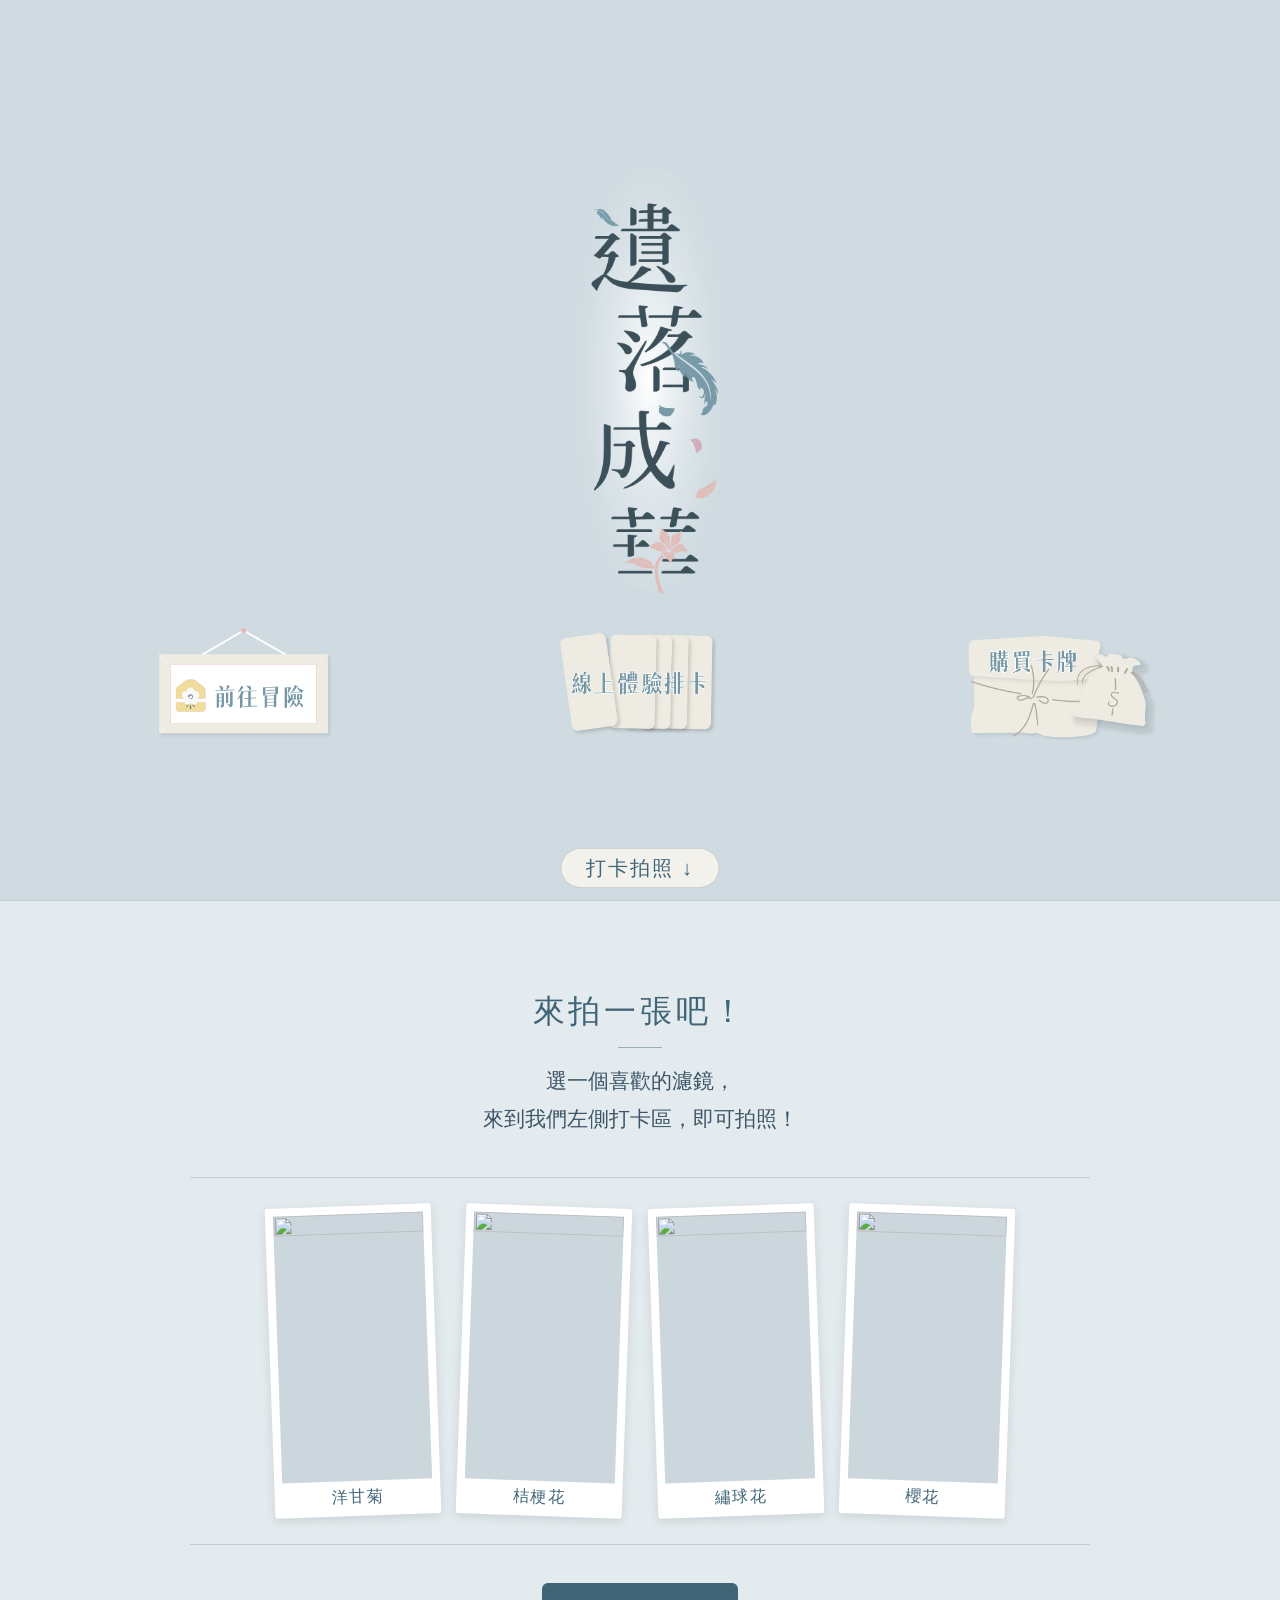
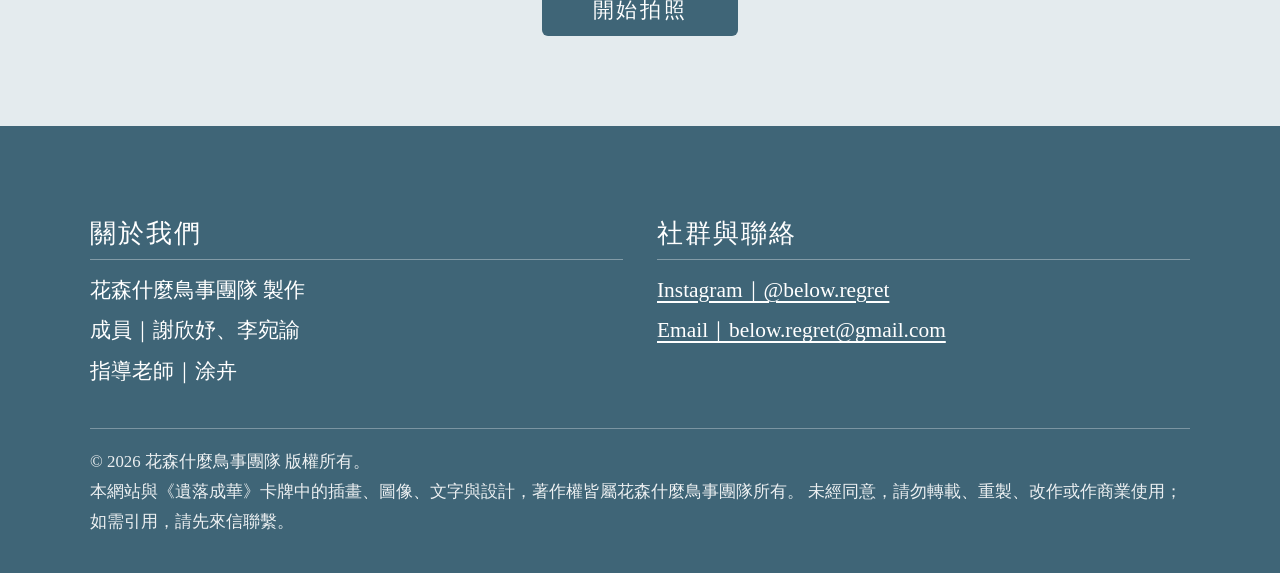
==== index.html @ 6d4d4c42 "Update index.html" ====
<!DOCTYPE html>
<html lang="zh-TW">
<head>
<meta charset="UTF-8">
<meta name="viewport" content="width=device-width, initial-scale=1, viewport-fit=cover">
<meta name="theme-color" content="#cbd7dd">
<title>遺落成華</title>

<!--
  ═══════════════ 檔案結構（請依此放置素材）═══════════════
  index.html                  ← 本頁（首頁）
  story.html                  ← 支線 A：小故事
  cards.html                  ← 支線 B：開始排卡(陣)
  shop.html                   ← 支線 C：購買卡牌
  fonts/GenSenRounded-R.woff2、-M.woff2、FengYaSong.woff2（全站共用字型，常用字版）
  site-bg.css                 ← 背景（全站共用：霧藍底＋上下波點，不用圖片）
  images/logo-vertical.png    ← 專案 logo（1283×1283，透明背景）
  images/btn-story.png        ← 支線 A：整張圖就是按鈕（長方形約 3.2:1，建議 1200×375，透明背景）
  images/btn-cards.png        ← 支線 B：同上
  images/btn-shop.png         ← 支線 C：同上
  按鈕圖寬度由頁面控制、高度跟著圖走；手機一屏版面以約 3.2:1 計算（3:1～4:1 都可）。
  圖還沒放時，頁面會顯示色票佔位卡片，不會破圖。
-->

<style>
  html,*{touch-action:manipulation}   /* 快速連點不會放大；雙指縮放仍可使用 */

  @font-face{font-family:"Rounded";src:url("fonts/GenSenRounded-R.woff2?v=1118b") format("woff2");font-weight:400;font-display:swap}
@font-face{font-family:"Rounded";src:url("fonts/GenSenRounded-M.woff2?v=1118b") format("woff2");font-weight:500 700;font-display:swap}  /* 源泉圓體 GenSenRounded2（SIL OFL 授權） */
  @font-face {
    font-family: "FYSong";          /* 猫啃网风雅宋（已加寬 10% 的網站版） */
    src: url("fonts/FengYaSong.woff2?v=1118b") format("woff2");
    font-display: swap;
  }

  :root {
    --blue:     #789baa;
    --rose:     #e1beb9;
    --cream:    #f7eed0;
    --blush:    #f1e0e4;
    --lavender: #ede2ef;
    --ink:      #3d535d;   /* 由 789baa 加深，供淺色底上的文字使用 */
    --font: "Rounded", "PingFang TC", "Noto Sans TC", "Microsoft JhengHei", sans-serif;
    --main: #3f6577;   /* 主色：深藍 */
    --text: #3d5568;   /* 一般文字：藍 */
    --accent: #a85a54; /* 重點：紅 */
    --sky:    #cbd7dd; /* 淺藍：背景圖的底色 */
    --sky2:   #e4ebee; /* 更淺的藍：打卡區 */
    --line:   rgba(63, 101, 119, .22);   /* 細線（與購買頁相同） */
    --paper:  #f8f5ee; /* 購買頁底色 */

    /* 按鈕顯示寬度（手機直式 / 橫式各自設定，要調大小改這裡） */
    --btn-w: min(88vw, 40svh, 440px);   /* 長條按鈕（約 3.2:1），手機一屏放得下 */
  }

  *, *::before, *::after { box-sizing: border-box; }
  html, body { min-height: 100%; margin: 0; }

  body {
    font-family: var(--font);
    color: var(--ink);
    background: #cfdbe1;
    -webkit-tap-highlight-color: transparent;
    overflow-x: hidden;
  }
  html { max-width: 100%; overflow-x: clip; }   /* 手機不會左右滑動 */

  /* ───────── 背景：全站共用（site-bg.css） ───────── */

  /* ───────── 版面 ───────── */
  .page {
    min-height: 100svh;
    display: flex;
    flex-direction: column;
    align-items: center;
    justify-content: center;
    gap: clamp(16px, 3.5svh, 40px);
    padding:
      max(20px, env(safe-area-inset-top))
      max(20px, env(safe-area-inset-right))
      max(28px, env(safe-area-inset-bottom))
      max(20px, env(safe-area-inset-left));
  }

  /* ───────── Logo（1283×1283，置中）───────── */
  .logo {
    width: clamp(120px, min(78vw, 36svh), 440px);
    aspect-ratio: 1;
    margin: 0;
    display: flex;
    align-items: center;
    justify-content: center;
    animation: float 6s ease-in-out infinite;
  }
  .logo img { width: 100%; height: 100%; object-fit: contain; display: block; }
  .logo.is-empty img { display: none; }
  .logo-fallback { display: none; }
  .logo.is-empty .logo-fallback {
    display: block;
    writing-mode: vertical-rl;
    font-size: clamp(44px, 9svh, 84px);
    letter-spacing: 0.3em;
    color: var(--blue);
    padding: 0.4em 0.5em;
    border-left: 3px solid var(--rose);
    border-right: 3px solid var(--rose);
  }
  @keyframes float {
    0%, 100% { transform: translateY(0); }
    50%      { transform: translateY(-8px); }
  }

  /* ───────── 三個按鈕：整張圖就是按鈕 ───────── */
  .branches {
    list-style: none;
    margin: 0;
    padding: 0;
    display: flex;
    flex-direction: column;     /* 手機直式：直排，一屏看完 */
    align-items: center;
    gap: clamp(8px, 1.6svh, 16px);
  }

  .branch {
    display: block;
    width: var(--btn-w);
    color: var(--ink);
    text-decoration: none;
    border-radius: 24px;
    transition: transform 0.18s ease, filter 0.18s ease;
  }
  .branch img { display: block; width: 100%; height: auto; }
  .branch:hover  { transform: translateY(-4px) scale(1.02); filter: drop-shadow(0 8px 10px rgba(61, 83, 93, 0.28)); }
  .branch:active { transform: scale(0.98); filter: none; }
  .branch:focus-visible { outline: 3px solid var(--ink); outline-offset: 4px; }

  /* 圖還沒放時的佔位卡片 */
  .fallback { display: none; }
  .branch.is-empty img { display: none; }
  .branch.is-empty .fallback {
    display: flex;
    flex-direction: row;
    align-items: baseline;
    justify-content: center;
    align-content: center;
    gap: 14px;
    aspect-ratio: 16 / 5;
    text-align: center;
    background: var(--blush);
    border: 3px solid var(--blue);
    border-radius: 24px;
  }
  .fallback { padding: 0 14px; }
  .fallback b { font-weight: normal; font-size: 1.35rem; }
  .fallback small { font-size: 1rem; color: var(--blue); }

  /* ───────── 橫式（電腦 / 平板 / 手機橫放）：按鈕排成一列 ───────── */
  @media (orientation: landscape) and (min-width: 640px) {
    :root { --btn-w: min(29vw, 400px); }
    .page { gap: clamp(10px, 2.5svh, 30px); }
    .logo { width: clamp(150px, min(50svh, 44vw), 460px); }
    .branches { flex-direction: row; align-items: flex-start; gap: clamp(8px, 2vw, 28px); }
  }

  /* ───────── 往下滑提示 ───────── */
  .page { position: relative; }
  .more { position: absolute; left: 50%; bottom: max(12px, env(safe-area-inset-bottom)); transform: translateX(-50%);
    font-size: clamp(17px, .5vw + 14px, 21px); color: var(--main); background: rgba(248, 245, 238, .85);
    border: 1px solid var(--line); padding: .25em 1.2em; border-radius: 999px; text-decoration: none; letter-spacing: .1em; white-space: nowrap;
    animation: bob 2s ease-in-out infinite; }
  @keyframes bob { 0%, 100% { transform: translate(-50%, 0); } 50% { transform: translate(-50%, 6px); } }

  /* ───────── 下半部：整條色塊 ───────── */
  .band { width: 100%; padding: clamp(44px, 7vw, 90px) max(22px, 6vw); text-align: center; }
  .band h2 { margin: 0 0 14px; font-weight: normal; font-size: clamp(25px, .9vw + 20px, 34px); letter-spacing: .12em; }
  .band p { margin: 0 auto; max-width: 30em; font-size: clamp(18px, .5vw + 15px, 22px); line-height: 1.8;
    word-break: keep-all; overflow-wrap: anywhere; text-wrap: pretty; }

  /* 打卡拍照：淺藍色塊＋細線區隔（與購買頁一致） */
  .photo { background: var(--sky2); color: var(--text); border-top: 1px solid var(--line); }
  .photo h2 { color: var(--main); }
  .photo h2::after { content: ""; display: block; width: 44px; height: 1px; margin: 14px auto 0; background: var(--main); opacity: .45; }
  .photo .frames { display: flex; justify-content: center; gap: clamp(8px, 2vw, 26px); margin: clamp(24px, 3vw, 40px) auto;
    padding: clamp(18px, 2.4vw, 28px) 0; border-top: 1px solid var(--line); border-bottom: 1px solid var(--line); max-width: 900px; }
  /* 拍立得小卡 */
  .photo .frames a { display: block; padding: clamp(5px, .8vw, 8px) clamp(5px, .8vw, 8px) 0; background: #fff; border-radius: 3px; text-decoration: none;
    box-shadow: 0 3px 10px rgba(61, 83, 93, .16); transition: transform .18s; }
  .photo .frames a:nth-child(odd)  { transform: rotate(-2deg); }
  .photo .frames a:nth-child(even) { transform: rotate(2deg); }
  .photo .frames a:hover { transform: translateY(-4px) rotate(0); }
  .photo .frames a:active { transform: scale(.97); }
  .photo .frames img { display: block; width: clamp(58px, 15vw, 150px); aspect-ratio: 9 / 16; object-fit: cover; background: var(--sky); }
  .photo .frames img.empty { content: url("[data-uri]"); }
  .photo .frames span { display: block; padding: .35em 0 .45em; font-size: clamp(13px, .4vw + 11px, 17px); color: var(--main); letter-spacing: .08em; }
  .photo .go { display: inline-block; padding: .6em 2.4em; border-radius: 6px; background: var(--main); color: #fff;
    text-decoration: none; font-size: clamp(18px, .4vw + 16px, 22px); letter-spacing: .12em; }
  .photo .go:hover { filter: brightness(1.1); }

  /* 頁尾：深藍色塊、白字 */
  .foot { background: var(--main); color: #fff; text-align: left; padding-bottom: max(36px, env(safe-area-inset-bottom));
    font-family: "FYSong", "Noto Serif TC", "PingFang TC", "Microsoft JhengHei", serif; }
  .foot .cols { display: grid; gap: 34px; max-width: 1100px; margin: 0 auto; }
  .foot h3 { margin: 0 0 10px; font-weight: normal; font-size: clamp(22px, .6vw + 18px, 28px); letter-spacing: .08em;
    padding-bottom: 8px; border-bottom: 1px solid rgba(255,255,255,.35); }
  .foot p { margin: 0; max-width: none; font-size: clamp(18px, .5vw + 15px, 22px); line-height: 1.9; }
  .foot a { color: #fff; text-underline-offset: 4px; }
  .foot .copy { max-width: 1100px; margin: 36px auto 0; padding-top: 18px; border-top: 1px solid rgba(255,255,255,.35);
    font-size: clamp(15px, .3vw + 13px, 18px); line-height: 1.8; opacity: .9; word-break: keep-all; overflow-wrap: anywhere; text-wrap: pretty; }
  @media (min-width: 760px) { .foot .cols { grid-template-columns: 1fr 1fr; } }

  @media (prefers-reduced-motion: reduce) {
    .more { animation: none; }
    .logo { animation: none; }
    .branch { transition: none; }
  }
</style>
<link rel="stylesheet" href="site-bg.css">
</head>

<body>
  <div class="site-bg" aria-hidden="true"></div>

  <main class="page">

    <h1 class="logo">
      <img src="images/logo-vertical.png" alt="遺落成華"
           onerror="this.parentElement.classList.add('is-empty')">
      <span class="logo-fallback">遺落成華</span>
    </h1>

    <ul class="branches">
      <li>
        <a class="branch" href="story.html" aria-label="小故事：前言故事">
          <img src="images/btn-story.png" alt=""
               onerror="this.parentElement.classList.add('is-empty')">
          <span class="fallback"><b>小故事</b><small>前言故事</small></span>
        </a>
      </li>
      <li>
        <a class="branch" href="cards.html" aria-label="開始排卡：線上卡牌互動">
          <img src="images/btn-cards.png" alt=""
               onerror="this.parentElement.classList.add('is-empty')">
          <span class="fallback"><b>開始排卡</b><small>線上卡牌互動</small></span>
        </a>
      </li>
      <li>
        <a class="branch" href="shop.html" aria-label="購買卡牌：卡牌套組">
          <img src="images/btn-shop.png" alt=""
               onerror="this.parentElement.classList.add('is-empty')">
          <span class="fallback"><b>購買卡牌</b><small>卡牌套組</small></span>
        </a>
      </li>
    </ul>

    <a class="more" href="#photo">打卡拍照 ↓</a>
  </main>

  <!-- ═════ 打卡拍照 ═════ -->
  <section class="band photo" id="photo">
    <h2>來拍一張吧！</h2>
    <p>選一個喜歡的濾鏡，<br>來到我們左側打卡區，即可拍照！</p>
    <div class="frames">
      <a href="photo.html?f=1" aria-label="用洋甘菊相框拍照"><img src="images/frames/thumb1.webp" alt="" onerror="if(this.src.indexOf('thumb')>-1)this.src='images/frames/frame1.png';else this.classList.add('empty')"><span>洋甘菊</span></a>
      <a href="photo.html?f=2" aria-label="用桔梗花相框拍照"><img src="images/frames/thumb2.webp" alt="" onerror="if(this.src.indexOf('thumb')>-1)this.src='images/frames/frame2.png';else this.classList.add('empty')"><span>桔梗花</span></a>
      <a href="photo.html?f=3" aria-label="用繡球花相框拍照"><img src="images/frames/thumb3.webp" alt="" onerror="if(this.src.indexOf('thumb')>-1)this.src='images/frames/frame3.png';else this.classList.add('empty')"><span>繡球花</span></a>
      <a href="photo.html?f=4" aria-label="用櫻花相框拍照"><img src="images/frames/thumb4.webp" alt="" onerror="if(this.src.indexOf('thumb')>-1)this.src='images/frames/frame4.png';else this.classList.add('empty')"><span>櫻花</span></a>
    </div>
    <a class="go" href="photo.html">開始拍照</a>
  </section>

  <!-- ═════ 頁尾（文字可以直接改） ═════ -->
  <footer class="band foot" id="about">
    <div class="cols">
      <div>
        <h3>關於我們</h3>
        <p>花森什麼鳥事團隊 製作</p>
        <p>成員｜謝欣妤、李宛諭</p>
        <p>指導老師｜涂卉</p>
      </div>
      <div>
        <h3>社群與聯絡</h3>
        <p><a href="https://www.instagram.com/below.regret/" target="_blank" rel="noopener">Instagram｜@below.regret</a></p>
        <p><a href="mailto:below.regret@gmail.com">Email｜below.regret@gmail.com</a></p>
      </div>
    </div>
    <p class="copy">© 2026 花森什麼鳥事團隊 版權所有。<br>
      本網站與《遺落成華》卡牌中的插畫、圖像、文字與設計，著作權皆屬花森什麼鳥事團隊所有。
      未經同意，請勿轉載、重製、改作或作商業使用；如需引用，請先來信聯繫。</p>
  </footer>
</body>
</html>
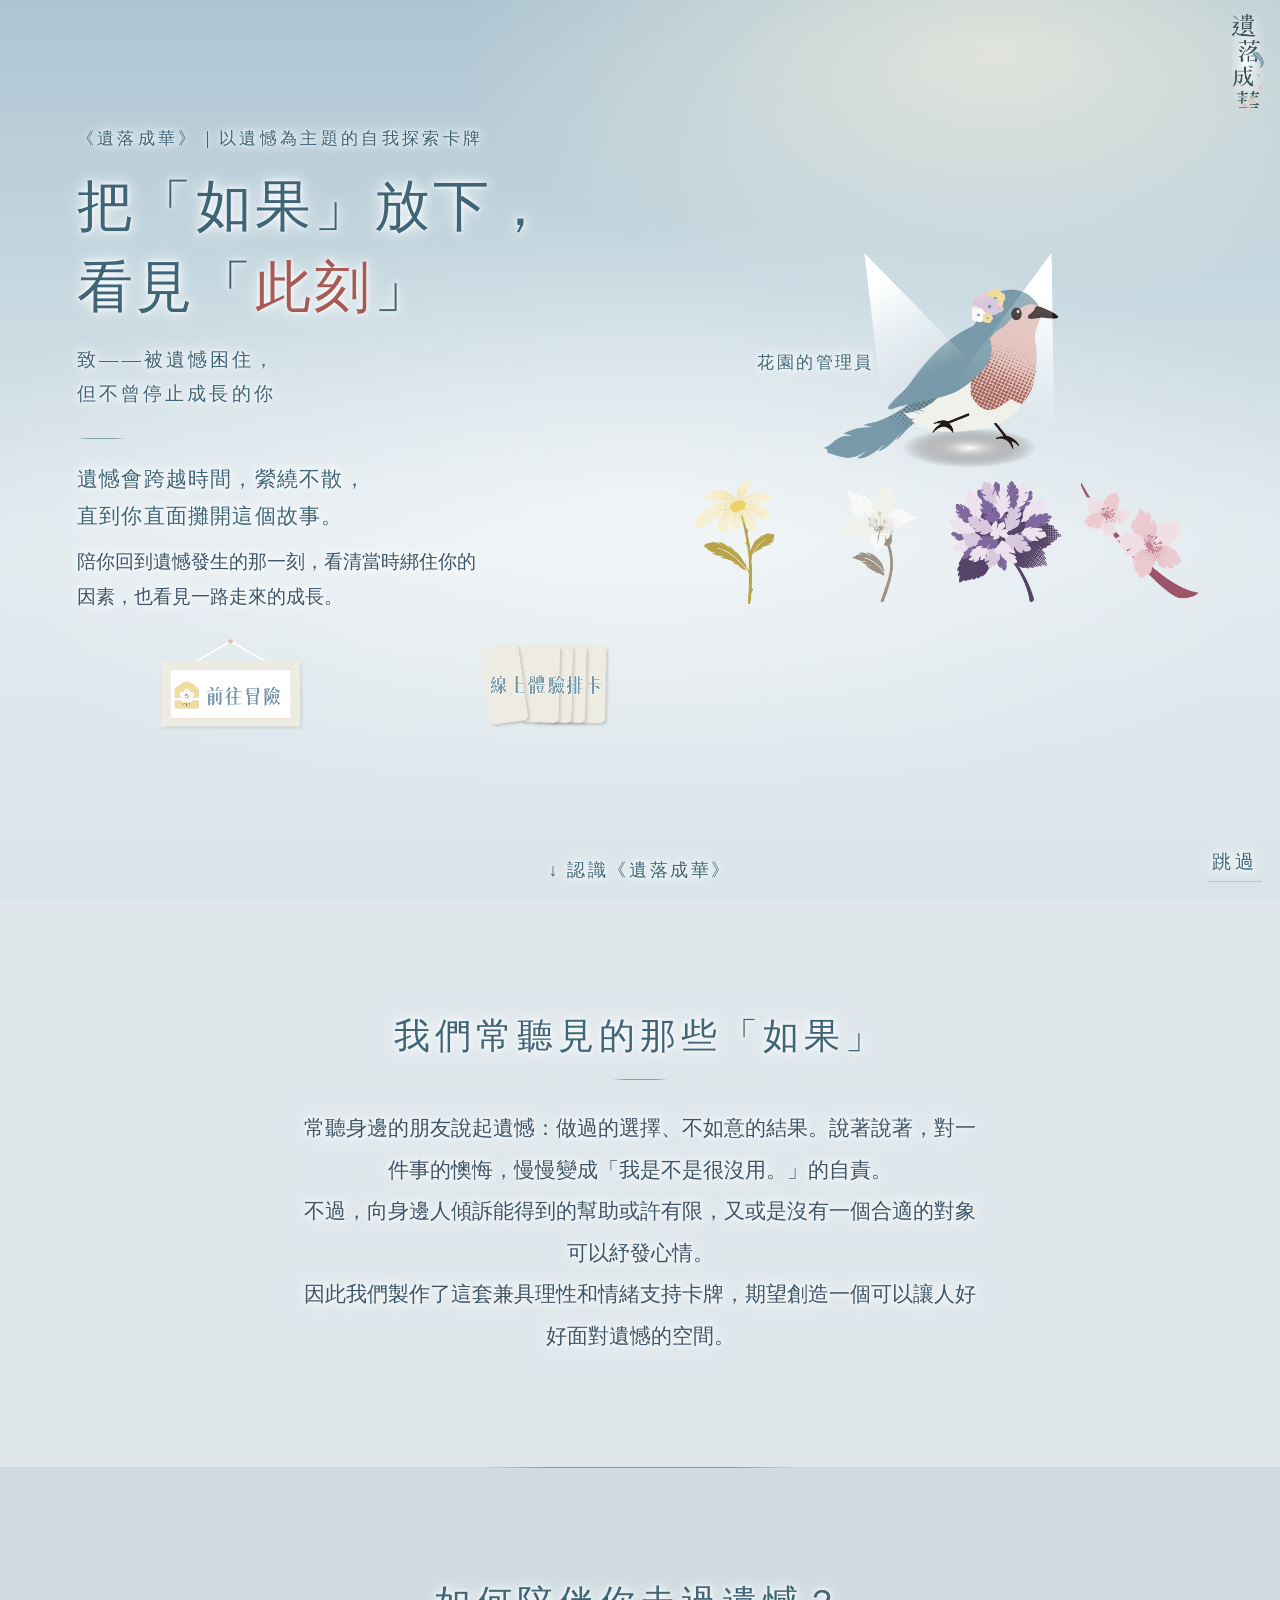
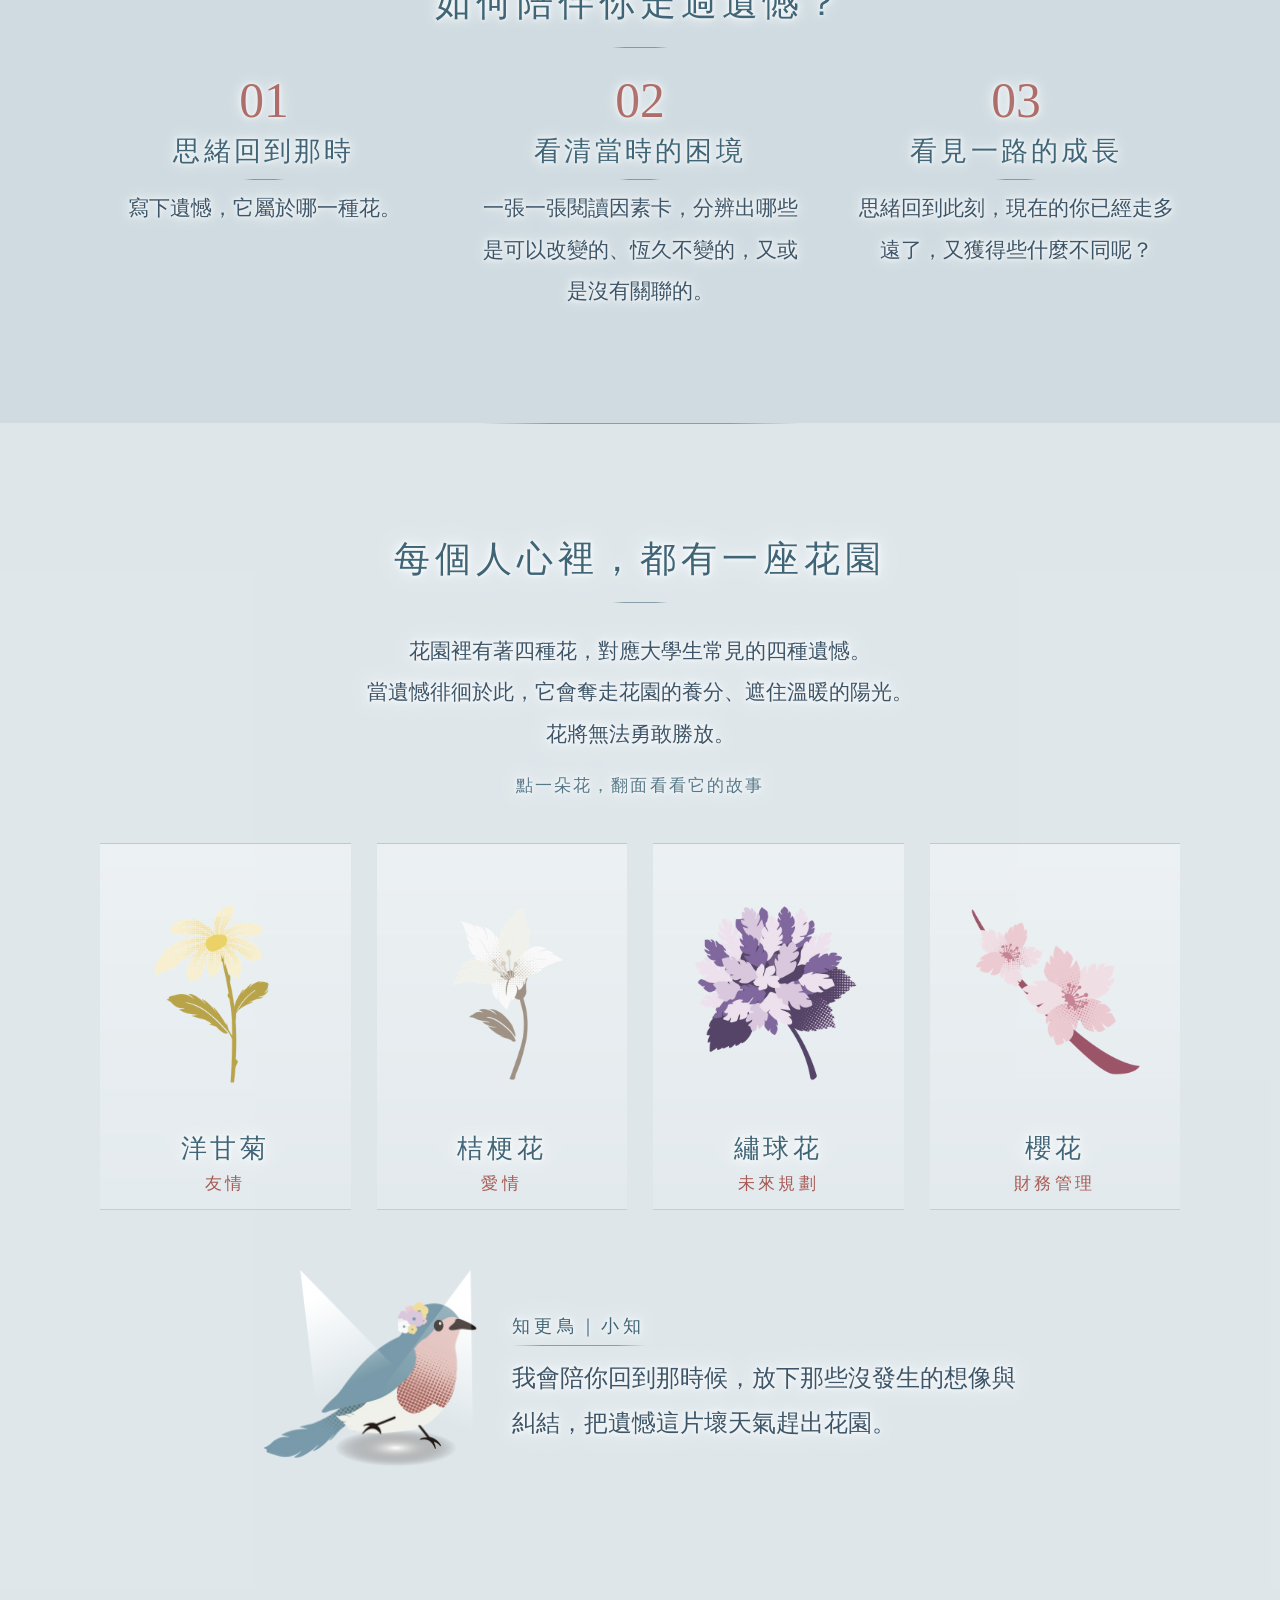
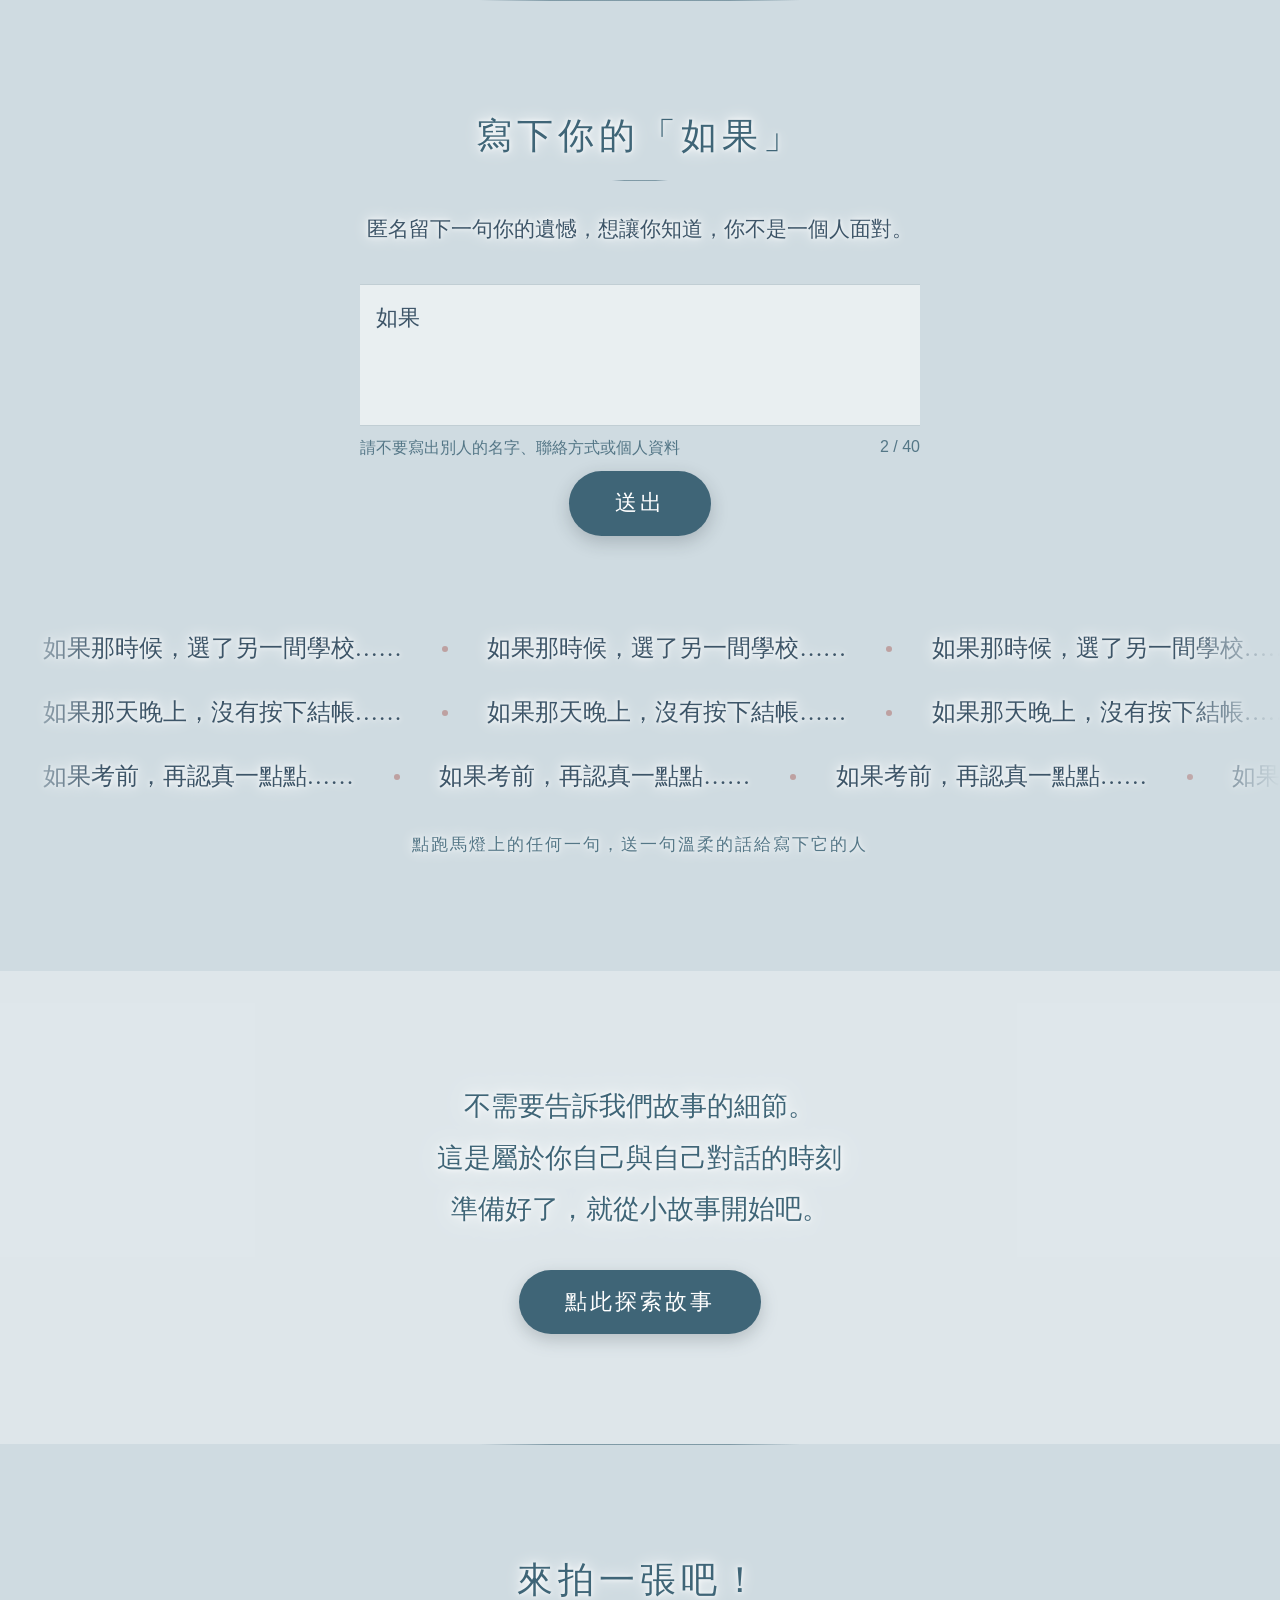
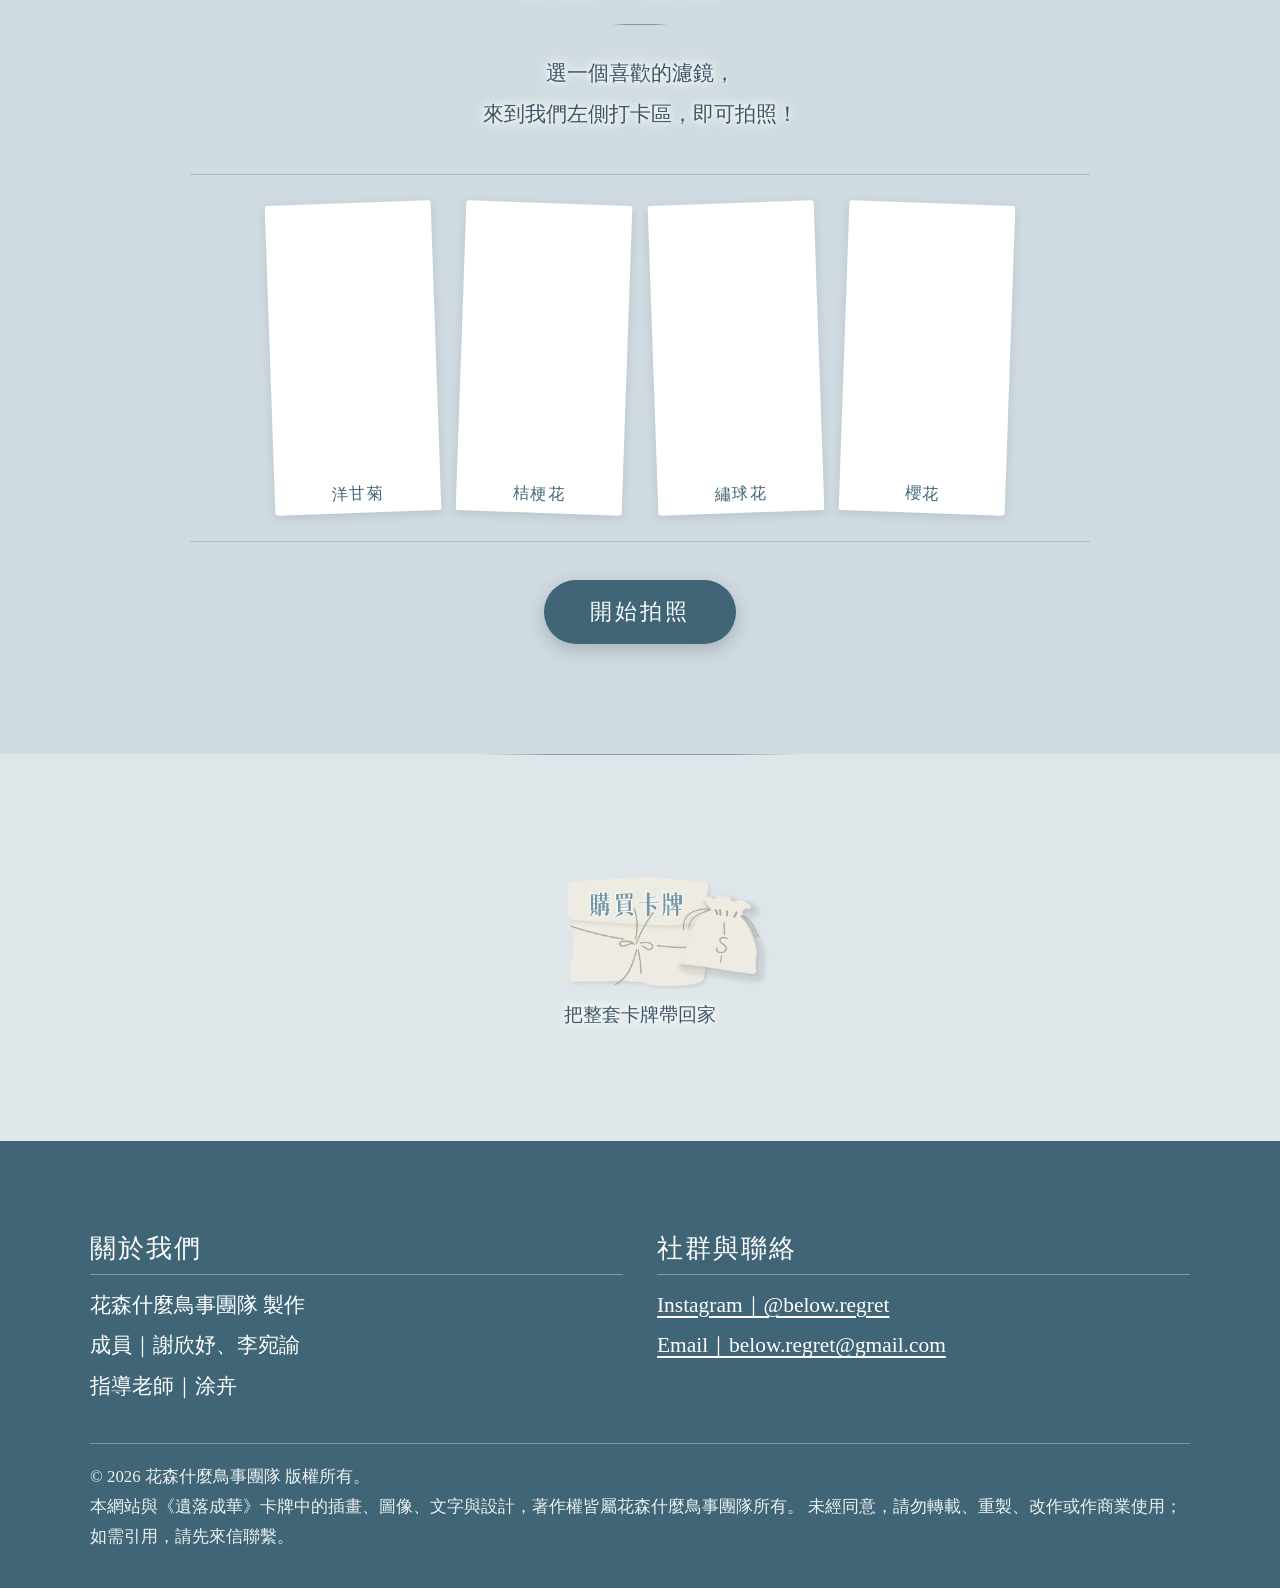
==== commit bc82c56a: "Add files via upload" ====
--- a/index.html
+++ b/index.html
@@ -3,273 +3,597 @@
 <head>
 <meta charset="UTF-8">
 <meta name="viewport" content="width=device-width, initial-scale=1, viewport-fit=cover">
-<meta name="theme-color" content="#cbd7dd">
-<title>遺落成華</title>
+<meta name="theme-color" content="#cfdbe1">
+<title>遺落成華｜把「如果」，慢慢變成「原來」</title>
+<meta name="description" content="《遺落成華》：以遺憾為主題的自我探索卡牌。陪你回到遺憾發生的那一刻，看清當時綁住你的因素，也看見一路走來的成長。">
 
 <!--
-  ═══════════════ 檔案結構（請依此放置素材）═══════════════
-  index.html                  ← 本頁（首頁）
-  story.html                  ← 支線 A：小故事
-  cards.html                  ← 支線 B：開始排卡(陣)
-  shop.html                   ← 支線 C：購買卡牌
-  fonts/GenSenRounded-R.woff2、-M.woff2、FengYaSong.woff2（全站共用字型，常用字版）
-  site-bg.css                 ← 背景（全站共用：霧藍底＋上下波點，不用圖片）
-  images/logo-vertical.png    ← 專案 logo（1283×1283，透明背景）
-  images/btn-story.png        ← 支線 A：整張圖就是按鈕（長方形約 3.2:1，建議 1200×375，透明背景）
-  images/btn-cards.png        ← 支線 B：同上
-  images/btn-shop.png         ← 支線 C：同上
-  按鈕圖寬度由頁面控制、高度跟著圖走；手機一屏版面以約 3.2:1 計算（3:1～4:1 都可）。
-  圖還沒放時，頁面會顯示色票佔位卡片，不會破圖。
+  ═══════════════ 首頁 index.html（依「遺落成華_首頁改版規劃書」）═══════════════
+  由上到下：開場動畫＋頁首（兩個圖片按鈕）→ 為什麼是遺憾 → 卡牌怎麼陪你 → 心靈花園 → 留言板 → 結尾邀請 → 打卡拍照 → 購買卡牌 → 關於我們
+  左上「選單」：進入故事、線上體驗卡牌、留言板、打卡拍照、購買卡牌、聯絡資訊
+  留言板：存在 Google 試算表「留言板」工作表（後台程式見「回饋後台_GoogleAppsScript.txt」），送出後馬上顯示；
+         不想顯示的留言，把試算表裡那一列的「顯示」改成「否」
+
+  用到的檔案
+  site-bg.css                         全站共用背景（霧藍底＋上下波點）
+  fonts/GenSenRounded-R/M.woff2       源泉圓體（內文、按鈕）
+  fonts/FengYaSong.woff2              風雅宋（標題、「如果」句）
+  images/logo-mark.png                左上角小 logo
+  images/bud1~4-down.webp             垂頭花苞（開場）
+  images/flower1~4.webp               開花（開場、心靈花園）
+  images/keeper1.webp                 小知
+  images/feather.webp                 霧散時飄過的羽毛
+  images/btn-story/cards/shop.png     頁首兩個按鈕、購買卡牌按鈕
+  images/frames/thumb1~4.webp         打卡相框小圖
+
+  開場動畫：每個分頁只播一次（sessionStorage），點畫面或「跳過」立刻到最後畫面；
+           系統設定「減少動態」的人直接看到最後畫面。
 -->
+
+<script>
+/* ═══════════════════════════════════════════════
+   ✏️ 首頁所有文字都在這裡，只要改引號裡的字就好
+   （<br> 是換行；「」等標點照常打）
+   ═══════════════════════════════════════════════ */
+const TEXT = {
+  // 開場的「如果」：每次從這三句＋留言板的留言裡隨機挑 3 句
+  ifs: [
+    '如果那時候，選了另一間學校……',
+    '如果那天晚上，沒有按下結帳……',
+    '如果考前，再認真一點點……'
+  ],
+  // 標題（分兩行）：第二行的兩個字會先出現「如果」，再變成紅色的「此刻」
+  titleA: '把「如果」放下，',
+  titleMid: '看見「',
+  titleFrom: '如果',
+  titleTo: '此刻',
+  titleB: '」',
+  sub: '《遺落成華》｜以遺憾為主題的自我探索卡牌',
+  // 卡牌副標題（獻詞），放在頁首副標下面；<br> 是換行
+  dedi: '致——被遺憾困住，<br>但不曾停止成長的你',
+  lead: '遺憾會跨越時間，縈繞不散，直到你直面攤開這個故事。',
+  def: '陪你回到遺憾發生的那一刻，看清當時綁住你的因素，也看見一路走來的成長。',
+  // 頁首的兩個圖片按鈕（label 是給讀螢幕軟體的名稱，畫面上不顯示）
+  heroBtns: [
+    { href: 'story.html', img: 'images/btn-story.png', label: '進入故事' },
+    { href: 'cards.html', img: 'images/btn-cards.png', label: '線上體驗卡牌' }
+  ],
+  down: '↓ 認識《遺落成華》',
+  skip: '跳過',
+
+  // 左上「選單」
+  menu: [
+    { href: 'story.html', t: '進入故事' },
+    { href: 'cards.html', t: '線上體驗卡牌' },
+    { href: '#board',     t: '留言板' },
+    { href: '#photo',     t: '打卡拍照' },
+    { href: 'shop.html',  t: '購買卡牌' },
+    { href: '#about',     t: '聯絡資訊' }
+  ],
+  // 選單分組：t 是小標，n 是這一組包含上面幾個項目（照順序）
+  menuGroups: [ { t: '開始體驗', n: 2 }, { t: '更多', n: 4 } ],
+
+  // 購買卡牌（頁尾資訊欄前面）
+  shop: { href: 'shop.html', img: 'images/btn-shop.png', name: '購買卡牌', note: '把整套卡牌帶回家' },
+
+  // 為什麼是遺憾
+  whyTitle: '我們常聽見的那些「如果」',
+  why: '常聽身邊的朋友說起遺憾：做過的選擇、不如意的結果。說著說著，對一件事的懊悔，慢慢變成「我是不是很沒用。」的自責。<br>不過，向身邊人傾訴能得到的幫助或許有限，又或是沒有一個合適的對象可以紓發心情。<br>因此我們製作了這套兼具理性和情緒支持卡牌，期望創造一個可以讓人好好面對遺憾的空間。',
+
+  // 卡牌怎麼陪你
+  howTitle: '如何陪伴你走過遺憾？',
+  steps: [
+    { t: '思緒回到那時',     d: '寫下遺憾，它屬於哪一種花。' },
+    { t: '看清當時的困境', d: '一張一張閱讀因素卡，分辨出哪些是可以改變的、恆久不變的，又或是沒有關聯的。' },
+    { t: '看見一路的成長', d: '思緒回到此刻，現在的你已經走多遠了，又獲得些什麼不同呢？' }
+  ],
+
+  // 心靈花園（調查人數確定後，可以把「大學生最常見的四種遺憾」改成「我們調查 N 位大學生後整理出的四種遺憾」）
+  gardenTitle: '每個人心裡，都有一座花園',
+  garden: '花園裡有著四種花，對應大學生常見的四種遺憾。<br>當遺憾徘徊於此，它會奪走花園的養分、遮住溫暖的陽光。<br>花將無法勇敢勝放。',
+  flipHint: '點一朵花，翻面看看它的故事',
+  flowers: [
+    { img: 'images/flower1.webp', name: '洋甘菊', theme: '友情',     one: '和朋友之間的交集',
+      text: '有些遺憾，是不知如何好好說話的爭執，或用錯了力道的討好；我們在倔強與沉默裡漸行漸遠，把想珍惜的夥伴，過成了再也回不去的曾經。' },
+    { img: 'images/flower2.webp', name: '桔梗花', theme: '愛情',     one: '對一個人的真心',
+      text: '有些遺憾，是錯把執念當成深愛，或太用力把愛變成了束縛；在不懂愛的歲月裡互相消磨，等到終於學會廣闊的溫柔，那個最想牽的手，早已走散在時光裡。' },
+    { img: 'images/flower3.webp', name: '繡球花', theme: '未來規劃', one: '那時對未來工作和課業的規劃',
+      text: '有些遺憾，是因害怕犯錯而不敢啟程，或是順應了所有人的期待卻唯獨忘記了自己；在不斷的妥協與猶豫裡，發現最痛的，是悄悄的弄丟了心中念想的遠方。' },
+    { img: 'images/flower4.webp', name: '櫻花',   theme: '財務管理', one: '對金錢的取捨',
+      text: '有些遺憾，是想過得更好卻踩進了盲目的泥淖，或是衝動購物來粉飾焦慮；我們用錯了經營生活的方式，直到自由被現實套牢，才懂得代價有多沉重。' }
+  ],
+  keeperTag: '知更鳥｜小知',
+  keeperCap: '花園的管理員',                         // 頁首小知旁邊的小字
+  keeper: '我會陪你回到那時候，放下那些沒發生的想像與糾結，把遺憾這片壞天氣趕出花園。',
+
+  // 結尾邀請
+  invite: '不需要告訴我們故事的細節。<br>這是屬於你自己與自己對話的時刻<br>準備好了，就從小故事開始吧。',
+  inviteBtn: '點此探索故事',
+
+  // 留言板（送出後馬上出現在下面的跑馬燈，也會隨機出現在首頁開場）
+  boardTitle: '寫下你的「如果」',
+  board: '匿名留下一句你的遺憾，想讓你知道，你不是一個人面對。',
+  boardStart: '如果',                                   // 輸入框一開始的字
+  boardPlace: '如果那時候……',
+  boardNote: '請不要寫出別人的名字、聯絡方式或個人資料',
+  boardBtn: '送出',
+  boardOk: '收到了，謝謝你願意寫下來。',
+  boardShort: '再多寫幾個字吧～',
+  boardBad: '這句話好像有網址或電話號碼，請拿掉再送出。',
+  boardWait: '剛剛已經送出囉，過一分鐘再寫下一句吧。',
+  boardFail: '網路好像不太穩，請再試一次。',
+  boardMax: 40,                                         // 最多幾個字
+  // 回應別人的「如果」：點跑馬燈上的一句，跳出小卡，選一句溫柔的回應送給他（可以改字、增減句子）
+  mqHint: '點跑馬燈上的任何一句，送一句溫柔的話給寫下它的人',
+  replies: ['我也有過', '抱抱那時候的你', '你已經走很遠了'],
+  replyHint: '點一句你想說的，把祝福送給他',
+  replyDone: '送出了，謝謝你的溫柔',
+  replyFail: '網路好像不太穩，請再試一次',
+
+  // 打卡拍照（沿用原本的文字）
+  photoTitle: '來拍一張吧！',
+  photoText: '選一個喜歡的濾鏡，<br>來到我們左側打卡區，即可拍照！',
+  photoBtn: '開始拍照',
+  frames: ['洋甘菊', '桔梗花', '繡球花', '櫻花']
+};
+</script>
 
 <style>
   html,*{touch-action:manipulation}   /* 快速連點不會放大；雙指縮放仍可使用 */
 
   @font-face{font-family:"Rounded";src:url("fonts/GenSenRounded-R.woff2?v=1118b") format("woff2");font-weight:400;font-display:swap}
-@font-face{font-family:"Rounded";src:url("fonts/GenSenRounded-M.woff2?v=1118b") format("woff2");font-weight:500 700;font-display:swap}  /* 源泉圓體 GenSenRounded2（SIL OFL 授權） */
-  @font-face {
-    font-family: "FYSong";          /* 猫啃网风雅宋（已加寬 10% 的網站版） */
-    src: url("fonts/FengYaSong.woff2?v=1118b") format("woff2");
-    font-display: swap;
+  @font-face{font-family:"Rounded";src:url("fonts/GenSenRounded-M.woff2?v=1118b") format("woff2");font-weight:500 700;font-display:swap}  /* 源泉圓體 GenSenRounded2（SIL OFL 授權） */
+  @font-face{font-family:"FYSong";src:url("fonts/FengYaSong.woff2?v=1119b") format("woff2");font-display:swap}  /* 猫啃网风雅宋（加寬 16%） */
+
+  :root{
+    --main:#3f6577;      /* 深藍：標題、主要按鈕 */
+    --text:#3d5568;      /* 藍：內文 */
+    --accent:#a85a54;    /* 紅：只用在「原來」等重點字 */
+    --line:rgba(63,101,119,.24);
+    --glow:0 0 4px #fff,0 0 12px rgba(255,255,255,.95),0 0 22px rgba(255,255,255,.7);
+    --hair:linear-gradient(90deg,transparent,rgba(63,101,119,.55) 22%,rgba(63,101,119,.55) 78%,transparent);
+    --sans:"Rounded","PingFang TC","Noto Sans TC","Microsoft JhengHei",sans-serif;
+    --serif:"FYSong","Noto Serif TC","PingFang TC","Microsoft JhengHei",serif;
   }
-
-  :root {
-    --blue:     #789baa;
-    --rose:     #e1beb9;
-    --cream:    #f7eed0;
-    --blush:    #f1e0e4;
-    --lavender: #ede2ef;
-    --ink:      #3d535d;   /* 由 789baa 加深，供淺色底上的文字使用 */
-    --font: "Rounded", "PingFang TC", "Noto Sans TC", "Microsoft JhengHei", sans-serif;
-    --main: #3f6577;   /* 主色：深藍 */
-    --text: #3d5568;   /* 一般文字：藍 */
-    --accent: #a85a54; /* 重點：紅 */
-    --sky:    #cbd7dd; /* 淺藍：背景圖的底色 */
-    --sky2:   #e4ebee; /* 更淺的藍：打卡區 */
-    --line:   rgba(63, 101, 119, .22);   /* 細線（與購買頁相同） */
-    --paper:  #f8f5ee; /* 購買頁底色 */
-
-    /* 按鈕顯示寬度（手機直式 / 橫式各自設定，要調大小改這裡） */
-    --btn-w: min(88vw, 40svh, 440px);   /* 長條按鈕（約 3.2:1），手機一屏放得下 */
+  *,*::before,*::after{box-sizing:border-box}
+  html{max-width:100%;overflow-x:clip;scroll-behavior:smooth}
+  body{margin:0;font-family:var(--sans);color:var(--text);background:#cfdbe1;-webkit-tap-highlight-color:transparent;overflow-x:hidden}
+  img{max-width:100%}
+  a{color:inherit}
+  .missing{visibility:hidden}            /* 圖片讀不到時不顯示破圖 */
+
+  /* ───────── 共用：主要按鈕（深藍膠囊）與次要連結 ───────── */
+  .btn-main{display:inline-flex;align-items:baseline;justify-content:center;gap:.5em;padding:.78em 2.1em;border-radius:999px;
+    background:var(--main);color:#fff;text-decoration:none;font-weight:500;letter-spacing:.14em;
+    font-size:clamp(18px,.5vw + 16px,22px);box-shadow:0 6px 18px rgba(31,43,49,.22);transition:transform .18s,filter .18s}
+  .btn-main small{font-weight:400;font-size:.74em;letter-spacing:.06em;opacity:.85}
+  .btn-main:hover{filter:brightness(1.1);transform:translateY(-2px)}
+  .btn-main:active{transform:scale(.98)}
+  .btn-main:focus-visible,.entry a:focus-visible,.flip:focus-visible,.down:focus-visible{outline:3px solid var(--main);outline-offset:4px}
+
+  /* 區塊：風雅宋標題＋細線分區（不用卡片框） */
+  .sec{width:100%;padding:clamp(56px,9vw,110px) max(22px,6vw);text-align:center;position:relative}
+  .sec + .sec::before{content:"";position:absolute;top:0;left:50%;width:min(320px,60%);height:1px;transform:translateX(-50%);background:var(--hair)}
+  .sec h2{margin:0 0 clamp(18px,2.4vw,28px);font-family:var(--serif);font-weight:400;color:var(--main);
+    font-size:clamp(25px,1.3vw + 19px,38px);letter-spacing:.14em;line-height:1.5;text-shadow:var(--glow);text-wrap:balance}
+  .sec h2::after{content:"";display:block;width:56px;height:1px;margin:16px auto 0;background:var(--hair)}
+  .sec p{margin:0 auto;max-width:32em;font-size:clamp(18px,.45vw + 15.5px,22px);line-height:1.95;text-shadow:var(--glow);
+    text-wrap:pretty;line-break:strict;overflow-wrap:anywhere}
+  .band-soft{background:rgba(255,255,255,.32)}   /* 滿版淡色帶 */
+
+  /* 滑入淡入（只改透明度與位移，版面不會跳） */
+  .reveal{opacity:0;transform:translateY(18px);transition:opacity .9s ease,transform .9s ease,filter .9s ease}
+  .reveal:not(.in){filter:blur(5px)}             /* 從朦朧慢慢變清楚 */
+  .reveal.in{opacity:1;transform:none}
+  /* 細線：滑到該區塊時，從中間往兩邊慢慢畫出來 */
+  .sec + .sec::before{transform:translateX(-50%) scaleX(0);transition:transform 1.6s cubic-bezier(.2,.7,.2,1)}
+  .sec + .sec.seen::before{transform:translateX(-50%) scaleX(1)}
+  .sec h2::after,.steps h3::after,.keeper-say .tag::after{transform:scaleX(0);transition:transform 1.2s cubic-bezier(.2,.7,.2,1) .35s}
+  .sec.seen h2::after,.sec.seen .steps h3::after,.sec.seen .keeper-say .tag::after{transform:scaleX(1)}
+  .sec.seen .steps li:nth-child(2) h3::after{transition-delay:.55s} .sec.seen .steps li:nth-child(3) h3::after{transition-delay:.75s}
+  .steps .reveal:nth-child(2),.entries .reveal:nth-child(2),.flips .reveal:nth-child(2){transition-delay:.12s}
+  .steps .reveal:nth-child(3),.entries .reveal:nth-child(3),.flips .reveal:nth-child(3){transition-delay:.24s}
+  .flips .reveal:nth-child(4){transition-delay:.36s}
+
+  /* ═══════════════ 1–2. 開場動畫＋頁首 ═══════════════ */
+  .hero{position:relative;min-height:100svh;display:flex;flex-direction:column;align-items:center;overflow:hidden;
+    padding:max(18px,env(safe-area-inset-top)) max(20px,env(safe-area-inset-right)) max(12px,env(safe-area-inset-bottom)) max(20px,env(safe-area-inset-left))}
+  .mark{position:absolute;z-index:4;top:max(14px,env(safe-area-inset-top));right:max(16px,env(safe-area-inset-right));
+    height:clamp(58px,11svh,124px);width:auto;opacity:.9}
+  .hero-text{position:relative;z-index:3;flex:1;display:flex;flex-direction:column;align-items:center;justify-content:center;
+    text-align:center;gap:0;max-width:34em;padding-top:clamp(56px,8svh,90px)}
+  /* 頁首文字層級：小標 → 大標題 → 獻詞 ／ 細線 ／ 導言 → 說明 → 按鈕 */
+  .title{margin:0;font-family:var(--serif);font-weight:400;color:var(--main);line-height:1.45;letter-spacing:.06em;
+    font-size:clamp(28px,3.4vw + 14px,56px);text-shadow:var(--glow);text-wrap:balance}
+  .title .nw{white-space:nowrap}
+  .swap{display:inline-grid}
+  .swap > span{grid-area:1/1}
+  .swap .from{opacity:0}
+  .swap .to{color:var(--accent)}
+  .sub{margin:0 0 clamp(8px,1.4svh,14px);line-height:1.7;font-size:clamp(13.5px,.4vw + 11.5px,17px);letter-spacing:.2em;color:var(--main);opacity:.85;text-shadow:var(--glow);text-wrap:balance}
+  .dedi{margin:clamp(10px,1.6svh,16px) 0 0;font-family:var(--serif);font-size:clamp(16px,.5vw + 13px,20px);line-height:1.75;letter-spacing:.16em;color:var(--main);
+    text-shadow:var(--glow)}
+  .lead{margin:clamp(18px,3svh,30px) 0 0;padding-top:clamp(16px,2.6svh,26px);position:relative;font-family:var(--serif);font-size:clamp(17px,.6vw + 13px,22px);
+    line-height:1.8;color:var(--main);letter-spacing:.06em;text-shadow:var(--glow);text-wrap:balance;line-break:strict}
+  .sub .nw{white-space:nowrap}
+  @media (max-width:599px){ .sub .bar{display:none} .sub .nw{display:block} }   /* 手機：在「｜」處分兩行，避開右上角的 logo */
+  .lead::before{content:"";position:absolute;top:0;left:50%;width:48px;height:1px;margin-left:-24px;background:var(--hair)}
+  .def{margin:clamp(6px,1svh,10px) 0 0;font-size:clamp(15.5px,.5vw + 12.5px,19px);line-height:1.85;opacity:.92;text-shadow:var(--glow);text-wrap:pretty;line-break:strict;max-width:22em}
+  /* 頁首兩個圖片按鈕 */
+  .hero-btns{display:flex;flex-direction:column;align-items:center;gap:clamp(4px,1svh,12px);margin-top:clamp(14px,2.4svh,26px)}
+  .hero-btns a{display:block;width:min(70vw,30svh * 3.2,300px);border-radius:18px;transition:transform .18s,filter .18s}
+  .hero-btns a:hover{transform:translateY(-3px);filter:drop-shadow(0 8px 10px rgba(61,83,93,.24))}
+  .hero-btns a:active{transform:scale(.98)}
+  .hero-btns a:focus-visible{outline:3px solid var(--main);outline-offset:4px}
+  .hero-btns img{display:block;width:100%;height:auto}
+  .hero-btns .fallback{display:none}
+  .hero-btns a.is-empty img{display:none}
+  .hero-btns a.is-empty .fallback{display:flex;aspect-ratio:16/5;align-items:center;justify-content:center;font-family:var(--serif);font-size:22px;
+    color:var(--main);border-top:1px solid var(--line);border-bottom:1px solid var(--line)}
+  /* 開場時先藏起選單 */
+  body.intro .menu-ico{opacity:0;pointer-events:none}
+
+  /* 花園：四朵花＋小知（手機：一排在底部，小知站在最右邊那朵花旁） */
+  .garden{position:relative;z-index:1;width:min(100%,560px);display:grid;grid-template-columns:repeat(4,1fr) 1.15fr;align-items:end;gap:2px;
+    margin-top:clamp(8px,2svh,20px)}
+  .fl{position:relative;aspect-ratio:1}
+  .fl img{position:absolute;inset:0;width:100%;height:100%;object-fit:contain;object-position:50% 100%}
+  .fl .bud{opacity:0;filter:saturate(.35) brightness(.92)}
+  .keeper{width:100%;height:auto;align-self:end}
+  /* 頁首小知旁的小字「花園的管理員」：手機放在小知頭上 */
+  .garden .keeper{grid-column:5;grid-row:1}
+  .keeper-cap{grid-column:5;grid-row:1;align-self:start;justify-self:center;transform:translateY(-110%);white-space:nowrap;
+    font-family:var(--serif);font-size:clamp(12px,.3vw + 11px,15px);letter-spacing:.14em;color:var(--main);text-shadow:var(--glow);pointer-events:none}
+  .down{position:relative;z-index:3;margin-top:clamp(6px,1.4svh,14px);color:var(--main);text-decoration:none;font-size:clamp(15px,.4vw + 13px,18px);
+    letter-spacing:.14em;text-shadow:var(--glow);padding:6px 10px;animation:bob 2.2s ease-in-out infinite}
+  @keyframes bob{0%,100%{transform:translateY(0)}50%{transform:translateY(5px)}}
+
+  /* 開場時才出現的東西（播完就不顯示） */
+  .ifs,.mist,.feather,#skip{display:none}
+
+  /* 平板直放：字與花放大 */
+  @media (orientation:portrait) and (min-width:600px){
+    .title{font-size:clamp(44px,6.4vw,64px)}
+    .sub{font-size:18px} .dedi{font-size:22px} .lead{font-size:24px} .def{font-size:21px;max-width:20em}
+    .hero-btns a{width:min(46vw,360px)}
+    .garden{width:min(100%,720px)}
+    .down{font-size:20px}
+    .sec p{font-size:23px} .entry p{font-size:21px} .entry{width:min(80vw,520px)}
+    .board-form textarea{font-size:22px}
   }
-
-  *, *::before, *::after { box-sizing: border-box; }
-  html, body { min-height: 100%; margin: 0; }
-
-  body {
-    font-family: var(--font);
-    color: var(--ink);
-    background: #cfdbe1;
-    -webkit-tap-highlight-color: transparent;
-    overflow-x: hidden;
+  /* 電腦、平板橫放：左半文字、右半花與小知 */
+  @media (orientation:landscape) and (min-width:900px){
+    .hero{display:grid;grid-template-columns:1.05fr 1fr;grid-template-rows:1fr auto;align-items:center;column-gap:4vw;
+      padding-left:max(6vw,env(safe-area-inset-left));padding-right:6vw}
+    .hero-text{grid-column:1;grid-row:1;align-items:flex-start;text-align:left;padding-top:0}
+    .lead::before{left:0;margin-left:0}
+    .hero-btns{flex-direction:row;align-items:flex-start}
+    .hero-btns a{width:min(24vw,360px)}
+    .garden{grid-column:2;grid-row:1;width:100%;max-width:640px;justify-self:center;grid-template-columns:repeat(4,1fr);grid-template-areas:"k k k k" "a b c d";margin:0}
+    .garden .keeper{grid-area:k;width:46%;justify-self:center;margin-bottom:-4%}
+    .keeper-cap{grid-area:k;align-self:center;justify-self:start;margin-left:15%;transform:none;font-size:clamp(15px,.4vw + 12px,18px)}
+    .down{grid-column:1 / -1;grid-row:2;justify-self:center}
   }
-  html { max-width: 100%; overflow-x: clip; }   /* 手機不會左右滑動 */
-
-  /* ───────── 背景：全站共用（site-bg.css） ───────── */
-
-  /* ───────── 版面 ───────── */
-  .page {
-    min-height: 100svh;
-    display: flex;
-    flex-direction: column;
-    align-items: center;
-    justify-content: center;
-    gap: clamp(16px, 3.5svh, 40px);
-    padding:
-      max(20px, env(safe-area-inset-top))
-      max(20px, env(safe-area-inset-right))
-      max(28px, env(safe-area-inset-bottom))
-      max(20px, env(safe-area-inset-left));
-  }
-
-  /* ───────── Logo（1283×1283，置中）───────── */
-  .logo {
-    width: clamp(120px, min(78vw, 36svh), 440px);
-    aspect-ratio: 1;
-    margin: 0;
-    display: flex;
-    align-items: center;
-    justify-content: center;
-    animation: float 6s ease-in-out infinite;
-  }
-  .logo img { width: 100%; height: 100%; object-fit: contain; display: block; }
-  .logo.is-empty img { display: none; }
-  .logo-fallback { display: none; }
-  .logo.is-empty .logo-fallback {
-    display: block;
-    writing-mode: vertical-rl;
-    font-size: clamp(44px, 9svh, 84px);
-    letter-spacing: 0.3em;
-    color: var(--blue);
-    padding: 0.4em 0.5em;
-    border-left: 3px solid var(--rose);
-    border-right: 3px solid var(--rose);
-  }
-  @keyframes float {
-    0%, 100% { transform: translateY(0); }
-    50%      { transform: translateY(-8px); }
-  }
-
-  /* ───────── 三個按鈕：整張圖就是按鈕 ───────── */
-  .branches {
-    list-style: none;
-    margin: 0;
-    padding: 0;
-    display: flex;
-    flex-direction: column;     /* 手機直式：直排，一屏看完 */
-    align-items: center;
-    gap: clamp(8px, 1.6svh, 16px);
-  }
-
-  .branch {
-    display: block;
-    width: var(--btn-w);
-    color: var(--ink);
-    text-decoration: none;
-    border-radius: 24px;
-    transition: transform 0.18s ease, filter 0.18s ease;
-  }
-  .branch img { display: block; width: 100%; height: auto; }
-  .branch:hover  { transform: translateY(-4px) scale(1.02); filter: drop-shadow(0 8px 10px rgba(61, 83, 93, 0.28)); }
-  .branch:active { transform: scale(0.98); filter: none; }
-  .branch:focus-visible { outline: 3px solid var(--ink); outline-offset: 4px; }
-
-  /* 圖還沒放時的佔位卡片 */
-  .fallback { display: none; }
-  .branch.is-empty img { display: none; }
-  .branch.is-empty .fallback {
-    display: flex;
-    flex-direction: row;
-    align-items: baseline;
-    justify-content: center;
-    align-content: center;
-    gap: 14px;
-    aspect-ratio: 16 / 5;
-    text-align: center;
-    background: var(--blush);
-    border: 3px solid var(--blue);
-    border-radius: 24px;
-  }
-  .fallback { padding: 0 14px; }
-  .fallback b { font-weight: normal; font-size: 1.35rem; }
-  .fallback small { font-size: 1rem; color: var(--blue); }
-
-  /* ───────── 橫式（電腦 / 平板 / 手機橫放）：按鈕排成一列 ───────── */
-  @media (orientation: landscape) and (min-width: 640px) {
-    :root { --btn-w: min(29vw, 400px); }
-    .page { gap: clamp(10px, 2.5svh, 30px); }
-    .logo { width: clamp(150px, min(50svh, 44vw), 460px); }
-    .branches { flex-direction: row; align-items: flex-start; gap: clamp(8px, 2vw, 28px); }
-  }
-
-  /* ───────── 往下滑提示 ───────── */
-  .page { position: relative; }
-  .more { position: absolute; left: 50%; bottom: max(12px, env(safe-area-inset-bottom)); transform: translateX(-50%);
-    font-size: clamp(17px, .5vw + 14px, 21px); color: var(--main); background: rgba(248, 245, 238, .85);
-    border: 1px solid var(--line); padding: .25em 1.2em; border-radius: 999px; text-decoration: none; letter-spacing: .1em; white-space: nowrap;
-    animation: bob 2s ease-in-out infinite; }
-  @keyframes bob { 0%, 100% { transform: translate(-50%, 0); } 50% { transform: translate(-50%, 6px); } }
-
-  /* ───────── 下半部：整條色塊 ───────── */
-  .band { width: 100%; padding: clamp(44px, 7vw, 90px) max(22px, 6vw); text-align: center; }
-  .band h2 { margin: 0 0 14px; font-weight: normal; font-size: clamp(25px, .9vw + 20px, 34px); letter-spacing: .12em; }
-  .band p { margin: 0 auto; max-width: 30em; font-size: clamp(18px, .5vw + 15px, 22px); line-height: 1.8;
-    word-break: keep-all; overflow-wrap: anywhere; text-wrap: pretty; }
-
-  /* 打卡拍照：淺藍色塊＋細線區隔（與購買頁一致） */
-  .photo { background: var(--sky2); color: var(--text); border-top: 1px solid var(--line); }
-  .photo h2 { color: var(--main); }
-  .photo h2::after { content: ""; display: block; width: 44px; height: 1px; margin: 14px auto 0; background: var(--main); opacity: .45; }
-  .photo .frames { display: flex; justify-content: center; gap: clamp(8px, 2vw, 26px); margin: clamp(24px, 3vw, 40px) auto;
-    padding: clamp(18px, 2.4vw, 28px) 0; border-top: 1px solid var(--line); border-bottom: 1px solid var(--line); max-width: 900px; }
-  /* 拍立得小卡 */
-  .photo .frames a { display: block; padding: clamp(5px, .8vw, 8px) clamp(5px, .8vw, 8px) 0; background: #fff; border-radius: 3px; text-decoration: none;
-    box-shadow: 0 3px 10px rgba(61, 83, 93, .16); transition: transform .18s; }
-  .photo .frames a:nth-child(odd)  { transform: rotate(-2deg); }
-  .photo .frames a:nth-child(even) { transform: rotate(2deg); }
-  .photo .frames a:hover { transform: translateY(-4px) rotate(0); }
-  .photo .frames a:active { transform: scale(.97); }
-  .photo .frames img { display: block; width: clamp(58px, 15vw, 150px); aspect-ratio: 9 / 16; object-fit: cover; background: var(--sky); }
-  .photo .frames img.empty { content: url("[data-uri]"); }
-  .photo .frames span { display: block; padding: .35em 0 .45em; font-size: clamp(13px, .4vw + 11px, 17px); color: var(--main); letter-spacing: .08em; }
-  .photo .go { display: inline-block; padding: .6em 2.4em; border-radius: 6px; background: var(--main); color: #fff;
-    text-decoration: none; font-size: clamp(18px, .4vw + 16px, 22px); letter-spacing: .12em; }
-  .photo .go:hover { filter: brightness(1.1); }
-
-  /* 頁尾：深藍色塊、白字 */
-  .foot { background: var(--main); color: #fff; text-align: left; padding-bottom: max(36px, env(safe-area-inset-bottom));
-    font-family: "FYSong", "Noto Serif TC", "PingFang TC", "Microsoft JhengHei", serif; }
-  .foot .cols { display: grid; gap: 34px; max-width: 1100px; margin: 0 auto; }
-  .foot h3 { margin: 0 0 10px; font-weight: normal; font-size: clamp(22px, .6vw + 18px, 28px); letter-spacing: .08em;
-    padding-bottom: 8px; border-bottom: 1px solid rgba(255,255,255,.35); }
-  .foot p { margin: 0; max-width: none; font-size: clamp(18px, .5vw + 15px, 22px); line-height: 1.9; }
-  .foot a { color: #fff; text-underline-offset: 4px; }
-  .foot .copy { max-width: 1100px; margin: 36px auto 0; padding-top: 18px; border-top: 1px solid rgba(255,255,255,.35);
-    font-size: clamp(15px, .3vw + 13px, 18px); line-height: 1.8; opacity: .9; word-break: keep-all; overflow-wrap: anywhere; text-wrap: pretty; }
-  @media (min-width: 760px) { .foot .cols { grid-template-columns: 1fr 1fr; } }
-
-  @media (prefers-reduced-motion: reduce) {
-    .more { animation: none; }
-    .logo { animation: none; }
-    .branch { transition: none; }
+
+  /* ───── 開場動畫（只在 .hero.play 時播放；跳過＝拿掉 play，直接是最後畫面） ───── */
+  .hero.play .ifs{display:flex;position:absolute;inset:0;z-index:3;flex-direction:column;align-items:center;justify-content:center;gap:.35em;
+    pointer-events:none;padding:0 4vw;font-family:var(--serif);color:var(--text);font-size:clamp(20px,2.2vw + 12px,40px);letter-spacing:.06em;text-shadow:var(--glow)}
+  .hero.play .ifs p{margin:0;opacity:0;max-width:min(92vw,24em);text-align:center;text-wrap:balance;line-break:strict}
+  .hero.play .ifs p:nth-child(1){animation:if1 4.8s linear both}
+  .hero.play .ifs p:nth-child(2){animation:if2 4.8s linear both}
+  .hero.play .ifs p:nth-child(3){animation:if3 4.8s linear both}
+  /* 0.3–1.6 秒第一句、1.6–2.9 秒第二句、2.9–4.2 秒第三句，前面的句子往上飄、變淡；4.2–4.8 秒一起飄散 */
+  @keyframes if1{0%,6%{opacity:0;translate:-5% 0}19%,33%{opacity:1;translate:-5% 0}46%,60%{opacity:.5;translate:-5% -1.5em}72%,87.5%{opacity:.32;translate:-5% -2.6em}100%{opacity:0;translate:-5% -5em}}
+  @keyframes if2{0%,33%{opacity:0;translate:4% .4em}46%,60%{opacity:1;translate:4% 0}72%,87.5%{opacity:.5;translate:4% -1.3em}100%{opacity:0;translate:4% -4.6em}}
+  @keyframes if3{0%,60%{opacity:0;translate:-2% .4em}72%,87.5%{opacity:1;translate:-2% 0}100%{opacity:0;translate:-2% -4.2em}}
+
+  .hero.play .mist{display:block;position:absolute;inset:0;z-index:2;pointer-events:none;
+    background:radial-gradient(ellipse 80% 70% at 50% 42%,rgba(255,255,255,.95),rgba(246,249,250,.86) 70%,rgba(236,242,245,.8));
+    -webkit-mask-image:linear-gradient(#000 62%,rgba(0,0,0,.42));mask-image:linear-gradient(#000 62%,rgba(0,0,0,.42));
+    animation:mist 6s ease both}
+  @keyframes mist{0%,83%{opacity:1}100%{opacity:0}}
+
+  .hero.play .hero-text > *{animation:fadeUp .7s ease 6s both}
+  .hero.play .hero-text .title{animation:fadeUp .6s ease 4.8s both}
+  .hero.play .hero-text .def{animation-delay:6.1s}
+  .hero.play .hero-text .lead{animation-delay:6.05s}
+  .hero.play .hero-text .hero-btns{animation-delay:6.2s}
+  .hero.play .hero-text .dedi{animation-delay:6s}
+  .hero.play .swap .from{animation:swapOut .5s ease 5.15s both}
+  .hero.play .swap .to{animation:swapIn .5s ease 5.15s both}
+  @keyframes swapOut{from{opacity:1}to{opacity:0}}
+  @keyframes swapIn{from{opacity:0}to{opacity:1}}
+  @keyframes fadeUp{from{opacity:0;transform:translateY(10px)}to{opacity:1;transform:none}}
+
+  /* 花苞依序抬頭、換成開花（間隔 0.15 秒） */
+  .hero.play .fl .bud{animation:budOut .6s ease both}
+  .hero.play .fl .bloom{animation:bloomIn .7s cubic-bezier(.2,.8,.3,1.15) both}
+  .hero.play .fl:nth-child(1) .bud{animation-delay:5s}    .hero.play .fl:nth-child(1) .bloom{animation-delay:5.05s}
+  .hero.play .fl:nth-child(2) .bud{animation-delay:5.15s} .hero.play .fl:nth-child(2) .bloom{animation-delay:5.2s}
+  .hero.play .fl:nth-child(3) .bud{animation-delay:5.3s}  .hero.play .fl:nth-child(3) .bloom{animation-delay:5.35s}
+  .hero.play .fl:nth-child(4) .bud{animation-delay:5.45s} .hero.play .fl:nth-child(4) .bloom{animation-delay:5.5s}
+  @keyframes budOut{from{opacity:.6;transform:rotate(0)}to{opacity:0;transform:translateY(-6%) rotate(-6deg)}}
+  @keyframes bloomIn{from{opacity:0;transform:translateY(12%) scale(.7)}to{opacity:1;transform:none}}
+  .hero.play .keeper{animation:keeperIn .8s ease 5.2s both}
+  .hero.play .keeper-cap{animation:fadeUp .7s ease 5.8s both}
+  @keyframes keeperIn{from{opacity:0;transform:translateX(30%)}to{opacity:1;transform:none}}
+  .hero.play .mark{animation:fadeIn .6s ease 5.6s both}
+  .hero.play .down{animation:fadeIn .6s ease 6.4s both}
+  @keyframes fadeIn{from{opacity:0}to{opacity:1}}
+
+  .hero.play .feather{display:block;position:absolute;z-index:2;top:24%;left:-10%;width:clamp(34px,5vw,64px);height:auto;opacity:0;
+    pointer-events:none;filter:drop-shadow(0 0 6px #fff);animation:feather 2.2s ease-in-out 4.9s both}
+  @keyframes feather{0%{opacity:0;transform:translate(0,0) rotate(-30deg)}15%{opacity:.9}50%{transform:translate(55vw,10vh) rotate(18deg)}
+    85%{opacity:.8}100%{opacity:0;transform:translate(115vw,4vh) rotate(-12deg)}}
+
+  .hero.play #skip{display:block;position:absolute;z-index:5;bottom:max(18px,env(safe-area-inset-bottom));right:max(18px,env(safe-area-inset-right));
+    background:none;border:0;border-bottom:1px solid var(--line);padding:6px 4px;font:inherit;font-size:clamp(16px,.4vw + 14px,19px);
+    letter-spacing:.2em;color:var(--main);text-shadow:var(--glow);cursor:pointer}
+
+  /* ═══════════════ 購買卡牌（頁尾資訊欄前面） ═══════════════ */
+  .entry{width:min(88vw,420px);display:flex;flex-direction:column;align-items:center;gap:10px;margin:0 auto}
+  .entry a{display:block;width:100%;border-radius:22px;transition:transform .18s,filter .18s}
+  .entry a:hover{transform:translateY(-4px);filter:drop-shadow(0 8px 10px rgba(61,83,93,.24))}
+  .entry a:active{transform:scale(.98)}
+  .entry img{display:block;width:100%;height:auto}
+  .entry .fallback{display:none}
+  .entry a.is-empty img{display:none}
+  .entry a.is-empty .fallback{display:flex;aspect-ratio:16/5;align-items:center;justify-content:center;font-family:var(--serif);font-size:24px;
+    color:var(--main);border-top:1px solid var(--line);border-bottom:1px solid var(--line)}
+  .entry p{margin:0;font-size:clamp(16px,.4vw + 14px,19px);line-height:1.7;text-shadow:var(--glow);text-wrap:balance}
+  @media (min-width:900px){ .entry{width:min(31vw,440px)} }
+
+  /* ═══════════════ 留言板 ═══════════════ */
+  .board-form{display:flex;flex-direction:column;align-items:center;gap:12px;max-width:560px;margin:clamp(22px,3vw,34px) auto 0}
+  .board-form textarea{width:100%;min-height:5.2em;resize:none;padding:14px 16px;border:0;border-top:1px solid var(--line);border-bottom:1px solid var(--line);
+    background:rgba(255,255,255,.55);font-family:var(--serif);font-size:clamp(18px,.5vw + 16px,22px);line-height:1.7;color:var(--text);border-radius:0}
+  .board-form textarea:focus{outline:2px solid var(--main);outline-offset:2px}
+  .board-form .meta{width:100%;display:flex;justify-content:space-between;gap:12px;font-size:clamp(14px,.3vw + 13px,16px);color:var(--main);opacity:.85;text-align:left}
+  .board-form .hp{position:absolute;left:-9999px;width:1px;height:1px;opacity:0}
+  .board-form .msg{min-height:1.6em;margin:0;font-size:clamp(15px,.3vw + 14px,18px);color:var(--accent);text-shadow:var(--glow)}
+  .board-form .btn-main{border:0;cursor:pointer;font-family:inherit}
+  .board-form .btn-main:disabled{opacity:.5;cursor:default}
+  /* 跑馬燈上的每一句都可以點 */
+  .marquee .mq-i{cursor:pointer;transition:color .2s}
+  .marquee .mq-i:hover{color:var(--accent)}
+  .marquee .mq-i:focus-visible{outline:2px solid var(--main);outline-offset:4px}
+  .marquee.paused .row{animation-play-state:paused}
+  .mq-hint{margin-top:clamp(18px,2.4vw,26px)!important}
+  /* 回應小卡：霧面淺色卡，上下細線，不用框 */
+  .reply-ov{position:fixed;inset:0;z-index:80;display:grid;place-items:center;padding:20px;
+    background:rgba(214,226,232,.5);-webkit-backdrop-filter:blur(8px);backdrop-filter:blur(8px);animation:rIn .35s ease}
+  .reply-ov[hidden]{display:none}
+  @keyframes rIn{from{opacity:0}}
+  .reply-card{position:relative;width:min(92vw,460px);max-height:86svh;overflow:auto;text-align:center;
+    padding:clamp(34px,5vw,48px) clamp(22px,4vw,40px) clamp(24px,3.6vw,34px);
+    background:linear-gradient(180deg,rgba(255,255,255,.86),rgba(250,247,238,.8));
+    border-top:1px solid var(--line);border-bottom:1px solid var(--line);box-shadow:0 18px 50px rgba(31,43,49,.18);animation:rUp .45s cubic-bezier(.2,.7,.2,1)}
+  @keyframes rUp{from{opacity:0;transform:translateY(16px)}}
+  .reply-x{position:absolute;top:6px;right:8px;width:44px;height:44px;border:0;background:none;font-size:26px;line-height:1;color:var(--main);cursor:pointer;opacity:.7}
+  .reply-q{margin:0 auto;font-family:var(--serif);font-size:clamp(21px,.8vw + 17px,27px);line-height:1.75;color:var(--main);letter-spacing:.06em;text-shadow:var(--glow);text-wrap:balance}
+  .reply-q::after{content:"";display:block;width:56px;height:1px;margin:18px auto 6px;background:var(--hair)}
+  .reply-opts{display:flex;flex-direction:column;margin-top:4px}
+  .reply-opts button{display:flex;align-items:baseline;gap:10px;width:100%;padding:14px 4px;border:0;border-bottom:1px solid var(--line);background:none;
+    font-family:var(--serif);font-size:clamp(18px,.5vw + 16px,22px);color:var(--text);letter-spacing:.06em;cursor:pointer;text-align:left;transition:color .2s}
+  .reply-opts button .dots{flex:1;border-bottom:1px dotted rgba(63,101,119,.45);transform:translateY(-.3em)}
+  .reply-opts button .n{font-family:var(--sans);font-size:.82em;color:var(--main);min-width:1.5em;text-align:right}
+  .reply-opts button:hover:not(:disabled),.reply-opts button.on{color:var(--accent)}
+  .reply-opts button.on .n{color:var(--accent)}
+  .reply-opts button:disabled{cursor:default}
+  .reply-opts button:disabled:not(.on){opacity:.55}
+  .reply-card:focus{outline:none} .reply-x:focus{outline:none} .reply-x:focus-visible{outline:2px solid var(--main);outline-offset:-6px}
+  @media (min-width:600px){ .reply-card{width:min(84vw,560px)} .reply-q{font-size:clamp(26px,1vw + 20px,31px)} .reply-opts button{font-size:clamp(21px,.5vw + 18px,24px);padding:18px 4px} .reply-hint{font-size:18px} }
+  .reply-hint{margin:16px 0 0;min-height:1.6em;font-size:clamp(15px,.3vw + 14px,17px);color:var(--main);letter-spacing:.12em}
+  /* 跑馬燈：兩排往不同方向慢慢移動 */
+  .marquee{margin:clamp(30px,4vw,48px) calc(-1 * max(22px,6vw)) 0;overflow:hidden;display:flex;flex-direction:column;gap:clamp(18px,2.4vw,26px);padding:6px 0;
+    -webkit-mask-image:linear-gradient(90deg,transparent,#000 8%,#000 92%,transparent);mask-image:linear-gradient(90deg,transparent,#000 8%,#000 92%,transparent)}
+  .marquee .row{display:flex;width:max-content;gap:0;animation:slide 60s linear infinite}
+  .marquee .row.r2{animation-direction:reverse;animation-duration:72s}
+  .marquee .row.r3{animation-duration:84s}
+  .marquee:hover .row{animation-play-state:paused}
+  .marquee span{white-space:nowrap;padding:0 1.8em;font-family:var(--serif);font-size:clamp(19px,.6vw + 16px,24px);line-height:1.6;color:var(--text);text-shadow:var(--glow);position:relative}
+  .marquee span::after{content:"";position:absolute;right:-3px;top:50%;width:6px;height:6px;margin-top:-3px;border-radius:50%;background:var(--accent);opacity:.45}
+  @keyframes slide{from{transform:translateX(0)}to{transform:translateX(-50%)}}
+
+  /* ═══════════════ 5. 卡牌怎麼陪你 ═══════════════ */
+  .steps{list-style:none;margin:0 auto;padding:0;display:grid;gap:clamp(26px,4vw,48px);max-width:1080px;counter-reset:s}
+  .steps li{counter-increment:s;display:flex;flex-direction:column;align-items:center;gap:8px}
+  .steps li::before{content:"0" counter(s);font-family:var(--serif);font-size:clamp(34px,2vw + 24px,52px);line-height:1;color:var(--accent);opacity:.85;text-shadow:var(--glow)}
+  .steps h3{margin:0;font-family:var(--serif);font-weight:400;font-size:clamp(21px,.7vw + 18px,27px);color:var(--main);letter-spacing:.12em;text-shadow:var(--glow)}
+  .steps h3::after{content:"";display:block;width:40px;height:1px;margin:10px auto 0;background:var(--hair)}
+  .steps p{max-width:17em}
+  @media (min-width:900px){ .steps{grid-template-columns:repeat(3,1fr)} }
+
+  /* ═══════════════ 6. 心靈花園（四朵花可以翻面） ═══════════════ */
+  .flips{display:grid;grid-template-columns:repeat(2,minmax(0,1fr));gap:clamp(12px,2.4vw,26px);max-width:1080px;margin:clamp(22px,3.4vw,40px) auto 0}
+  @media (min-width:900px){ .flips{grid-template-columns:repeat(4,minmax(0,1fr))} }
+  .sec .hint{margin-top:14px;font-size:clamp(15px,.3vw + 14px,17px);color:var(--main);letter-spacing:.12em;opacity:.85}
+  .flip{position:relative;display:block;width:100%;aspect-ratio:3/4.4;padding:0;border:0;background:none;cursor:pointer;perspective:1000px;font:inherit;color:inherit;text-align:center}
+  .flip .in{position:absolute;inset:0;transition:transform .7s cubic-bezier(.3,.7,.3,1);transform-style:preserve-3d}
+  .flip[aria-pressed="true"] .in{transform:rotateY(180deg)}
+  /* 翻完之後改成平面顯示，平板上背面的字才不會糊（3D 翻轉中的畫面會被瀏覽器降解析度） */
+  .flip.flat .in{transition:none;transform:none}
+  .flip.flat .face.front{visibility:hidden}
+  .flip.flat .face.back{transform:none}
+  .face{position:absolute;inset:0;display:flex;flex-direction:column;align-items:center;justify-content:center;gap:6px;padding:14px 12px;
+    -webkit-backface-visibility:hidden;backface-visibility:hidden;border-top:1px solid var(--line);border-bottom:1px solid var(--line);
+    background:linear-gradient(180deg,rgba(255,255,255,.42),rgba(255,255,255,.16))}
+  .face.front img{width:82%;aspect-ratio:1;object-fit:contain}
+  .face .nm{font-family:var(--serif);font-size:clamp(20px,.8vw + 16px,26px);color:var(--main);letter-spacing:.14em;text-shadow:var(--glow)}
+  .face .th{font-size:clamp(14px,.3vw + 13px,17px);letter-spacing:.2em;color:var(--accent)}
+  .face.back{transform:rotateY(180deg);justify-content:flex-start;padding:clamp(14px,1.8vw,22px) clamp(10px,1.4vw,16px);background:rgba(250,247,238,.88)}
+  .face.back .th{font-family:var(--serif);font-size:clamp(19px,.6vw + 16px,24px)}
+  .face.back .one{font-size:clamp(15.5px,.3vw + 14.5px,18.5px);color:var(--main);line-height:1.55;padding-bottom:8px;border-bottom:1px solid var(--line);width:100%}
+  /* 背面內文：字放大，放不下時可以在卡片裡上下滑動（下緣漸淡提示還有字） */
+  .face.back .tx{font-family:var(--serif);font-size:clamp(16px,.4vw + 14.5px,19px);line-height:1.8;color:var(--text);text-align:left;overflow-y:auto;
+    -webkit-overflow-scrolling:touch;overscroll-behavior:contain;touch-action:pan-y;padding:2px 2px 18px;
+    -webkit-mask-image:linear-gradient(#000 82%,transparent);mask-image:linear-gradient(#000 82%,transparent);
+    text-wrap:pretty;line-break:strict;min-height:0;flex:1}
+  .face.back .tx::-webkit-scrollbar{width:3px} .face.back .tx::-webkit-scrollbar-thumb{background:rgba(63,101,119,.35);border-radius:3px}
+  @media (max-width:599px){ .flip{aspect-ratio:3/5.2} .face.back{padding:12px 9px} }
+  @media (orientation:portrait) and (min-width:600px){ .face.back .th{font-size:25px} .face.back .one{font-size:19.5px} .face.back .tx{font-size:21px} }
+
+  .keeper-say{display:flex;flex-direction:column;align-items:center;gap:12px;max-width:760px;margin:clamp(36px,5vw,60px) auto 0}
+  .keeper-say img{width:clamp(130px,22vw,220px);height:auto}
+  .keeper-say .words{display:flex;flex-direction:column;gap:10px;align-items:center}
+  .keeper-say .tag{font-size:clamp(15px,.3vw + 14px,18px);letter-spacing:.24em;color:var(--main);text-shadow:var(--glow);padding-bottom:8px;position:relative}
+  .keeper-say .tag::after{content:"";position:absolute;left:0;right:0;bottom:0;height:1px;background:var(--hair)}
+  .keeper-say blockquote{margin:0;font-family:var(--serif);font-size:clamp(19px,.6vw + 16px,24px);line-height:1.9;color:var(--text);text-shadow:var(--glow);max-width:22em;text-wrap:pretty}
+  @media (min-width:900px){ .keeper-say{flex-direction:row;text-align:left;gap:32px} .keeper-say .words{align-items:flex-start} }
+
+  /* ═══════════════ 7. 結尾邀請 ═══════════════ */
+  .invite p{font-family:var(--serif);font-size:clamp(21px,.8vw + 17px,28px);color:var(--main);line-height:1.9;margin-bottom:clamp(22px,3vw,34px)}
+
+  /* ═══════════════ 8. 打卡拍照（內容與功能保留） ═══════════════ */
+  .photo .frames{display:flex;justify-content:center;gap:clamp(8px,2vw,26px);margin:clamp(24px,3vw,40px) auto;padding:clamp(18px,2.4vw,28px) 0;
+    border-top:1px solid var(--line);border-bottom:1px solid var(--line);max-width:900px}
+  .photo .frames a{display:block;padding:clamp(5px,.8vw,8px) clamp(5px,.8vw,8px) 0;background:#fff;border-radius:3px;text-decoration:none;
+    box-shadow:0 3px 10px rgba(61,83,93,.16);transition:transform .18s}
+  .photo .frames a:nth-child(odd){transform:rotate(-2deg)}
+  .photo .frames a:nth-child(even){transform:rotate(2deg)}
+  .photo .frames a:hover{transform:translateY(-4px) rotate(0)}
+  .photo .frames a:active{transform:scale(.97)}
+  .photo .frames img{display:block;width:clamp(58px,15vw,150px);height:auto;aspect-ratio:9/16;object-fit:cover;background:#cbd7dd}
+  .photo .frames span{display:block;padding:.35em 0 .45em;font-size:clamp(13px,.4vw + 11px,17px);color:var(--main);letter-spacing:.08em}
+
+  /* ═══════════════ 9. 關於我們（內容保留） ═══════════════ */
+  .foot{background:var(--main);color:#fff;text-align:left;padding:clamp(44px,7vw,90px) max(22px,6vw) max(36px,env(safe-area-inset-bottom));font-family:var(--serif)}
+  .foot .cols{display:grid;gap:34px;max-width:1100px;margin:0 auto}
+  .foot h3{margin:0 0 10px;font-weight:normal;font-size:clamp(22px,.6vw + 18px,28px);letter-spacing:.08em;padding-bottom:8px;border-bottom:1px solid rgba(255,255,255,.35)}
+  .foot p{margin:0;font-size:clamp(18px,.5vw + 15px,22px);line-height:1.9}
+  .foot a{color:#fff;text-underline-offset:4px}
+  .foot .copy{max-width:1100px;margin:36px auto 0;padding-top:18px;border-top:1px solid rgba(255,255,255,.35);font-size:clamp(15px,.3vw + 13px,18px);
+    line-height:1.8;opacity:.9;word-break:keep-all;overflow-wrap:anywhere;text-wrap:pretty}
+  @media (min-width:760px){ .foot .cols{grid-template-columns:1fr 1fr} }
+
+  /* 減少動態：沒有動畫 */
+  @media (prefers-reduced-motion:reduce){
+    html{scroll-behavior:auto}
+    .down{animation:none}
+    .reveal{opacity:1;transform:none;transition:none} .reveal:not(.in){filter:none}
+    .sec + .sec::before{transform:translateX(-50%)} .sec h2::after,.steps h3::after,.keeper-say .tag::after{transform:none;transition:none}
+    .flip .in{transition:none}
+    .btn-main,.entry a,.photo .frames a,.hero-btns a{transition:none}
+    .marquee .row{animation:none;flex-wrap:wrap;width:auto;justify-content:center;row-gap:10px}
+    .marquee .row.r2,.marquee .row.r3{display:none}
+    .reply-ov,.reply-card{animation:none}
   }
 </style>
-<link rel="stylesheet" href="site-bg.css">
+<link rel="stylesheet" href="site-bg.css?v=1119b">
 </head>
 
-<body>
+<body data-fx-petals="back">
   <div class="site-bg" aria-hidden="true"></div>
 
-  <main class="page">
-
-    <h1 class="logo">
-      <img src="images/logo-vertical.png" alt="遺落成華"
-           onerror="this.parentElement.classList.add('is-empty')">
-      <span class="logo-fallback">遺落成華</span>
-    </h1>
-
-    <ul class="branches">
-      <li>
-        <a class="branch" href="story.html" aria-label="小故事：前言故事">
-          <img src="images/btn-story.png" alt=""
-               onerror="this.parentElement.classList.add('is-empty')">
-          <span class="fallback"><b>小故事</b><small>前言故事</small></span>
-        </a>
-      </li>
-      <li>
-        <a class="branch" href="cards.html" aria-label="開始排卡：線上卡牌互動">
-          <img src="images/btn-cards.png" alt=""
-               onerror="this.parentElement.classList.add('is-empty')">
-          <span class="fallback"><b>開始排卡</b><small>線上卡牌互動</small></span>
-        </a>
-      </li>
-      <li>
-        <a class="branch" href="shop.html" aria-label="購買卡牌：卡牌套組">
-          <img src="images/btn-shop.png" alt=""
-               onerror="this.parentElement.classList.add('is-empty')">
-          <span class="fallback"><b>購買卡牌</b><small>卡牌套組</small></span>
-        </a>
-      </li>
-    </ul>
-
-    <a class="more" href="#photo">打卡拍照 ↓</a>
+  <!-- 左上「選單」：和其他頁面同一張圖 -->
+  <button class="menu-ico" type="button" aria-label="選單" aria-expanded="false"><span class="mi" aria-hidden="true"></span><span class="ml">選單</span></button>
+  <nav class="site-menu" id="siteMenu"></nav>
+
+  <!-- ═════ 1–2. 開場動畫＋頁首 ═════ -->
+  <header class="hero" id="hero">
+    <img class="mark" src="images/logo-mark.png" alt="遺落成華" width="117" height="360">
+
+    <div class="ifs" aria-hidden="true"><p data-t="ifs.0"></p><p data-t="ifs.1"></p><p data-t="ifs.2"></p></div>
+    <div class="mist" aria-hidden="true"></div>
+    <img class="feather" src="images/feather.webp" alt="" width="237" height="520" aria-hidden="true">
+    <button id="skip" type="button" data-t="skip"></button>
+
+    <div class="hero-text">
+      <p class="sub" data-t="sub"></p>
+      <h1 class="title"><span class="nw" data-t="titleA"></span><br><span class="nw"><span data-t="titleMid"></span><span class="swap"><span class="from" data-t="titleFrom"></span><span class="to" data-t="titleTo"></span></span><span data-t="titleB"></span></span></h1>
+      <p class="dedi" data-t="dedi"></p>
+      <p class="lead" data-t="lead"></p>
+      <p class="def" data-t="def"></p>
+      <div class="hero-btns" id="heroBtns"></div>
+    </div>
+
+    <div class="garden" aria-hidden="true">
+      <div class="fl"><img class="bud" src="images/bud1-down.webp" alt="" width="357" height="520"><img class="bloom" src="images/flower1.webp" alt="" width="1000" height="1000"></div>
+      <div class="fl"><img class="bud" src="images/bud2-down.webp" alt="" width="357" height="520"><img class="bloom" src="images/flower2.webp" alt="" width="1000" height="1000"></div>
+      <div class="fl"><img class="bud" src="images/bud3-down.webp" alt="" width="357" height="520"><img class="bloom" src="images/flower3.webp" alt="" width="1000" height="1000"></div>
+      <div class="fl"><img class="bud" src="images/bud4-down.webp" alt="" width="520" height="268"><img class="bloom" src="images/flower4.webp" alt="" width="1000" height="1000"></div>
+      <img class="keeper" src="images/keeper1.webp" alt="" width="899" height="900">
+      <span class="keeper-cap" data-t="keeperCap"></span>
+    </div>
+
+    <a class="down" href="#entries" data-t="down"></a>
+  </header>
+
+  <main>
+    <!-- ═════ 為什麼是遺憾 ═════ -->
+    <section class="sec band-soft" id="entries">
+      <h2 class="reveal" data-t="whyTitle"></h2>
+      <p class="reveal" data-t="why"></p>
+    </section>
+
+    <!-- ═════ 卡牌怎麼陪你 ═════ -->
+    <section class="sec">
+      <h2 class="reveal" data-t="howTitle"></h2>
+      <ol class="steps" id="stepList"></ol>
+    </section>
+
+    <!-- ═════ 心靈花園 ═════ -->
+    <section class="sec band-soft" id="garden">
+      <h2 class="reveal" data-t="gardenTitle"></h2>
+      <p class="reveal" data-t="garden"></p>
+      <p class="reveal hint" data-t="flipHint"></p>
+      <div class="flips" id="flipList"></div>
+      <div class="keeper-say reveal">
+        <img src="images/keeper1.webp" alt="" width="899" height="900" loading="lazy">
+        <div class="words">
+          <span class="tag" data-t="keeperTag"></span>
+          <blockquote data-t="keeper"></blockquote>
+        </div>
+      </div>
+    </section>
+
+    <!-- ═════ 留言板 ═════ -->
+    <section class="sec" id="board">
+      <h2 class="reveal" data-t="boardTitle"></h2>
+      <p class="reveal" data-t="board"></p>
+      <form class="board-form reveal" id="boardForm" autocomplete="off">
+        <label class="hp" aria-hidden="true">請勿填寫<input type="text" name="hp" tabindex="-1"></label>
+        <textarea id="boardText" rows="3" aria-label="寫下你的如果"></textarea>
+        <div class="meta"><span data-t="boardNote"></span><span id="boardCount"></span></div>
+        <button class="btn-main" type="submit" data-t="boardBtn"></button>
+        <p class="msg" id="boardMsg" role="status"></p>
+      </form>
+      <div class="marquee" id="marquee" aria-label="大家寫下的如果"><div class="row" id="mq1"></div><div class="row r2" id="mq2"></div><div class="row r3" id="mq3"></div></div>
+      <p class="hint mq-hint" data-t="mqHint"></p>
+    </section>
+
+    <!-- 回應小卡：點跑馬燈上的一句時出現 -->
+    <div class="reply-ov" id="replyOv" hidden>
+      <div class="reply-card" tabindex="-1" role="dialog" aria-modal="true" aria-labelledby="replyQ">
+        <button class="reply-x" type="button" aria-label="關閉">×</button>
+        <p class="reply-q" id="replyQ"></p>
+        <div class="reply-opts" id="replyOpts"></div>
+        <p class="reply-hint" id="replyHint" role="status"></p>
+      </div>
+    </div>
+
+    <!-- ═════ 結尾邀請 ═════ -->
+    <section class="sec band-soft invite">
+      <p class="reveal" data-t="invite"></p>
+      <a class="btn-main reveal" href="story.html" data-t="inviteBtn"></a>
+    </section>
+
+    <!-- ═════ 打卡拍照（保留） ═════ -->
+    <section class="sec photo" id="photo">
+      <h2 data-t="photoTitle"></h2>
+      <p data-t="photoText"></p>
+      <div class="frames" id="frameList"></div>
+      <a class="btn-main" href="photo.html" data-t="photoBtn"></a>
+    </section>
+
+    <!-- ═════ 購買卡牌 ═════ -->
+    <section class="sec band-soft" id="buy" aria-label="購買卡牌">
+      <div class="entry reveal" id="shopEntry"></div>
+    </section>
   </main>
 
-  <!-- ═════ 打卡拍照 ═════ -->
-  <section class="band photo" id="photo">
-    <h2>來拍一張吧！</h2>
-    <p>選一個喜歡的濾鏡，<br>來到我們左側打卡區，即可拍照！</p>
-    <div class="frames">
-      <a href="photo.html?f=1" aria-label="用洋甘菊相框拍照"><img src="images/frames/thumb1.webp" alt="" onerror="if(this.src.indexOf('thumb')>-1)this.src='images/frames/frame1.png';else this.classList.add('empty')"><span>洋甘菊</span></a>
-      <a href="photo.html?f=2" aria-label="用桔梗花相框拍照"><img src="images/frames/thumb2.webp" alt="" onerror="if(this.src.indexOf('thumb')>-1)this.src='images/frames/frame2.png';else this.classList.add('empty')"><span>桔梗花</span></a>
-      <a href="photo.html?f=3" aria-label="用繡球花相框拍照"><img src="images/frames/thumb3.webp" alt="" onerror="if(this.src.indexOf('thumb')>-1)this.src='images/frames/frame3.png';else this.classList.add('empty')"><span>繡球花</span></a>
-      <a href="photo.html?f=4" aria-label="用櫻花相框拍照"><img src="images/frames/thumb4.webp" alt="" onerror="if(this.src.indexOf('thumb')>-1)this.src='images/frames/frame4.png';else this.classList.add('empty')"><span>櫻花</span></a>
-    </div>
-    <a class="go" href="photo.html">開始拍照</a>
-  </section>
-
-  <!-- ═════ 頁尾（文字可以直接改） ═════ -->
-  <footer class="band foot" id="about">
+  <!-- ═════ 9. 關於我們（保留；文字可以直接改） ═════ -->
+  <footer class="foot" id="about">
     <div class="cols">
       <div>
         <h3>關於我們</h3>
@@ -287,5 +611,249 @@
       本網站與《遺落成華》卡牌中的插畫、圖像、文字與設計，著作權皆屬花森什麼鳥事團隊所有。
       未經同意，請勿轉載、重製、改作或作商業使用；如需引用，請先來信聯繫。</p>
   </footer>
+
+<script>
+/* =========================================================
+   以下為程式（文字請改上面的 ✏️ TEXT）
+   ========================================================= */
+const $ = s => document.querySelector(s);
+const get = path => path.split('.').reduce((o, k) => o == null ? o : o[k], TEXT);
+const hide = im => im.classList.add('missing');      // 圖片讀不到：留白，不破圖
+
+/* 把 ✏️ 區的文字放進畫面 */
+document.querySelectorAll('[data-t]').forEach(el => { const v = get(el.dataset.t); if (v != null) el.innerHTML = v; });
+// 頁首小標：以「｜」分段，手機上分成兩行
+document.querySelector('.hero .sub').innerHTML = TEXT.sub.split('｜').map(p => `<span class="nw">${p}</span>`).join('<span class="bar">｜</span>');
+
+/* 頁首兩個圖片按鈕 */
+$('#heroBtns').innerHTML = TEXT.heroBtns.map(b => `
+  <a href="${b.href}" aria-label="${b.label}">
+    <img src="${b.img}" alt="" width="1200" height="375" onerror="this.parentElement.classList.add('is-empty')">
+    <span class="fallback">${b.label}</span>
+  </a>`).join('');
+
+/* 購買卡牌 */
+const sh = TEXT.shop;
+$('#shopEntry').innerHTML = `
+  <a href="${sh.href}" aria-label="${sh.name}">
+    <img src="${sh.img}" alt="" width="1200" height="375" loading="lazy" onerror="this.parentElement.classList.add('is-empty')">
+    <span class="fallback">${sh.name}</span>
+  </a>
+  <p>${sh.note}</p>`;
+
+/* 左上選單 */
+// 分組顯示：第一組一行一個，第二組排成兩欄
+let mi = 0;
+$('#siteMenu').innerHTML = TEXT.menuGroups.map((g, gi) => {
+  const links = TEXT.menu.slice(mi, mi += g.n).map(m => `<a href="${m.href}">${m.t}</a>`).join('');
+  return `<p class="mh">${g.t}</p>` + (gi ? `<div class="mgrid">${links}</div>` : links);
+}).join('');
+(() => {
+  const b = document.querySelector('.menu-ico'), m = $('#siteMenu');
+  const set = o => { m.classList.toggle('open', o); b.setAttribute('aria-expanded', o); };
+  b.addEventListener('click', e => { e.stopPropagation(); set(!m.classList.contains('open')); });
+  document.addEventListener('click', () => set(false));
+})();
+
+/* 三個步驟 */
+$('#stepList').innerHTML = TEXT.steps.map(s => `<li class="reveal"><h3>${s.t}</h3><p>${s.d}</p></li>`).join('');
+
+/* 四朵花：點一下翻面，再點一次翻回來（鍵盤也可以用） */
+$('#flipList').innerHTML = TEXT.flowers.map(f => `
+  <button class="flip reveal" type="button" aria-pressed="false" aria-label="${f.name}｜${f.theme}，點一下看主題介紹">
+    <span class="in">
+      <span class="face front">
+        <img src="${f.img}" alt="" width="1000" height="1000" loading="lazy">
+        <span class="nm">${f.name}</span><span class="th">${f.theme}</span>
+      </span>
+      <span class="face back">
+        <span class="th">${f.name}｜${f.theme}</span>
+        <span class="one">${f.one}</span>
+        <span class="tx">${f.text}</span>
+      </span>
+    </span>
+  </button>`).join('');
+document.querySelectorAll('.flip').forEach(b => {
+  const inner = b.querySelector('.in');
+  b.addEventListener('click', () => {
+    const on = b.getAttribute('aria-pressed') !== 'true';
+    if (!on && b.classList.contains('flat')){       // 先無動畫地回到 3D 背面，再翻回正面
+      inner.style.transition = 'none'; b.classList.remove('flat'); void inner.offsetWidth; inner.style.transition = '';
+    }
+    b.setAttribute('aria-pressed', on);
+    if (on && matchMedia('(prefers-reduced-motion: reduce)').matches) b.classList.add('flat');
+  });
+  inner.addEventListener('transitionend', e => {
+    if (e.target === inner && e.propertyName === 'transform' && b.getAttribute('aria-pressed') === 'true') b.classList.add('flat');
+  });
+});
+
+/* 打卡相框 */
+$('#frameList').innerHTML = TEXT.frames.map((n, i) => `
+  <a href="photo.html?f=${i + 1}" aria-label="用${n}相框拍照"><img src="images/frames/thumb${i + 1}.webp" alt="" width="270" height="480" loading="lazy"
+     onerror="if(this.src.indexOf('thumb')>-1)this.src='images/frames/frame${i + 1}.webp';else this.classList.add('missing')"><span>${n}</span></a>`).join('');
+
+/* 其他圖片讀不到時留白 */
+document.querySelectorAll('.hero img, .flip img, .keeper-say img').forEach(im => {
+  im.addEventListener('error', () => hide(im));
+  if (im.complete && im.naturalWidth === 0 && im.src) hide(im);
+});
+
+/* 往下的區塊：滑到時淡入 */
+const reduce = matchMedia('(prefers-reduced-motion: reduce)').matches;
+const items = document.querySelectorAll('.reveal');
+const secs = document.querySelectorAll('.sec');
+if (reduce || !('IntersectionObserver' in window)) { items.forEach(el => el.classList.add('in')); secs.forEach(el => el.classList.add('seen')); }
+else {
+  const io2 = new IntersectionObserver(es => es.forEach(e => { if (e.isIntersecting){ e.target.classList.add('seen'); io2.unobserve(e.target); } }),
+                                       { rootMargin: '0px 0px -12% 0px', threshold: 0 });
+  secs.forEach(el => io2.observe(el));
+  const io = new IntersectionObserver(es => es.forEach(e => { if (e.isIntersecting){ e.target.classList.add('in'); io.unobserve(e.target); } }),
+                                      { rootMargin: '0px 0px -8% 0px', threshold: .12 });
+  items.forEach(el => io.observe(el));
+}
+
+
+/* ---------- 留言板（存在 Google 試算表「留言板」工作表；送出後馬上顯示） ---------- */
+const BOARD_URL = 'https://script.google.com/macros/s/AKfycby0IrQq5lZt7b8Wv2QHy5VXmNtBHDzhBPWE1OdNWUV9PsJRWaI9b_J_NycdWC3zqk2d_w/exec';
+const clean = t => String(t || '').replace(/\s+/g, ' ').trim();
+const esc = t => clean(t).replace(/[&<>"']/g, c => ({ '&':'&amp;', '<':'&lt;', '>':'&gt;', '"':'&quot;', "'":'&#39;' }[c]));
+const badText = t => /(https?:|www\.|\.com|09\d{2}[-\s]?\d{3}[-\s]?\d{3})/i.test(t);
+let boardList = [];
+try { boardList = JSON.parse(localStorage.getItem('boardCache') || '[]').filter(x => typeof x === 'string'); } catch (e) {}
+
+function drawMarquee(){
+  const list = boardList.length ? boardList : TEXT.ifs;
+  // 分成三排；留言太少時各排換個順序重複使用
+  const parts = [[], [], []]; list.forEach((t, i) => parts[i % 3].push(t));
+  const a = parts[0], b = parts[1].length ? parts[1] : list.slice().reverse(), c = parts[2].length ? parts[2] : list.slice(1).concat(list.slice(0, 1));
+  // 每一句都可以點（回應）；後半段是為了無縫循環複製的，讀螢幕軟體略過
+  const row = arr => { let r = arr.slice(); while (r.length < 6) r = r.concat(arr);
+    return r.map(t => `<span class="mq-i" role="button" tabindex="0">${esc(t)}</span>`).join('') + r.map(t => `<span class="mq-i" aria-hidden="true">${esc(t)}</span>`).join(''); };
+  $('#mq1').innerHTML = row(a); $('#mq2').innerHTML = row(b); $('#mq3').innerHTML = row(c);
+}
+drawMarquee();
+
+// 讀最新的留言（最多等 1.2 秒，開場不會因此變慢）
+let boardCounts = {};                 // 每一句收到的回應次數：{ 留言: { 回應: 次數 } }
+const boardReady = new Promise(done => {
+  const tm = setTimeout(done, 1200);  // 開場最多等 1.2 秒；之後讀到的回應次數照樣會更新
+  fetch(BOARD_URL + '?action=board')
+    .then(r => r.json())
+    .then(j => {
+      const items = (j && j.items || []).map(clean).filter(t => t && t.length <= 60 && !badText(t));
+      if (j && j.counts && typeof j.counts === 'object') boardCounts = j.counts;
+      if (items.length){ boardList = items; try { localStorage.setItem('boardCache', JSON.stringify(items.slice(0, 60))); } catch (e) {} drawMarquee(); }
+    })
+    .catch(() => {})
+    .finally(() => { clearTimeout(tm); done(); });
+});
+
+(() => {
+  const f = $('#boardForm'), ta = $('#boardText'), cnt = $('#boardCount'), msg = $('#boardMsg'), btn = f.querySelector('button');
+  const max = TEXT.boardMax;
+  ta.value = TEXT.boardStart; ta.placeholder = TEXT.boardPlace; ta.maxLength = max;
+  const upd = () => { cnt.textContent = `${[...ta.value].length} / ${max}`; };
+  ta.addEventListener('input', upd); upd();
+  f.addEventListener('submit', async e => {
+    e.preventDefault();
+    const t = clean(ta.value);
+    if (f.hp.value) return;
+    if ([...t].length < 5 || t === clean(TEXT.boardStart)){ msg.textContent = TEXT.boardShort; return; }
+    if (badText(t)){ msg.textContent = TEXT.boardBad; return; }
+    let last = 0; try { last = +localStorage.getItem('boardLast') || 0; } catch (e2) {}
+    if (Date.now() - last < 60000){ msg.textContent = TEXT.boardWait; return; }
+    btn.disabled = true; msg.textContent = '';
+    try {
+      const ctrl = new AbortController(), tm = setTimeout(() => ctrl.abort(), 8000);
+      await fetch(BOARD_URL, { method:'POST', mode:'no-cors', signal: ctrl.signal,
+        headers:{ 'Content-Type':'text/plain;charset=utf-8' }, body: JSON.stringify({ type:'board', text: t, hp: f.hp.value }) });
+      clearTimeout(tm);
+      try { localStorage.setItem('boardLast', Date.now()); } catch (e2) {}
+      boardList = [t].concat(boardList.filter(x => x !== t));          // 馬上出現在跑馬燈
+      try { localStorage.setItem('boardCache', JSON.stringify(boardList.slice(0, 60))); } catch (e2) {}
+      drawMarquee();
+      ta.value = TEXT.boardStart; upd(); msg.textContent = TEXT.boardOk;
+    } catch (err) { msg.textContent = TEXT.boardFail; }
+    btn.disabled = false;
+  });
+})();
+
+/* ---------- 回應別人的「如果」 ---------- */
+(() => {
+  const mq = $('#marquee'), ov = $('#replyOv'), q = $('#replyQ'), opts = $('#replyOpts'), hint = $('#replyHint');
+  let mine = {}; try { mine = JSON.parse(localStorage.getItem('replyMine') || '{}') || {}; } catch (e) {}
+  let cur = '', lastFocus = null;
+  const count = (t, r) => ((boardCounts[t] || {})[r] || 0);
+  function draw(){
+    const chosen = mine[cur];
+    opts.innerHTML = TEXT.replies.map(r => `<button type="button" data-r="${esc(r)}"${chosen ? ' disabled' : ''} class="${chosen === r ? 'on' : ''}">`
+      + `<span>${esc(r)}</span><span class="dots"></span><span class="n">${count(cur, r) || ''}</span></button>`).join('');
+    hint.textContent = chosen ? TEXT.replyDone : TEXT.replyHint;
+  }
+  function open(t){
+    cur = clean(t); if (!cur) return;
+    lastFocus = document.activeElement; q.textContent = cur; draw();
+    ov.hidden = false; mq.classList.add('paused'); ov.querySelector('.reply-card').focus({ preventScroll: true });
+  }
+  function close(){ ov.hidden = true; mq.classList.remove('paused'); lastFocus && lastFocus.focus && lastFocus.focus({ preventScroll: true }); }
+  mq.addEventListener('click', e => { const s = e.target.closest('.mq-i'); if (s) open(s.textContent); });
+  mq.addEventListener('keydown', e => { const s = e.target.closest('.mq-i'); if (s && (e.key === 'Enter' || e.key === ' ')){ e.preventDefault(); open(s.textContent); } });
+  ov.addEventListener('click', e => { if (e.target === ov || e.target.closest('.reply-x')) close(); });
+  document.addEventListener('keydown', e => { if (e.key === 'Escape' && !ov.hidden) close(); });
+  opts.addEventListener('click', async e => {
+    const b = e.target.closest('button'); if (!b || b.disabled || mine[cur]) return;
+    const r = b.dataset.r, t = cur;
+    mine[t] = r; (boardCounts[t] = boardCounts[t] || {})[r] = count(t, r) + 1;
+    try { localStorage.setItem('replyMine', JSON.stringify(mine)); } catch (e2) {}
+    draw();
+    try {
+      const ctrl = new AbortController(), tm = setTimeout(() => ctrl.abort(), 8000);
+      await fetch(BOARD_URL, { method:'POST', mode:'no-cors', signal: ctrl.signal,
+        headers:{ 'Content-Type':'text/plain;charset=utf-8' }, body: JSON.stringify({ type:'reply', text: t, reply: r }) });
+      clearTimeout(tm);
+    } catch (err) {                       // 沒送出去：還原，讓他可以再按一次
+      delete mine[t]; boardCounts[t][r]--;
+      try { localStorage.setItem('replyMine', JSON.stringify(mine)); } catch (e2) {}
+      if (cur === t){ draw(); hint.textContent = TEXT.replyFail; }
+    }
+  });
+})();
+
+/* ---------- 開場動畫：每個分頁只播一次 ---------- */
+(() => {
+  const hero = $('#hero');
+  let played = false;
+  try { played = sessionStorage.getItem('introPlayed') === '1'; } catch (e) {}
+  if (played || reduce) return;                 // 看過了、或「減少動態」：直接是最後畫面
+  try { sessionStorage.setItem('introPlayed', '1'); } catch (e) {}
+  document.body.classList.add('intro');
+
+  // 開場的三句「如果」：從預設的三句＋留言板隨機挑
+  const pickIfs = () => {
+    const pool = [...new Set(TEXT.ifs.concat(boardList.map(clean)))];
+    for (let i = pool.length - 1; i > 0; i--){ const j = Math.floor(Math.random() * (i + 1)); [pool[i], pool[j]] = [pool[j], pool[i]]; }
+    hero.querySelectorAll('.ifs p').forEach((p, i) => { p.textContent = pool[i % pool.length]; });
+  };
+  pickIfs();
+
+  let end = 0;
+  const finish = () => { clearTimeout(end); hero.classList.remove('play'); hero.style.visibility = ''; document.body.classList.remove('intro'); };
+  // 先把開場的圖讀好，避免開花時閃一下（最多等 1.2 秒）
+  const imgs = [...hero.querySelectorAll('.fl img, .keeper, .feather')];
+  const ready = Promise.all(imgs.map(im => im.complete ? 0 : new Promise(r => im.addEventListener('load', r) || im.addEventListener('error', r))));
+  hero.classList.add('play'); hero.style.visibility = 'hidden';
+  Promise.race([Promise.all([ready, boardReady]), new Promise(r => setTimeout(r, 1200))]).then(() => {
+    if (!hero.classList.contains('play')) return;
+    pickIfs();                                  // 讀到新留言的話，重新挑一次
+    hero.style.visibility = '';
+    document.getAnimations && document.getAnimations().forEach(a => { if (hero.contains(a.effect && a.effect.target)) a.currentTime = 0; });
+    end = setTimeout(finish, 7100);             // 播完回到一般狀態（畫面和最後一格一樣，不會跳）
+  });
+  $('#skip').addEventListener('click', e => { e.stopPropagation(); finish(); });
+  hero.addEventListener('click', e => { if (hero.classList.contains('play')){ e.preventDefault(); e.stopPropagation(); finish(); } }, true);
+})();
+</script>
+<script src="site-fx.js?v=1119"></script>
 </body>
 </html>
--- a/site-bg.css
+++ b/site-bg.css
@@ -0,0 +1,73 @@
+/* ═══════════════════════════════════════════════
+   《遺落成華》全站共用背景：雲裡霧裡的天空
+   天空漸層＋右上一點暖光＋中間一層薄霧（不動）
+   ＋上方慢慢飄的雲絲（::before）＋下方慢慢流動的雲海（::after）
+   圖：images/bg-cloud-wisp.webp、bg-cloud-mist.webp、bg-cloud-bank.webp
+   用法：<link rel="stylesheet" href="site-bg.css">，body 第一行放 <div class="site-bg" aria-hidden="true"></div>
+   ═══════════════════════════════════════════════ */
+.site-bg{
+  position:fixed;inset:0;z-index:-1;pointer-events:none;overflow:hidden;
+  --wh:clamp(160px,30vh,360px);            /* 雲絲高度 */
+  --bh:clamp(220px,38vh,460px);            /* 雲海高度 */
+  background:
+    url("images/bg-cloud-mist.webp") 50% 52% / max(1600px,150vw) clamp(260px,46vh,520px) no-repeat,
+    radial-gradient(ellipse 60% 40% at 78% 6%, rgba(255,246,224,.6), rgba(255,246,224,0) 70%),
+    radial-gradient(ellipse 75% 45% at 50% 58%, rgba(255,255,255,.55), rgba(255,255,255,0) 75%),
+    linear-gradient(180deg,#adc5d2 0%,#c8d9e1 34%,#e2eaee 60%,#d9e4e9 100%);
+  transition:opacity .8s ease;
+}
+/* 兩層雲：寬度是三張圖接起來，往左慢慢移一張的距離後無縫重來 */
+.site-bg::before,.site-bg::after{content:"";position:absolute;left:0;will-change:transform;background-repeat:repeat-x;background-position:0 0}
+.site-bg::before{top:max(2vh,8px);height:var(--wh);width:calc(var(--wh) * 15);
+  background-image:url("images/bg-cloud-wisp.webp");background-size:calc(var(--wh) * 5) 100%;
+  opacity:.95;animation:siteDrift 160s linear infinite}
+.site-bg::after{bottom:-2px;height:var(--bh);width:calc(var(--bh) * 11.25);
+  background-image:url("images/bg-cloud-bank.webp");background-size:calc(var(--bh) * 3.75) 100%;
+  animation:siteDrift 240s linear infinite reverse}
+@keyframes siteDrift{from{transform:translate3d(0,0,0)}to{transform:translate3d(-33.3333%,0,0)}}
+@media (prefers-reduced-motion: reduce){ .site-bg::before,.site-bg::after{animation:none} }
+
+/* ═══════════════════════════════════════════════
+   全站共用「選單」：按鈕（霧面膠囊＋三條細線＋選單二字）與展開的清單
+   首頁、購買、打卡用 .menu-ico＋.site-menu；小故事的 #menu、線上體驗卡牌的 #cmenu 也套同一個樣式
+   ═══════════════════════════════════════════════ */
+.menu-ico{position:fixed;top:calc(env(safe-area-inset-top) + 10px);left:calc(env(safe-area-inset-left) + 10px);z-index:60;
+  display:inline-flex;align-items:center;gap:9px;height:clamp(44px,6.4vmin,52px);margin:0;padding:0 15px 0 14px;
+  border:1px solid rgba(63,101,119,.3);border-radius:999px;background:rgba(255,255,255,.52);color:#3d535d;cursor:pointer;
+  -webkit-backdrop-filter:blur(10px) saturate(1.1);backdrop-filter:blur(10px) saturate(1.1);box-shadow:0 4px 14px rgba(31,43,49,.1);
+  font:400 clamp(15px,.4vw + 13px,18px)/1 "FYSong","Noto Serif TC",serif;letter-spacing:.2em;transition:background .2s,opacity .6s}
+.menu-ico:hover,.menu-ico[aria-expanded="true"]{background:rgba(255,255,255,.75)}
+.menu-ico .mi{width:18px;height:11px;flex:none;
+  background:linear-gradient(currentColor,currentColor) 0 0/100% 1.5px no-repeat,
+             linear-gradient(currentColor,currentColor) 0 50%/66% 1.5px no-repeat,
+             linear-gradient(currentColor,currentColor) 0 100%/100% 1.5px no-repeat}
+.menu-ico .ml{margin-right:-.2em}
+.menu-ico:focus-visible{outline:2px solid #2f4651;outline-offset:3px}
+
+.site-menu,#menu,#cmenu{position:fixed;z-index:60;top:calc(env(safe-area-inset-top) + clamp(60px,6.4vmin + 18px,70px));left:calc(env(safe-area-inset-left) + 10px);
+  flex-direction:column;min-width:11em;max-width:calc(100vw - 20px);padding:6px 0;border-radius:14px;
+  background:rgba(250,248,242,.92);-webkit-backdrop-filter:blur(12px);backdrop-filter:blur(12px);
+  border:1px solid rgba(63,101,119,.2);box-shadow:0 14px 36px rgba(31,43,49,.18)}
+.site-menu{display:none}
+.site-menu.open{display:flex}
+.site-menu a,#menu a,#menu button,#cmenu button{display:block;width:100%;margin:0;padding:12px 22px;border:0;border-radius:0;background:none;
+  text-align:center;text-decoration:none;font-family:"FYSong","Noto Serif TC",serif;font-size:17px;letter-spacing:.12em;color:#3d535d;cursor:pointer;
+  transition:background .2s,color .2s}
+.site-menu a:hover,#menu a:hover,#menu button:hover,#cmenu button:hover{background:rgba(120,155,170,.12);color:#2f4651}
+.site-menu a + a,#menu a + a,#menu a + button,#menu button + a,#menu button + button,#cmenu button + button{border-top:1px solid rgba(78,116,134,.12)}
+/* 首頁的選單分成兩組：小標＋項目，第二組排成兩欄 */
+.site-menu .mh{margin:0;padding:10px 22px 4px;font-size:12.5px;letter-spacing:.26em;color:#6b8592;text-align:center}
+.site-menu .mh + a{border-top:0}
+.site-menu .mh:not(:first-child){margin-top:6px;border-top:1px solid rgba(78,116,134,.2);padding-top:12px}
+.site-menu .mgrid{display:grid;grid-template-columns:1fr 1fr}
+.site-menu .mgrid a{padding:11px 14px;border-top:0}
+
+/* ═══════════════════════════════════════════════
+   換頁淡入（淡出寫在 site-fx.js）：每頁打開時整頁 0.45 秒淡入
+   html 底色和背景同色，淡出時不會閃白
+   ═══════════════════════════════════════════════ */
+html{background:#d6e2e8}
+body{isolation:isolate}   /* 讓背景層（z-index:-1）畫在 body 底色上面、內容下面 */
+@keyframes siteFadeIn{from{opacity:0}}
+body{animation:siteFadeIn .45s ease backwards}
+@media (prefers-reduced-motion: reduce){body{animation:none}}
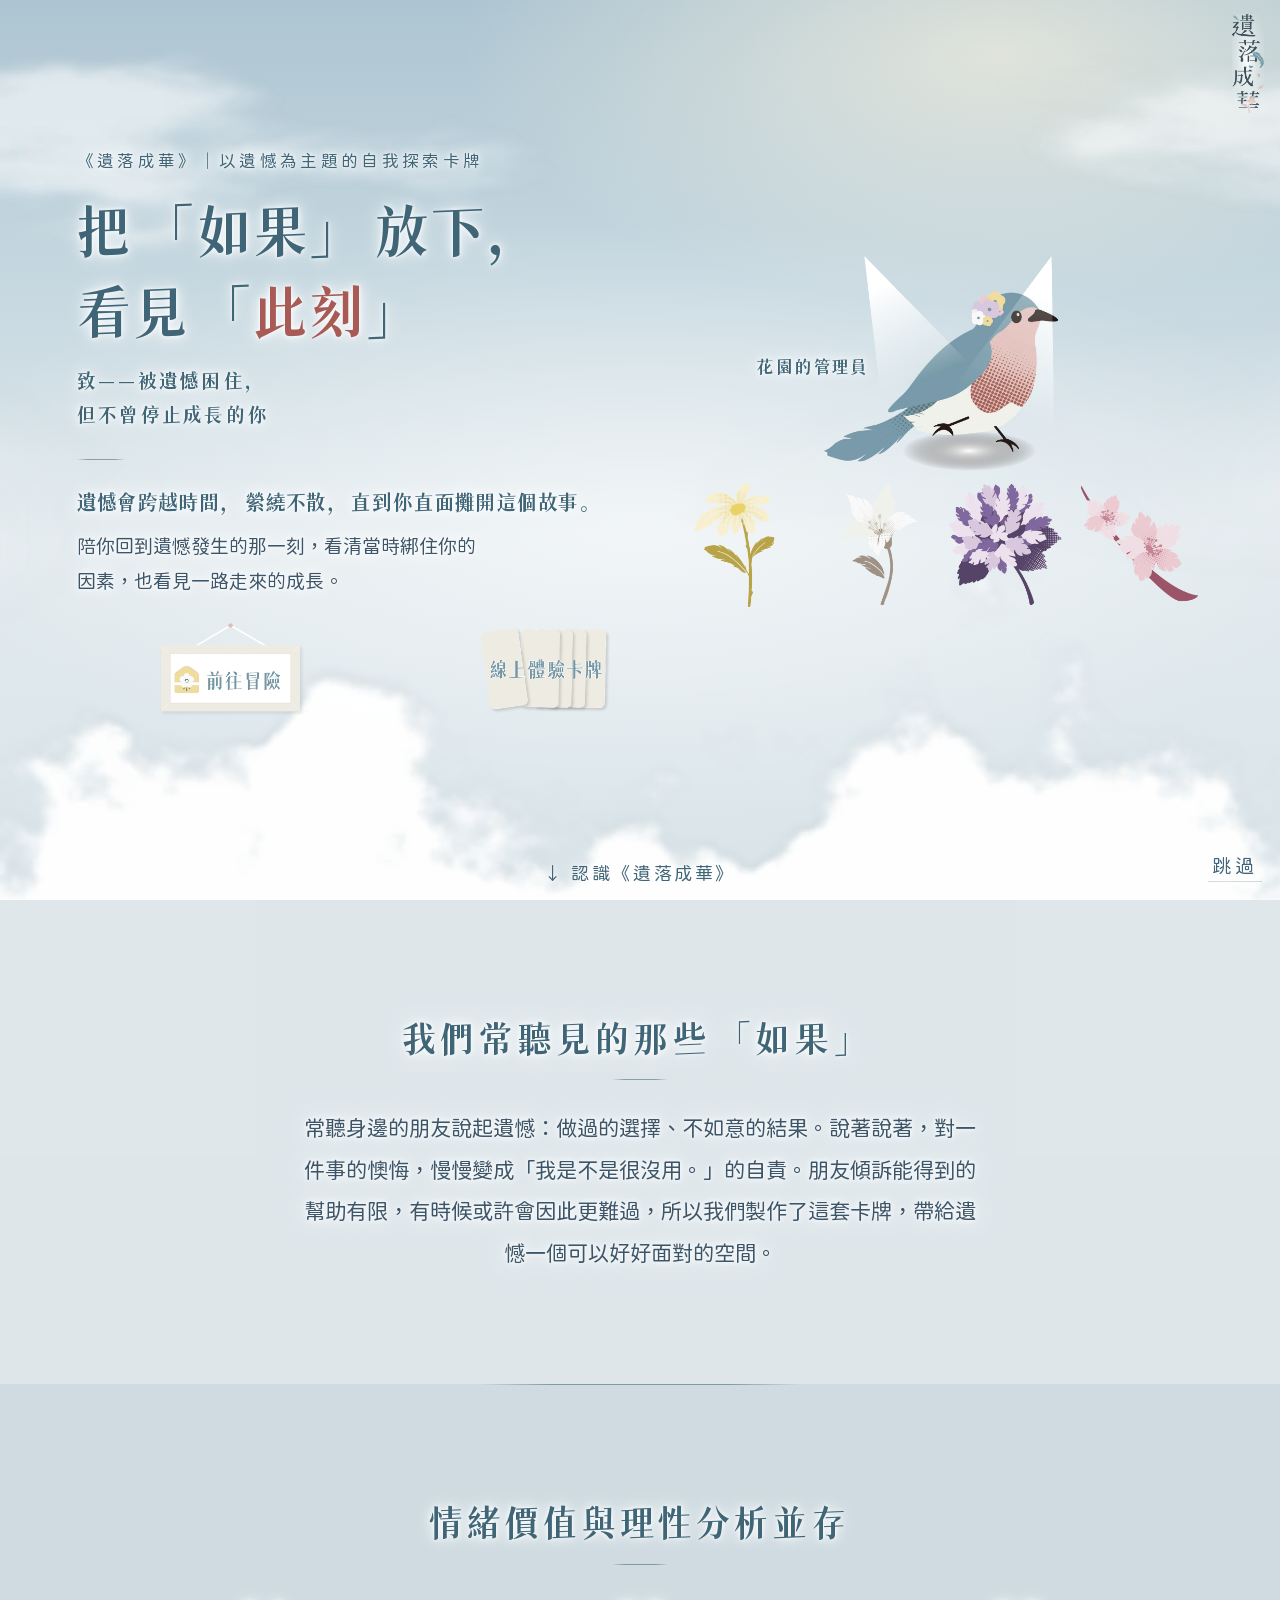
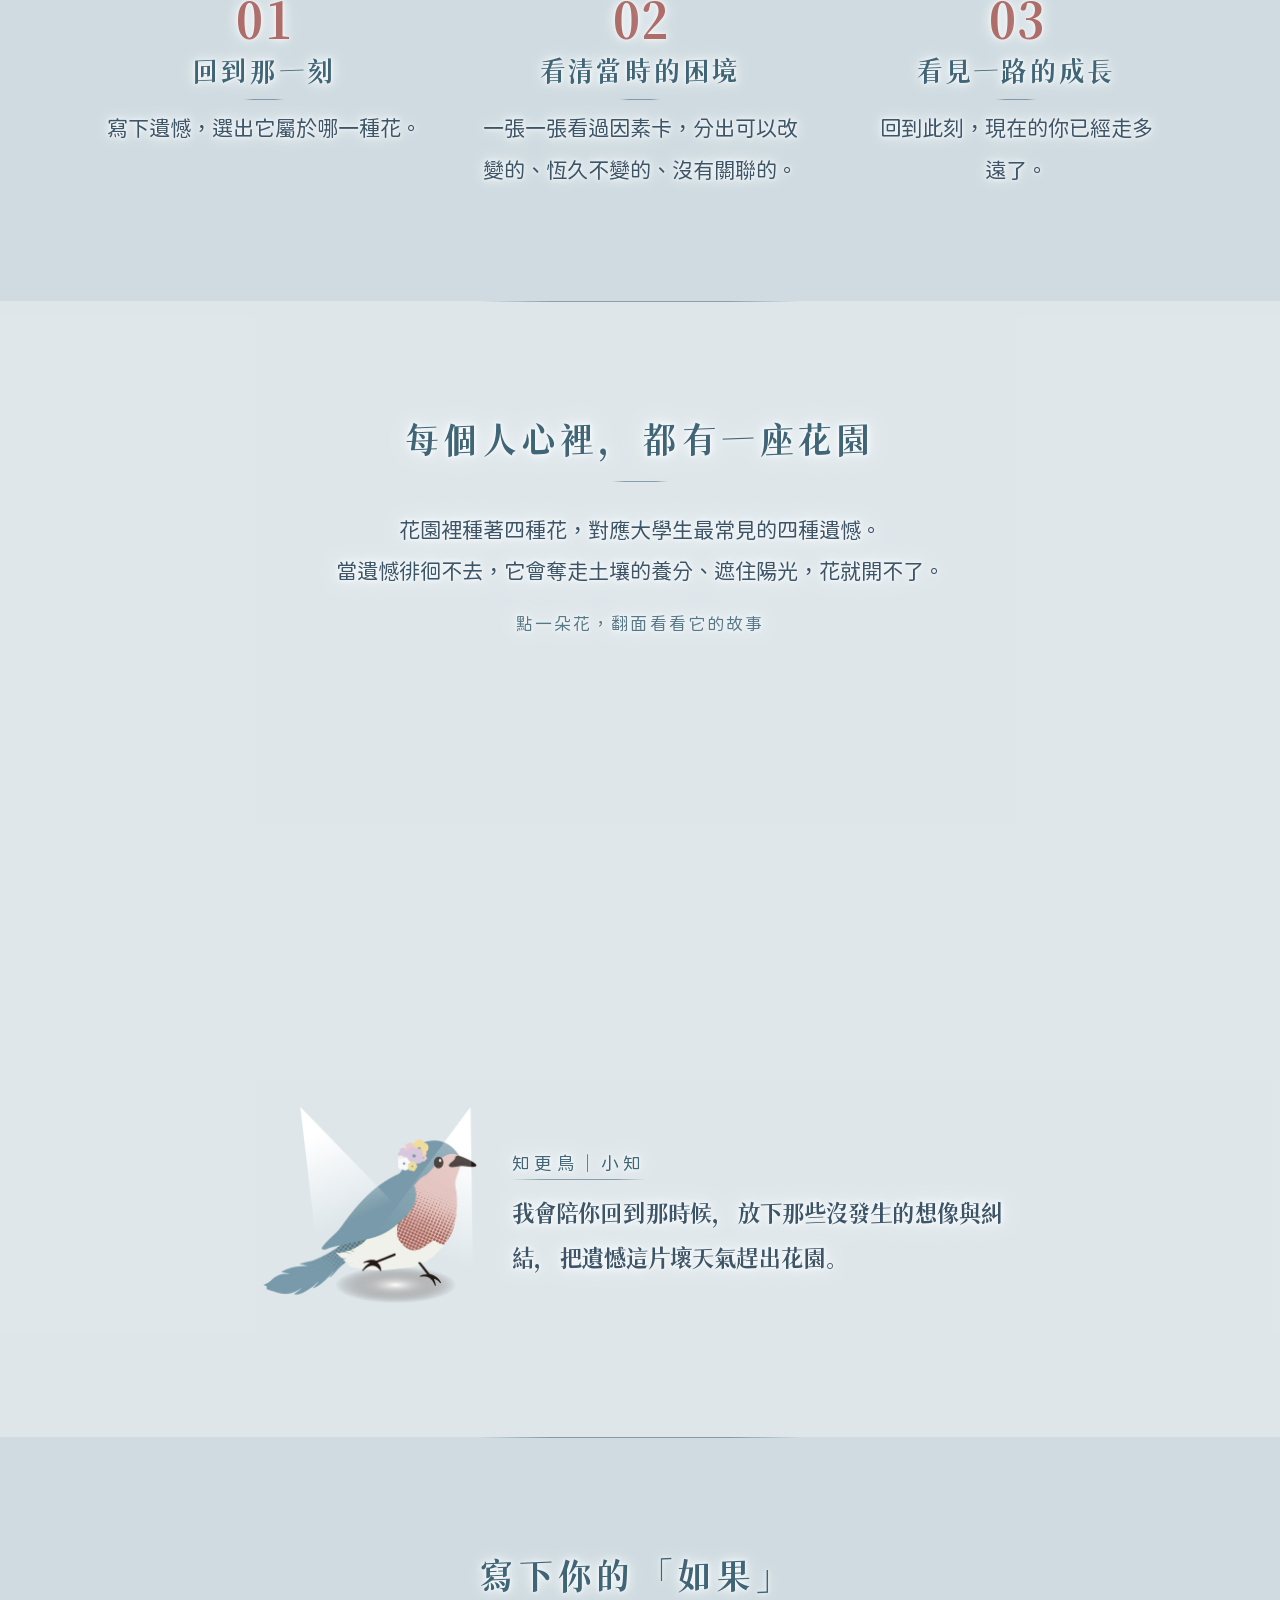
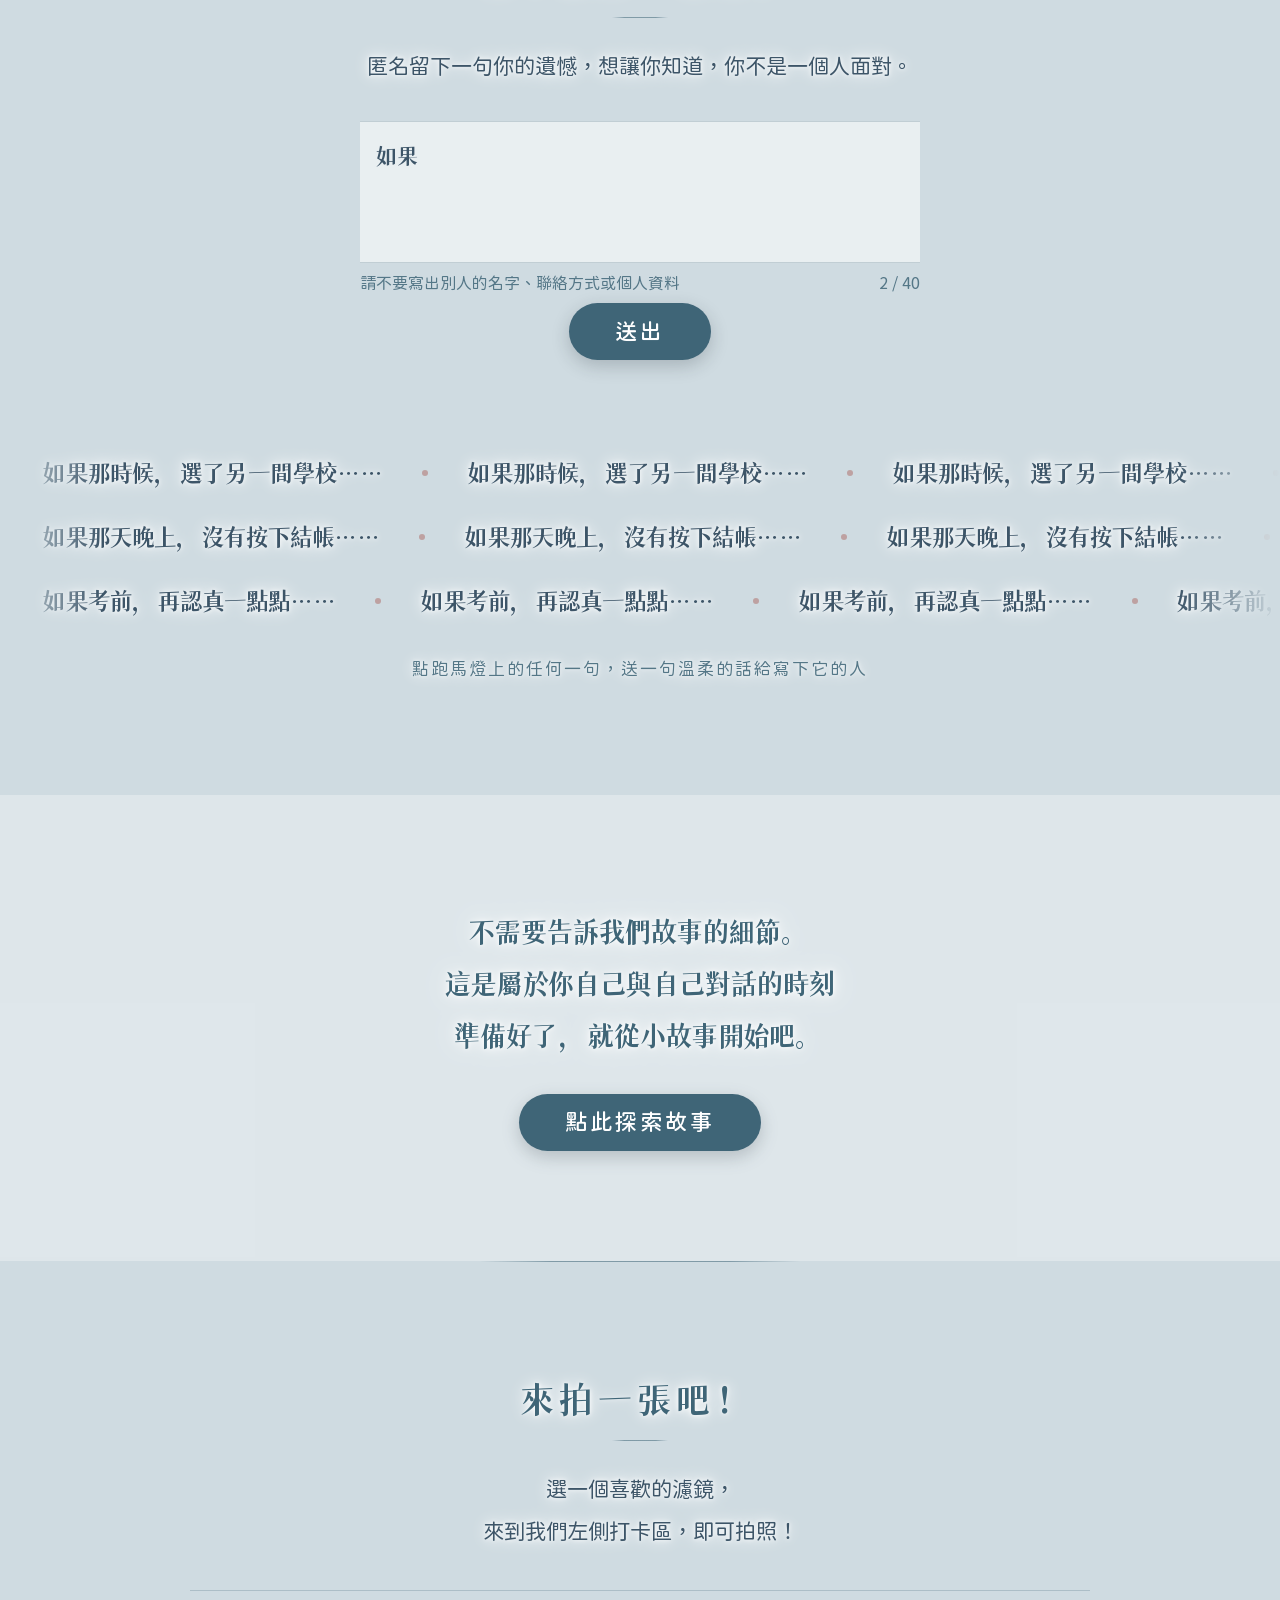
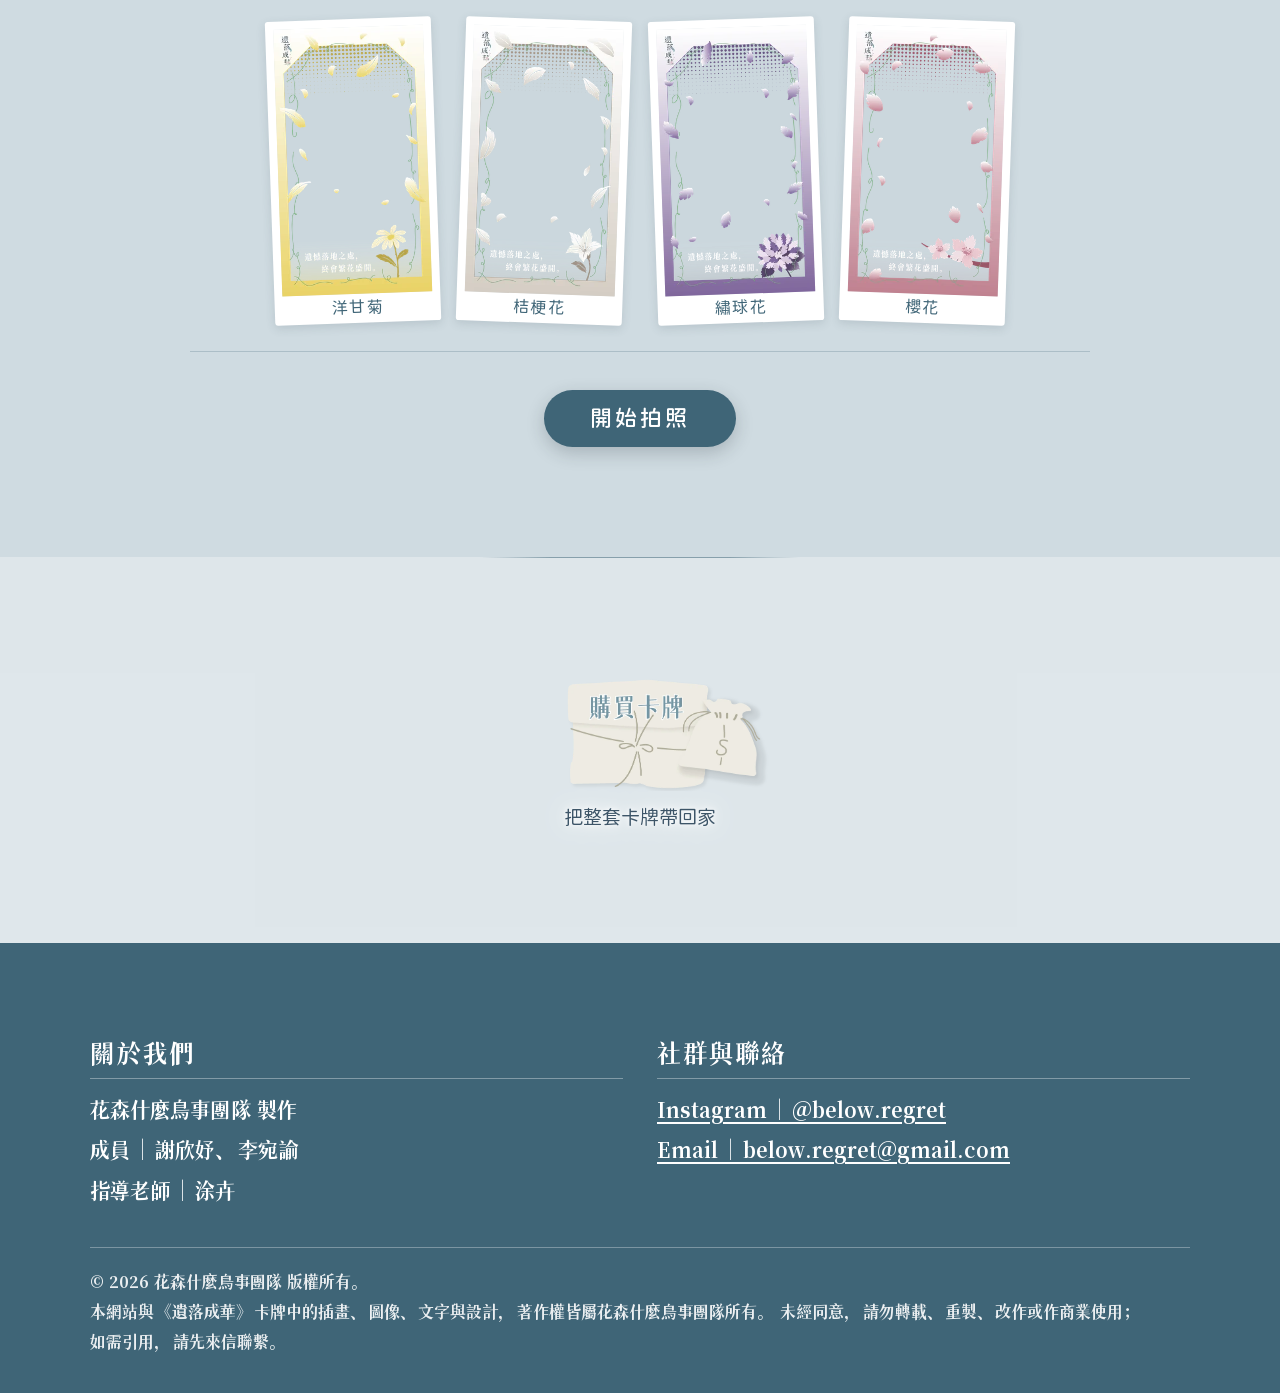
==== commit 7fe93203: "Add files via upload" ====
--- a/index.html
+++ b/index.html
@@ -23,7 +23,7 @@
   images/flower1~4.webp               開花（開場、心靈花園）
   images/keeper1.webp                 小知
   images/feather.webp                 霧散時飄過的羽毛
-  images/btn-story/cards/shop.png     頁首兩個按鈕、購買卡牌按鈕
+  images/btn-story/cards/shop.webp     頁首兩個按鈕、購買卡牌按鈕
   images/frames/thumb1~4.webp         打卡相框小圖
 
   開場動畫：每個分頁只播一次（sessionStorage），點畫面或「跳過」立刻到最後畫面；
@@ -55,8 +55,8 @@
   def: '陪你回到遺憾發生的那一刻，看清當時綁住你的因素，也看見一路走來的成長。',
   // 頁首的兩個圖片按鈕（label 是給讀螢幕軟體的名稱，畫面上不顯示）
   heroBtns: [
-    { href: 'story.html', img: 'images/btn-story.png', label: '進入故事' },
-    { href: 'cards.html', img: 'images/btn-cards.png', label: '線上體驗卡牌' }
+    { href: 'story.html', img: 'images/btn-story.webp', label: '進入故事' },
+    { href: 'cards.html', img: 'images/btn-cards.webp', label: '線上體驗卡牌' }
   ],
   down: '↓ 認識《遺落成華》',
   skip: '跳過',
@@ -74,23 +74,23 @@
   menuGroups: [ { t: '開始體驗', n: 2 }, { t: '更多', n: 4 } ],
 
   // 購買卡牌（頁尾資訊欄前面）
-  shop: { href: 'shop.html', img: 'images/btn-shop.png', name: '購買卡牌', note: '把整套卡牌帶回家' },
+  shop: { href: 'shop.html', img: 'images/btn-shop.webp', name: '購買卡牌', note: '把整套卡牌帶回家' },
 
   // 為什麼是遺憾
   whyTitle: '我們常聽見的那些「如果」',
-  why: '常聽身邊的朋友說起遺憾：做過的選擇、不如意的結果。說著說著，對一件事的懊悔，慢慢變成「我是不是很沒用。」的自責。<br>不過，向身邊人傾訴能得到的幫助或許有限，又或是沒有一個合適的對象可以紓發心情。<br>因此我們製作了這套兼具理性和情緒支持卡牌，期望創造一個可以讓人好好面對遺憾的空間。',
+  why: '常聽身邊的朋友說起遺憾：做過的選擇、不如意的結果。說著說著，對一件事的懊悔，慢慢變成「我是不是很沒用。」的自責。朋友傾訴能得到的幫助有限，有時候或許會因此更難過，所以我們製作了這套卡牌，帶給遺憾一個可以好好面對的空間。',
 
   // 卡牌怎麼陪你
-  howTitle: '如何陪伴你走過遺憾？',
+  howTitle: '情緒價值與理性分析並存',
   steps: [
-    { t: '思緒回到那時',     d: '寫下遺憾，它屬於哪一種花。' },
-    { t: '看清當時的困境', d: '一張一張閱讀因素卡，分辨出哪些是可以改變的、恆久不變的，又或是沒有關聯的。' },
-    { t: '看見一路的成長', d: '思緒回到此刻，現在的你已經走多遠了，又獲得些什麼不同呢？' }
+    { t: '回到那一刻',     d: '寫下遺憾，選出它屬於哪一種花。' },
+    { t: '看清當時的困境', d: '一張一張看過因素卡，分出可以改變的、恆久不變的、沒有關聯的。' },
+    { t: '看見一路的成長', d: '回到此刻，現在的你已經走多遠了。' }
   ],
 
   // 心靈花園（調查人數確定後，可以把「大學生最常見的四種遺憾」改成「我們調查 N 位大學生後整理出的四種遺憾」）
   gardenTitle: '每個人心裡，都有一座花園',
-  garden: '花園裡有著四種花，對應大學生常見的四種遺憾。<br>當遺憾徘徊於此，它會奪走花園的養分、遮住溫暖的陽光。<br>花將無法勇敢勝放。',
+  garden: '花園裡種著四種花，對應大學生最常見的四種遺憾。<br>當遺憾徘徊不去，它會奪走土壤的養分、遮住陽光，花就開不了。',
   flipHint: '點一朵花，翻面看看它的故事',
   flowers: [
     { img: 'images/flower1.webp', name: '洋甘菊', theme: '友情',     one: '和朋友之間的交集',
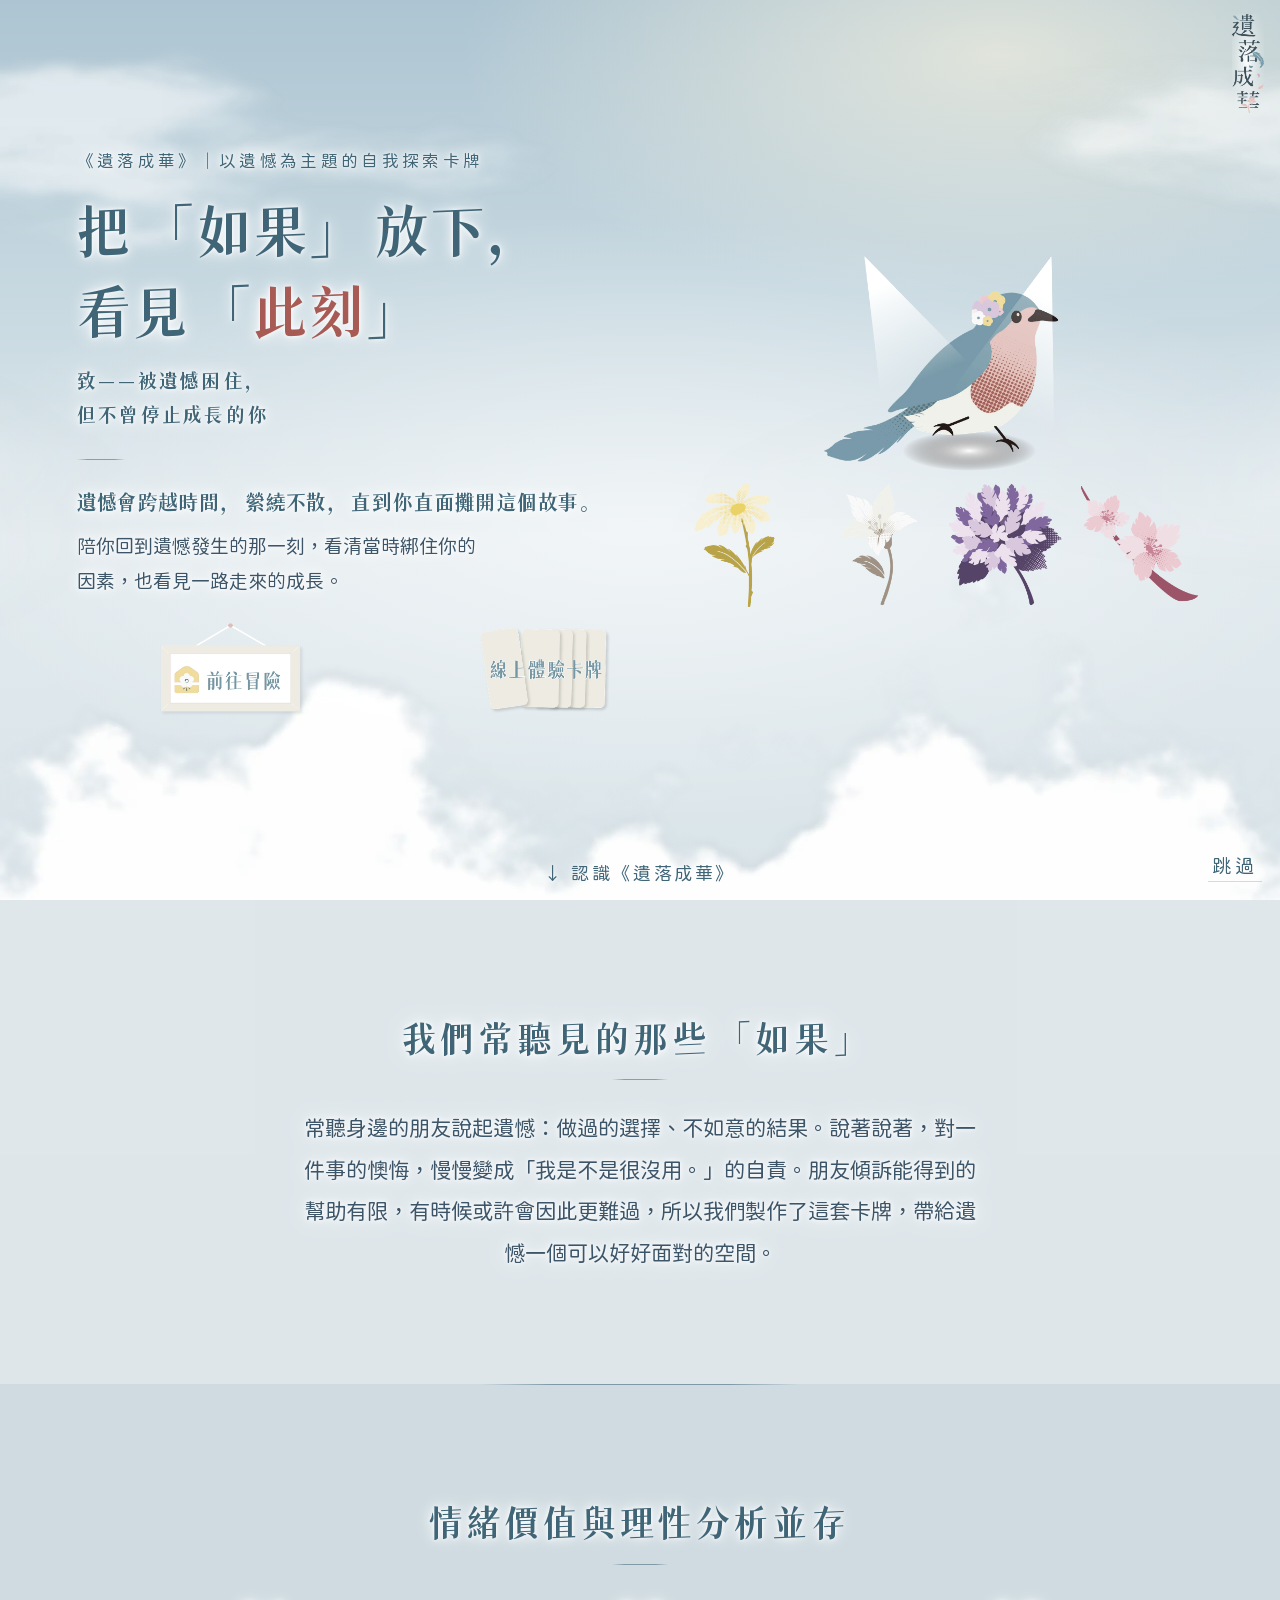
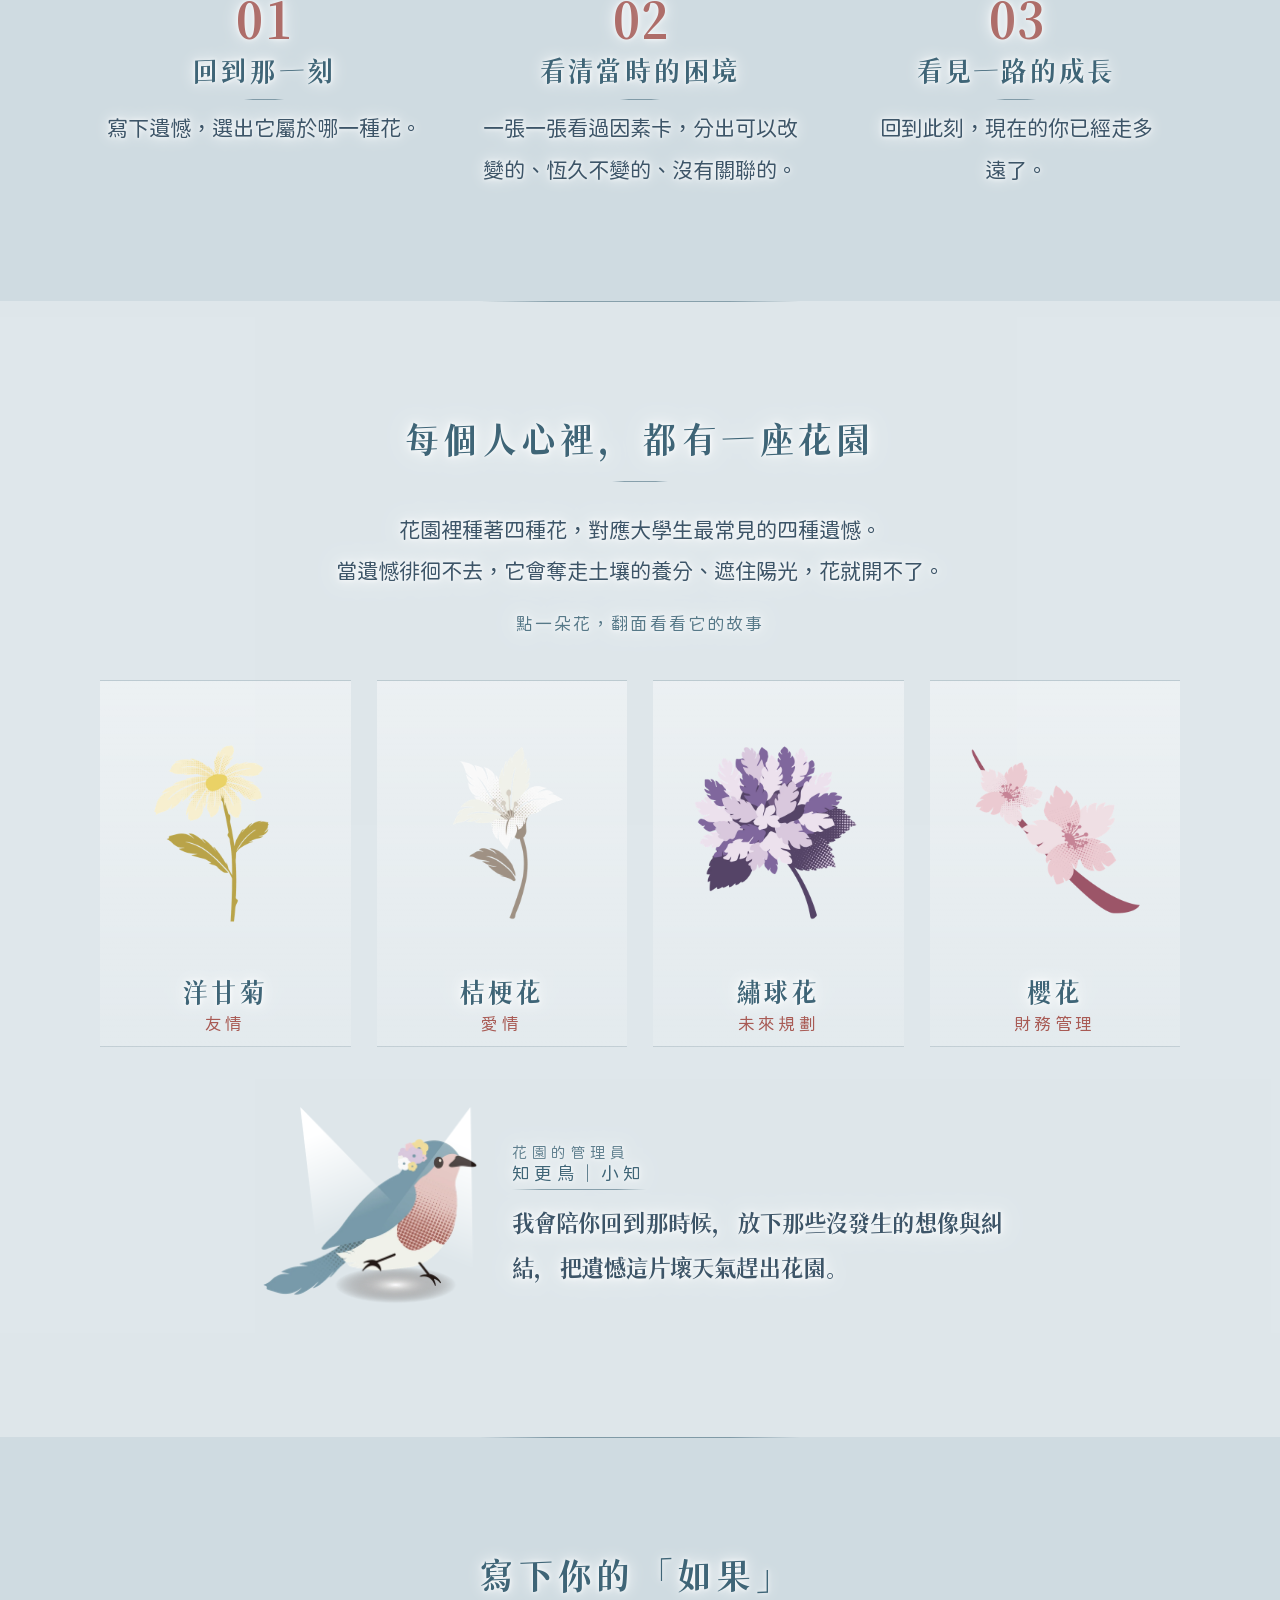
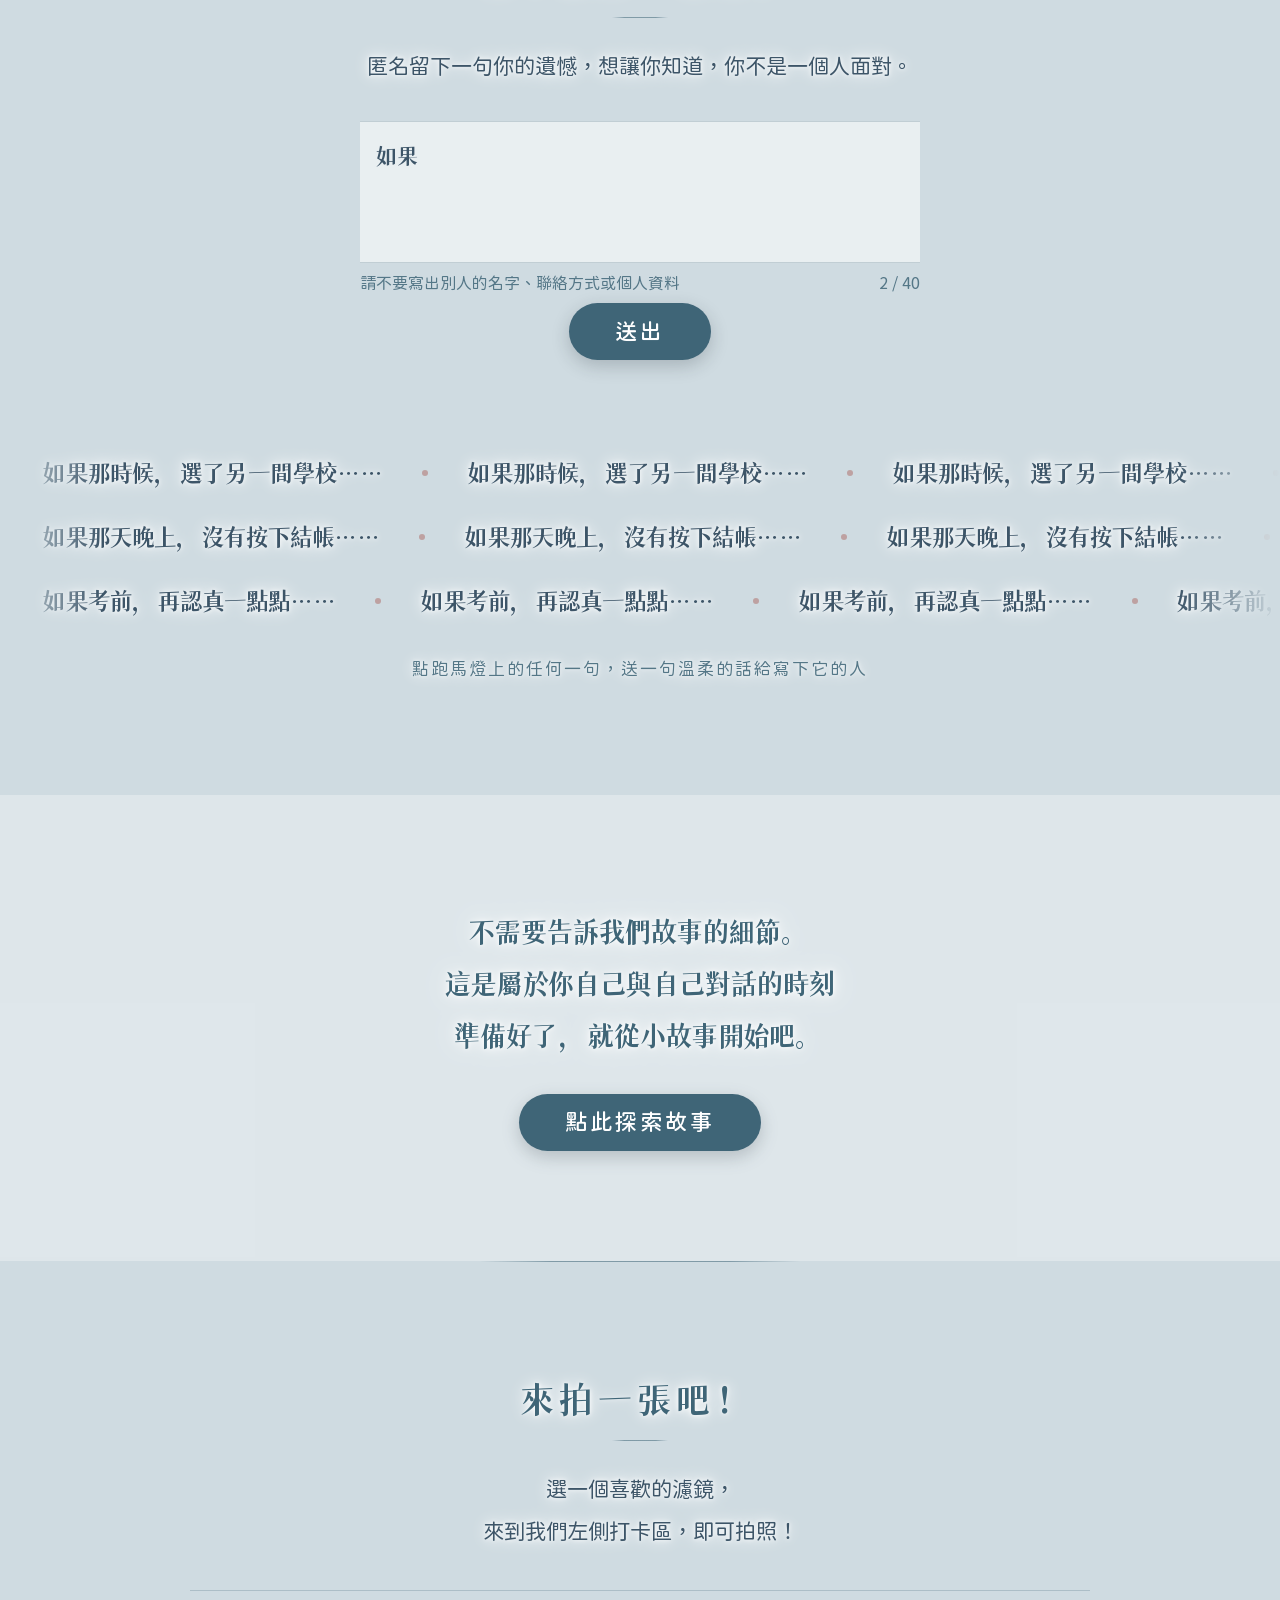
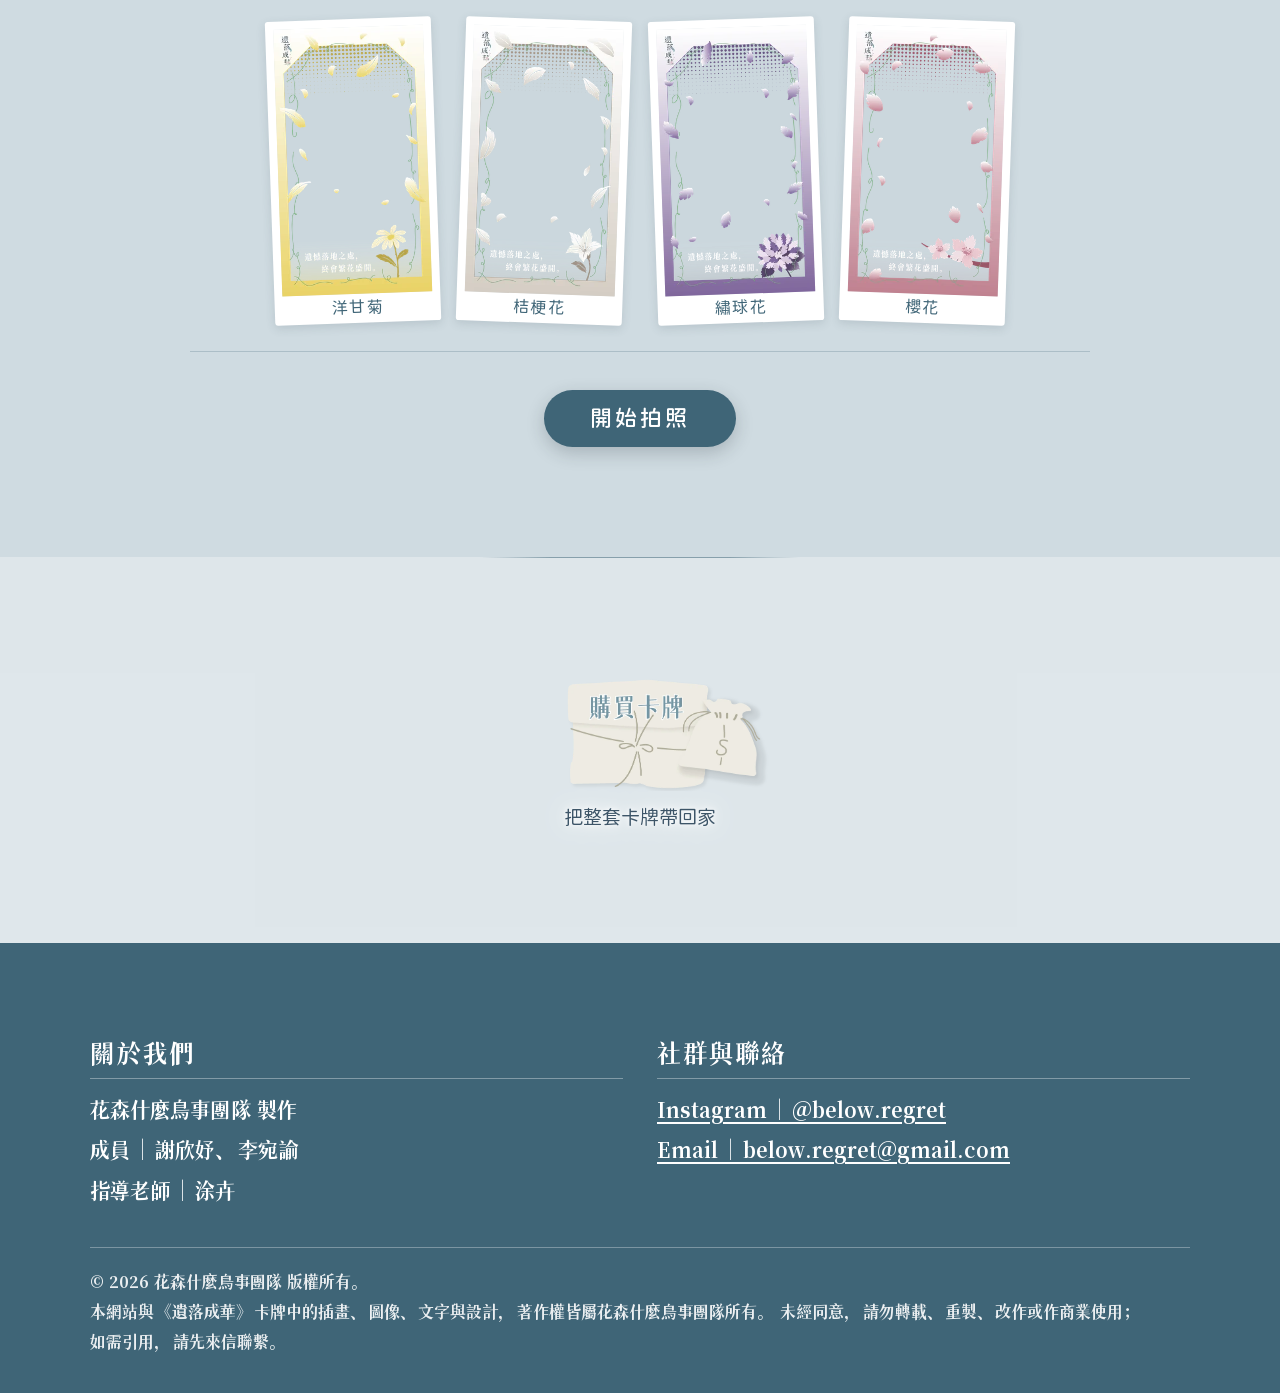
==== commit c4fe8803: "Add files via upload" ====
--- a/index.html
+++ b/index.html
@@ -103,7 +103,7 @@
       text: '有些遺憾，是想過得更好卻踩進了盲目的泥淖，或是衝動購物來粉飾焦慮；我們用錯了經營生活的方式，直到自由被現實套牢，才懂得代價有多沉重。' }
   ],
   keeperTag: '知更鳥｜小知',
-  keeperCap: '花園的管理員',                         // 頁首小知旁邊的小字
+  keeperRole: '花園的管理員',                        // 寫在「知更鳥｜小知」上面的小字
   keeper: '我會陪你回到那時候，放下那些沒發生的想像與糾結，把遺憾這片壞天氣趕出花園。',
 
   // 結尾邀請
@@ -141,9 +141,6 @@
 <style>
   html,*{touch-action:manipulation}   /* 快速連點不會放大；雙指縮放仍可使用 */
 
-  @font-face{font-family:"Rounded";src:url("fonts/GenSenRounded-R.woff2?v=1118b") format("woff2");font-weight:400;font-display:swap}
-  @font-face{font-family:"Rounded";src:url("fonts/GenSenRounded-M.woff2?v=1118b") format("woff2");font-weight:500 700;font-display:swap}  /* 源泉圓體 GenSenRounded2（SIL OFL 授權） */
-  @font-face{font-family:"FYSong";src:url("fonts/FengYaSong.woff2?v=1119b") format("woff2");font-display:swap}  /* 猫啃网风雅宋（加寬 16%） */
 
   :root{
     --main:#3f6577;      /* 深藍：標題、主要按鈕 */
@@ -173,7 +170,7 @@
 
   /* 區塊：風雅宋標題＋細線分區（不用卡片框） */
   .sec{width:100%;padding:clamp(56px,9vw,110px) max(22px,6vw);text-align:center;position:relative}
-  .sec + .sec::before{content:"";position:absolute;top:0;left:50%;width:min(320px,60%);height:1px;transform:translateX(-50%);background:var(--hair)}
+  .sec + .sec::before{content:"";position:absolute;top:0;left:50%;width:min(320px,60%);height:1px;background:var(--hair)}
   .sec h2{margin:0 0 clamp(18px,2.4vw,28px);font-family:var(--serif);font-weight:400;color:var(--main);
     font-size:clamp(25px,1.3vw + 19px,38px);letter-spacing:.14em;line-height:1.5;text-shadow:var(--glow);text-wrap:balance}
   .sec h2::after{content:"";display:block;width:56px;height:1px;margin:16px auto 0;background:var(--hair)}
@@ -240,10 +237,7 @@
   .fl img{position:absolute;inset:0;width:100%;height:100%;object-fit:contain;object-position:50% 100%}
   .fl .bud{opacity:0;filter:saturate(.35) brightness(.92)}
   .keeper{width:100%;height:auto;align-self:end}
-  /* 頁首小知旁的小字「花園的管理員」：手機放在小知頭上 */
-  .garden .keeper{grid-column:5;grid-row:1}
-  .keeper-cap{grid-column:5;grid-row:1;align-self:start;justify-self:center;transform:translateY(-110%);white-space:nowrap;
-    font-family:var(--serif);font-size:clamp(12px,.3vw + 11px,15px);letter-spacing:.14em;color:var(--main);text-shadow:var(--glow);pointer-events:none}
+
   .down{position:relative;z-index:3;margin-top:clamp(6px,1.4svh,14px);color:var(--main);text-decoration:none;font-size:clamp(15px,.4vw + 13px,18px);
     letter-spacing:.14em;text-shadow:var(--glow);padding:6px 10px;animation:bob 2.2s ease-in-out infinite}
   @keyframes bob{0%,100%{transform:translateY(0)}50%{transform:translateY(5px)}}
@@ -271,7 +265,6 @@
     .hero-btns a{width:min(24vw,360px)}
     .garden{grid-column:2;grid-row:1;width:100%;max-width:640px;justify-self:center;grid-template-columns:repeat(4,1fr);grid-template-areas:"k k k k" "a b c d";margin:0}
     .garden .keeper{grid-area:k;width:46%;justify-self:center;margin-bottom:-4%}
-    .keeper-cap{grid-area:k;align-self:center;justify-self:start;margin-left:15%;transform:none;font-size:clamp(15px,.4vw + 12px,18px)}
     .down{grid-column:1 / -1;grid-row:2;justify-self:center}
   }
 
@@ -315,7 +308,6 @@
   @keyframes budOut{from{opacity:.6;transform:rotate(0)}to{opacity:0;transform:translateY(-6%) rotate(-6deg)}}
   @keyframes bloomIn{from{opacity:0;transform:translateY(12%) scale(.7)}to{opacity:1;transform:none}}
   .hero.play .keeper{animation:keeperIn .8s ease 5.2s both}
-  .hero.play .keeper-cap{animation:fadeUp .7s ease 5.8s both}
   @keyframes keeperIn{from{opacity:0;transform:translateX(30%)}to{opacity:1;transform:none}}
   .hero.play .mark{animation:fadeIn .6s ease 5.6s both}
   .hero.play .down{animation:fadeIn .6s ease 6.4s both}
@@ -437,6 +429,7 @@
   .keeper-say img{width:clamp(130px,22vw,220px);height:auto}
   .keeper-say .words{display:flex;flex-direction:column;gap:10px;align-items:center}
   .keeper-say .tag{font-size:clamp(15px,.3vw + 14px,18px);letter-spacing:.24em;color:var(--main);text-shadow:var(--glow);padding-bottom:8px;position:relative}
+  .keeper-say .role{font-size:clamp(13px,.25vw + 12px,15px);letter-spacing:.3em;color:var(--main);opacity:.8;text-shadow:var(--glow);margin-bottom:-6px}
   .keeper-say .tag::after{content:"";position:absolute;left:0;right:0;bottom:0;height:1px;background:var(--hair)}
   .keeper-say blockquote{margin:0;font-family:var(--serif);font-size:clamp(19px,.6vw + 16px,24px);line-height:1.9;color:var(--text);text-shadow:var(--glow);max-width:22em;text-wrap:pretty}
   @media (min-width:900px){ .keeper-say{flex-direction:row;text-align:left;gap:32px} .keeper-say .words{align-items:flex-start} }
@@ -479,7 +472,7 @@
     .reply-ov,.reply-card{animation:none}
   }
 </style>
-<link rel="stylesheet" href="site-bg.css?v=1119b">
+<link rel="stylesheet" href="site-bg.css?v=1119c">
 </head>
 
 <body data-fx-petals="back">
@@ -513,7 +506,6 @@
       <div class="fl"><img class="bud" src="images/bud3-down.webp" alt="" width="357" height="520"><img class="bloom" src="images/flower3.webp" alt="" width="1000" height="1000"></div>
       <div class="fl"><img class="bud" src="images/bud4-down.webp" alt="" width="520" height="268"><img class="bloom" src="images/flower4.webp" alt="" width="1000" height="1000"></div>
       <img class="keeper" src="images/keeper1.webp" alt="" width="899" height="900">
-      <span class="keeper-cap" data-t="keeperCap"></span>
     </div>
 
     <a class="down" href="#entries" data-t="down"></a>
@@ -541,6 +533,7 @@
       <div class="keeper-say reveal">
         <img src="images/keeper1.webp" alt="" width="899" height="900" loading="lazy">
         <div class="words">
+          <span class="role" data-t="keeperRole"></span>
           <span class="tag" data-t="keeperTag"></span>
           <blockquote data-t="keeper"></blockquote>
         </div>
@@ -648,12 +641,6 @@
   const links = TEXT.menu.slice(mi, mi += g.n).map(m => `<a href="${m.href}">${m.t}</a>`).join('');
   return `<p class="mh">${g.t}</p>` + (gi ? `<div class="mgrid">${links}</div>` : links);
 }).join('');
-(() => {
-  const b = document.querySelector('.menu-ico'), m = $('#siteMenu');
-  const set = o => { m.classList.toggle('open', o); b.setAttribute('aria-expanded', o); };
-  b.addEventListener('click', e => { e.stopPropagation(); set(!m.classList.contains('open')); });
-  document.addEventListener('click', () => set(false));
-})();
 
 /* 三個步驟 */
 $('#stepList').innerHTML = TEXT.steps.map(s => `<li class="reveal"><h3>${s.t}</h3><p>${s.d}</p></li>`).join('');
@@ -854,6 +841,6 @@
   hero.addEventListener('click', e => { if (hero.classList.contains('play')){ e.preventDefault(); e.stopPropagation(); finish(); } }, true);
 })();
 </script>
-<script src="site-fx.js?v=1119"></script>
+<script src="site-fx.js?v=1119b"></script>
 </body>
 </html>
--- a/site-bg.css
+++ b/site-bg.css
@@ -1,3 +1,12 @@
+/* ═══════════════════════════════════════════════
+   全站字型（每頁共用；改了字型檔就把 ?v= 後面的版本號改一下）
+   Rounded：源泉圓體 GenSenRounded2（SIL OFL 授權），內文
+   FYSong ：猫啃网风雅宋（已加寬 16% 的網站版），標題
+   ═══════════════════════════════════════════════ */
+@font-face{font-family:"Rounded";src:url("fonts/GenSenRounded-R.woff2?v=1118b") format("woff2");font-weight:400;font-display:swap}
+@font-face{font-family:"Rounded";src:url("fonts/GenSenRounded-M.woff2?v=1118b") format("woff2");font-weight:500 700;font-display:swap}
+@font-face{font-family:"FYSong";src:url("fonts/FengYaSong.woff2?v=1119b") format("woff2");font-display:swap}
+
 /* ═══════════════════════════════════════════════
    《遺落成華》全站共用背景：雲裡霧裡的天空
    天空漸層＋右上一點暖光＋中間一層薄霧（不動）
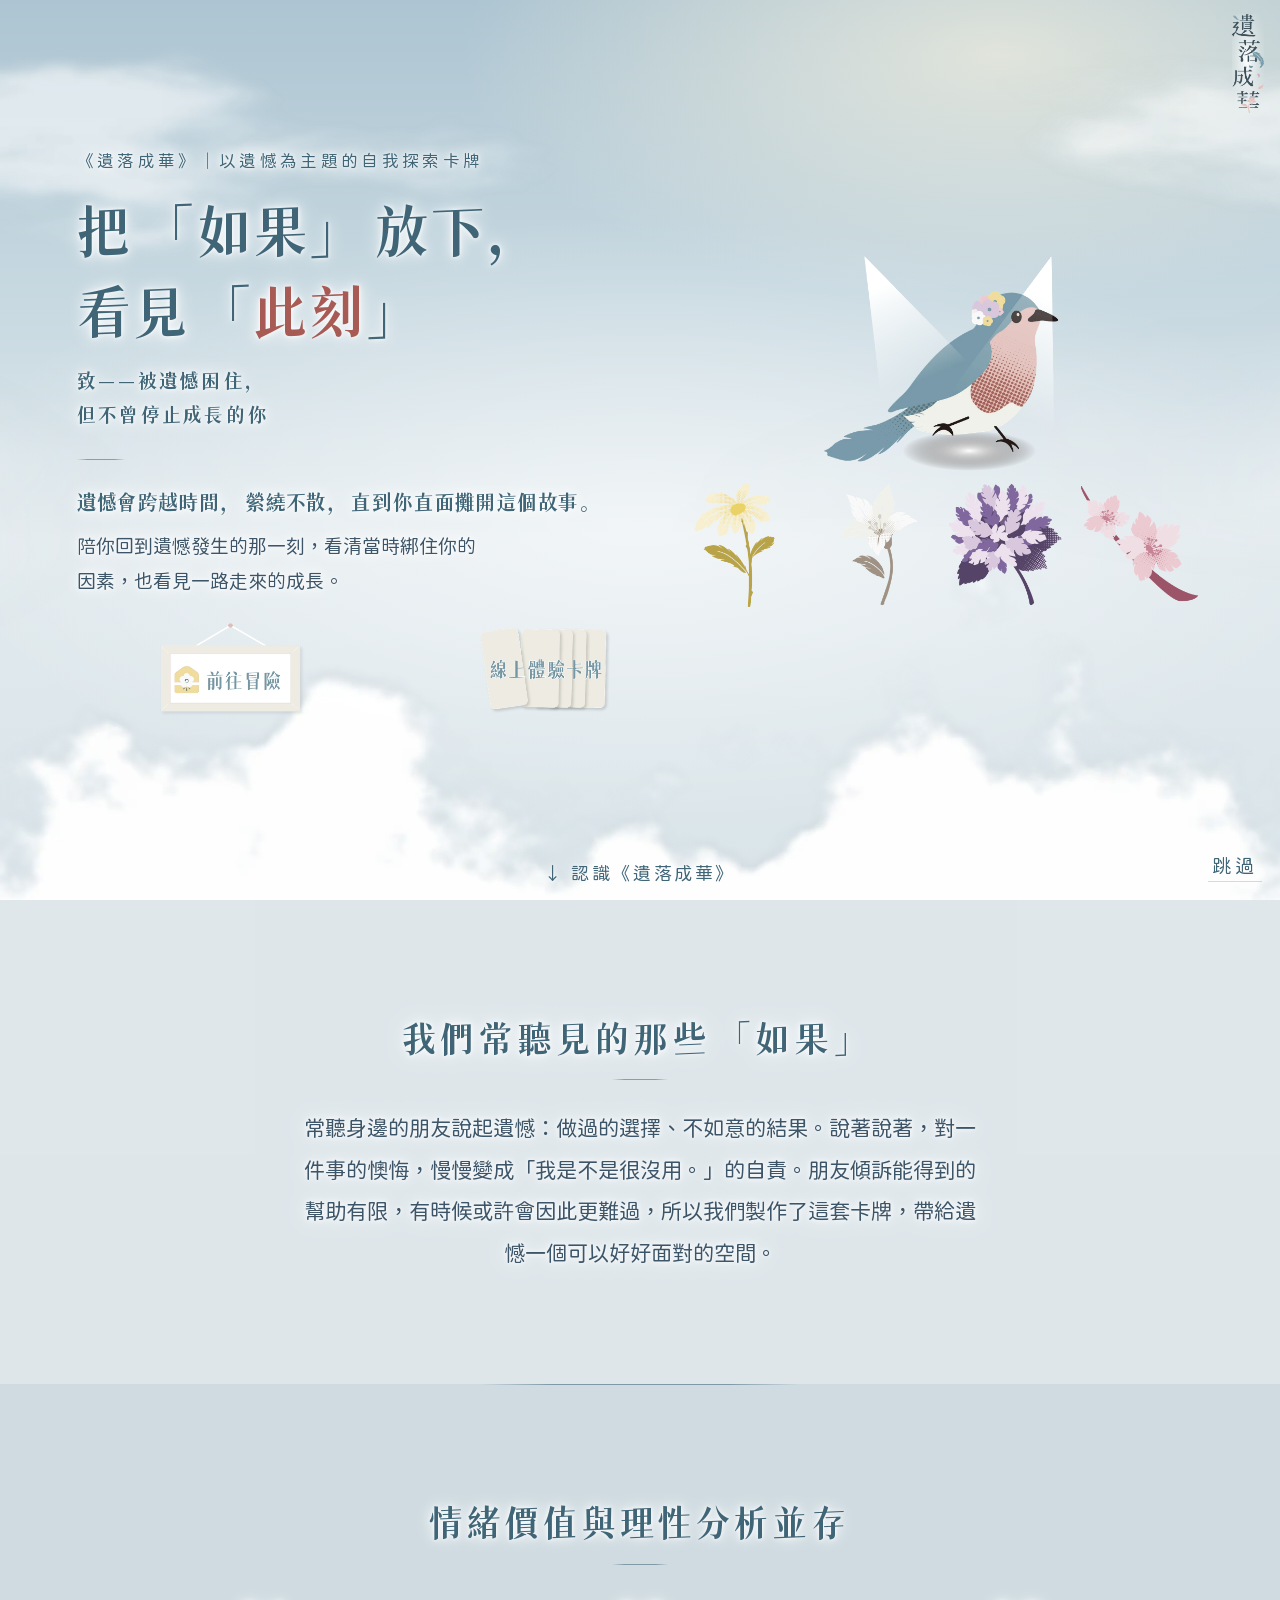
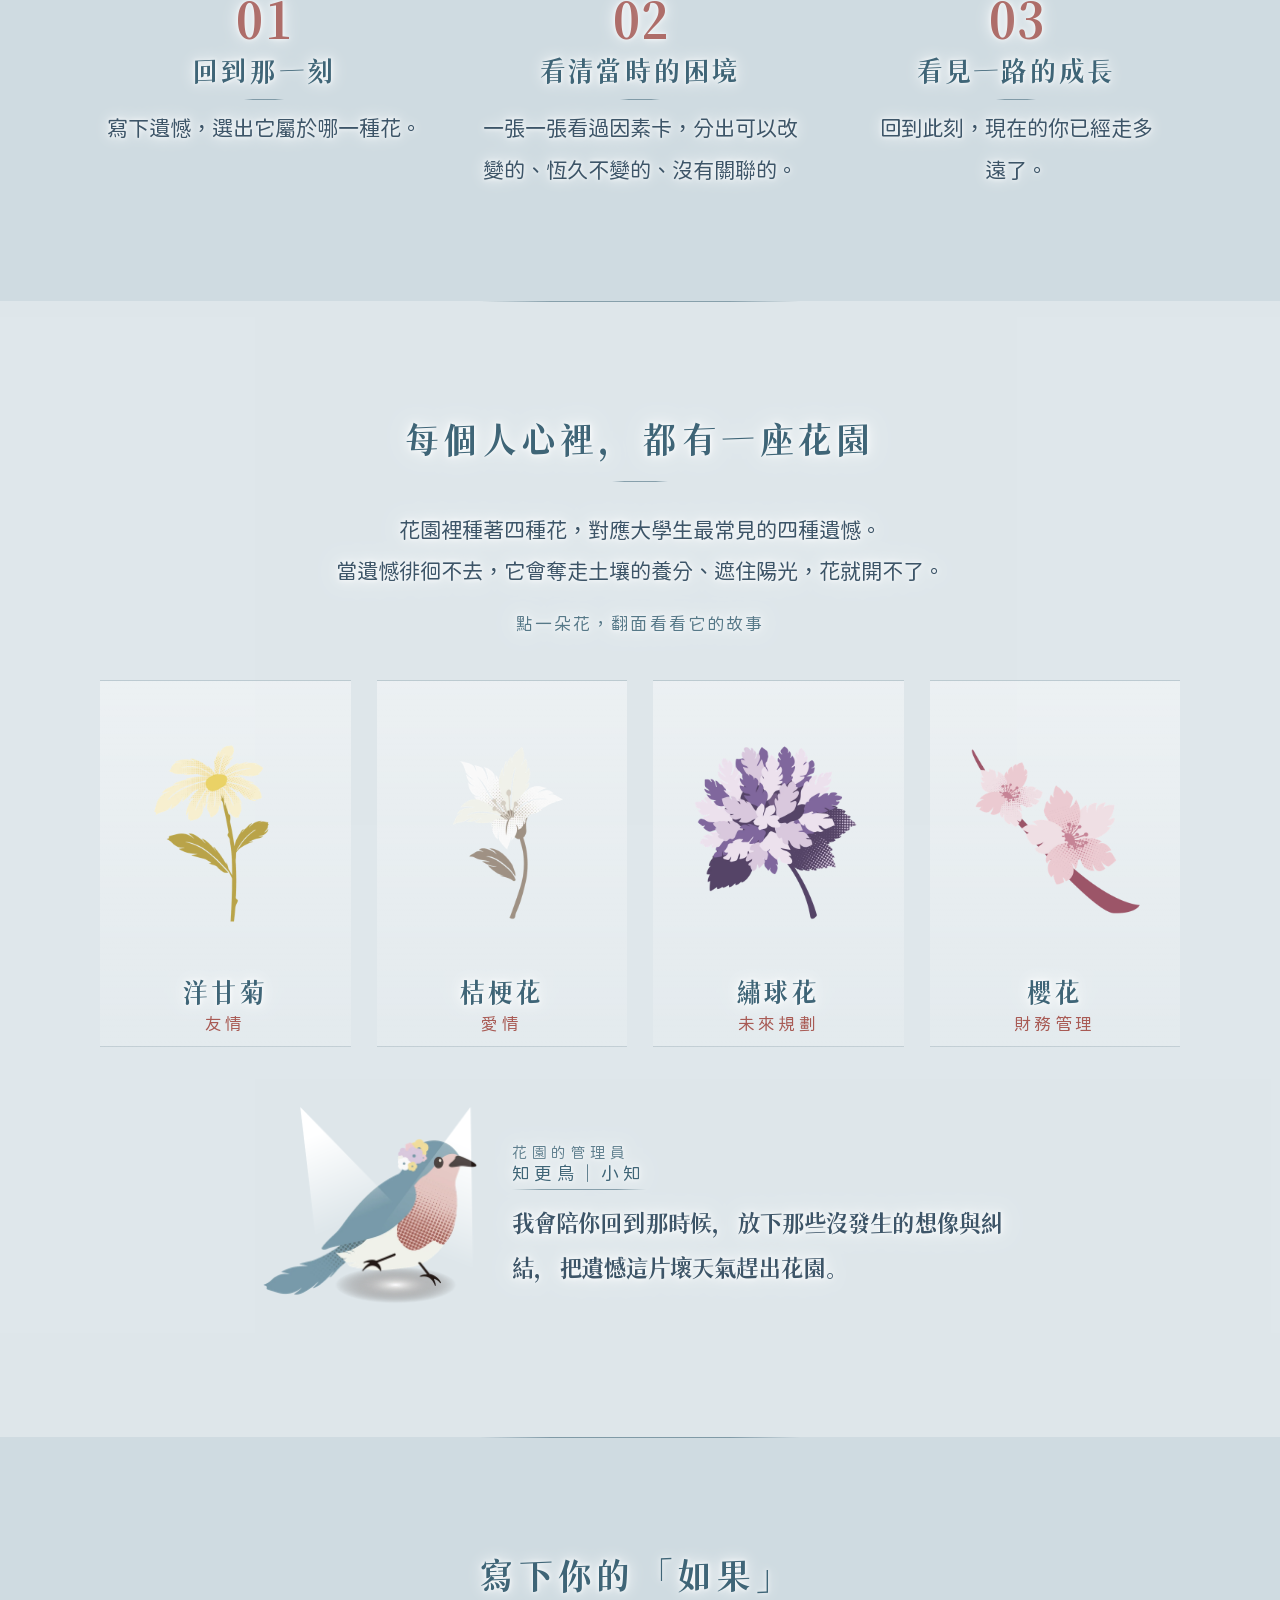
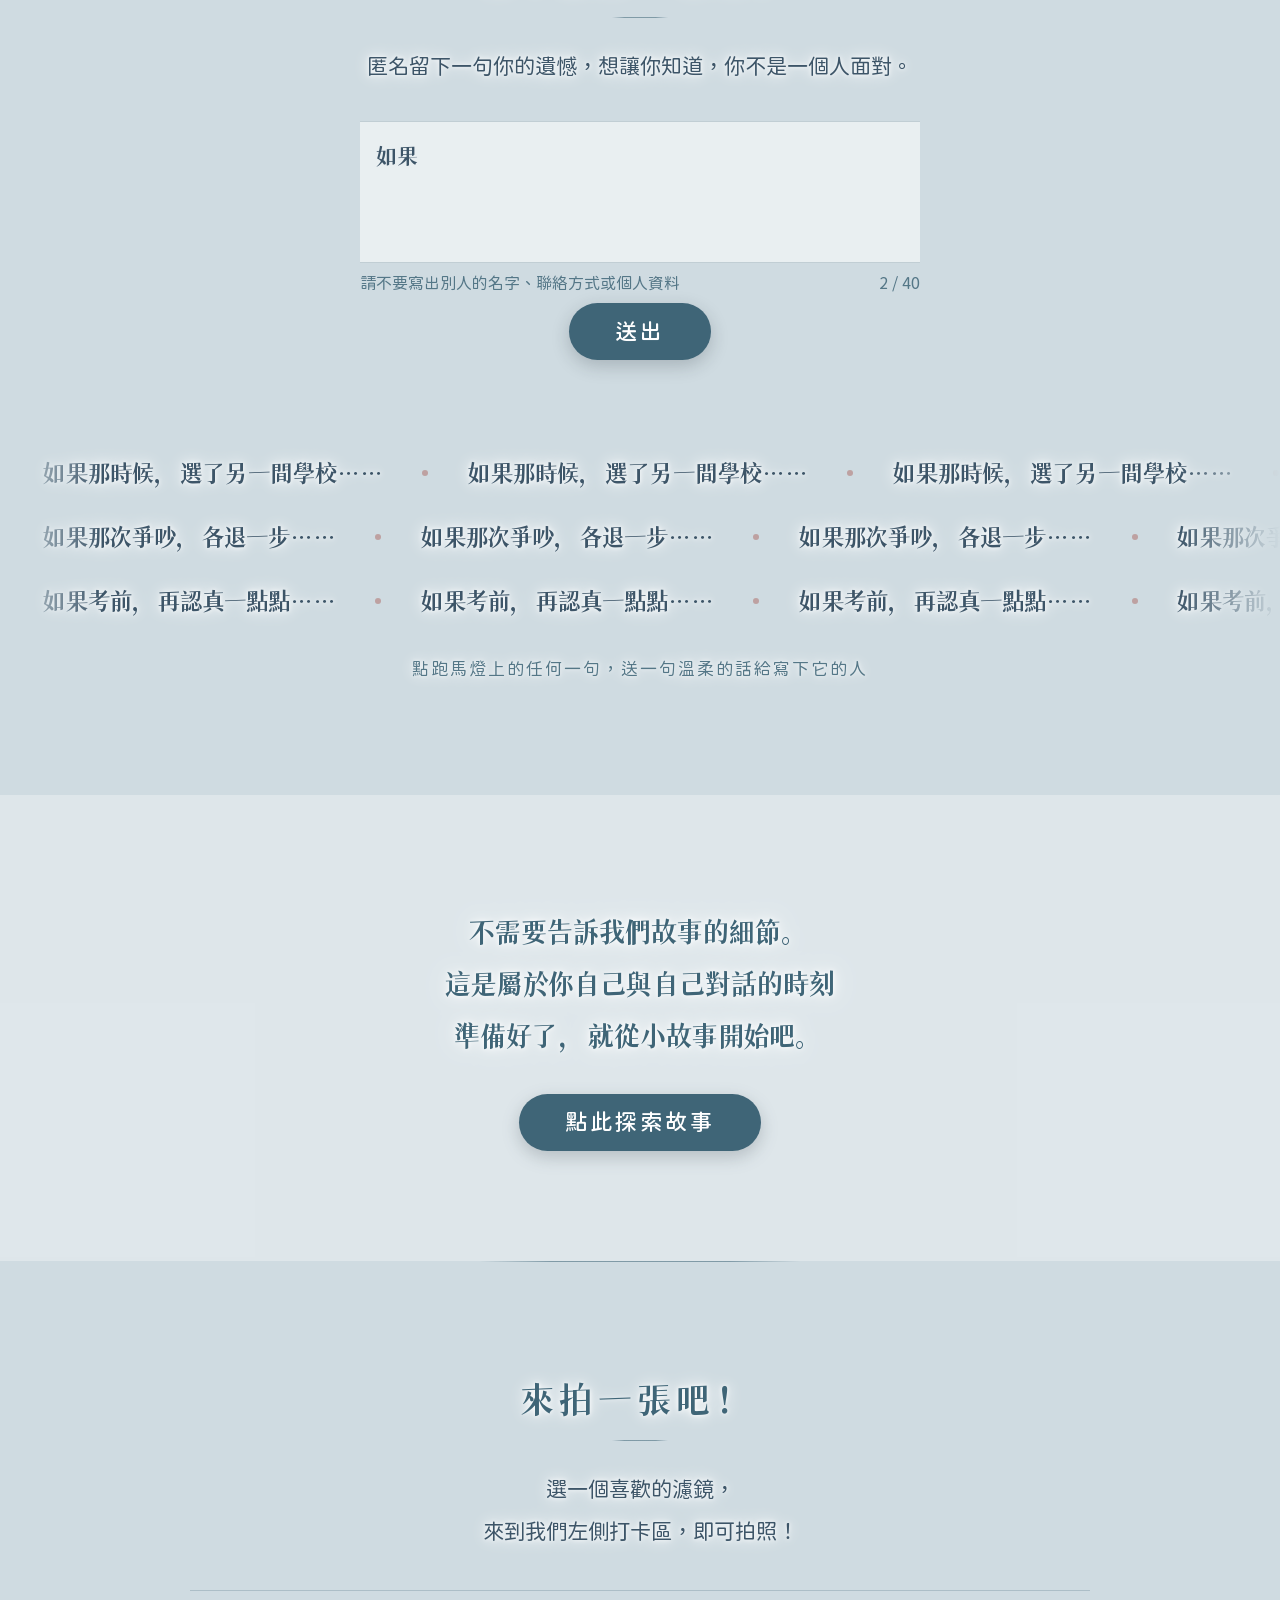
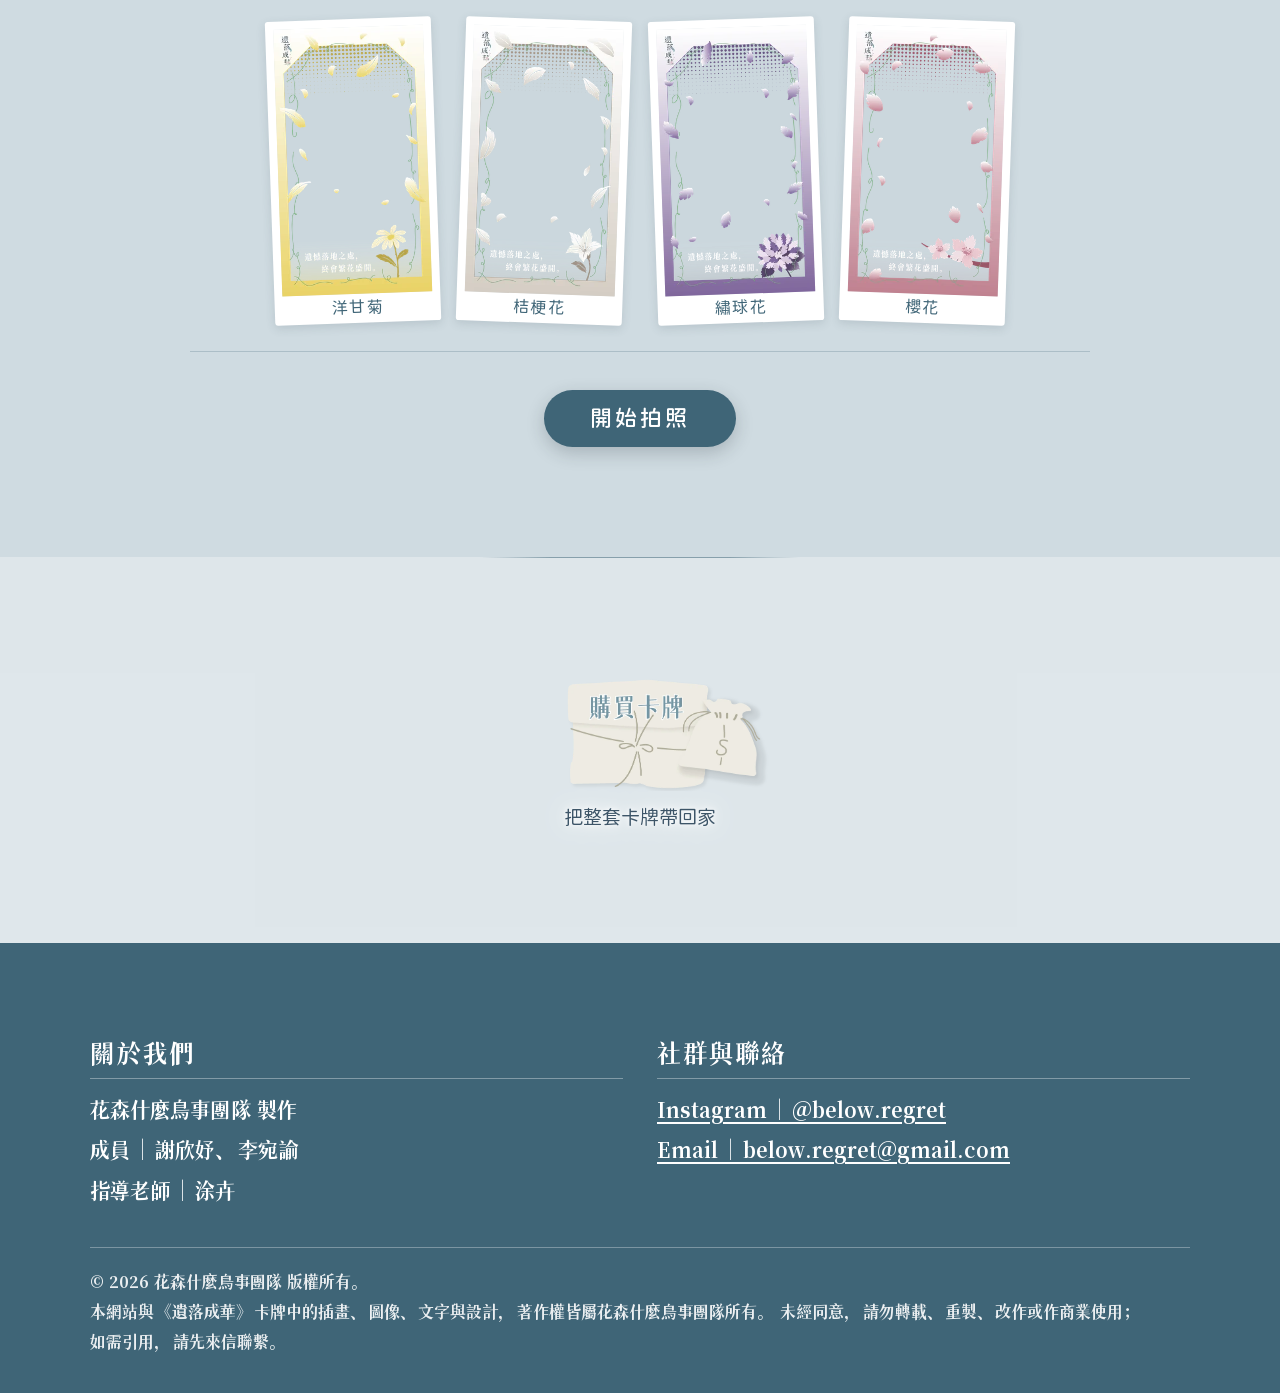
==== commit 762d1297: "Update index.html" ====
--- a/index.html
+++ b/index.html
@@ -39,7 +39,7 @@
   // 開場的「如果」：每次從這三句＋留言板的留言裡隨機挑 3 句
   ifs: [
     '如果那時候，選了另一間學校……',
-    '如果那天晚上，沒有按下結帳……',
+    '如果那次爭吵，各退一步……',
     '如果考前，再認真一點點……'
   ],
   // 標題（分兩行）：第二行的兩個字會先出現「如果」，再變成紅色的「此刻」
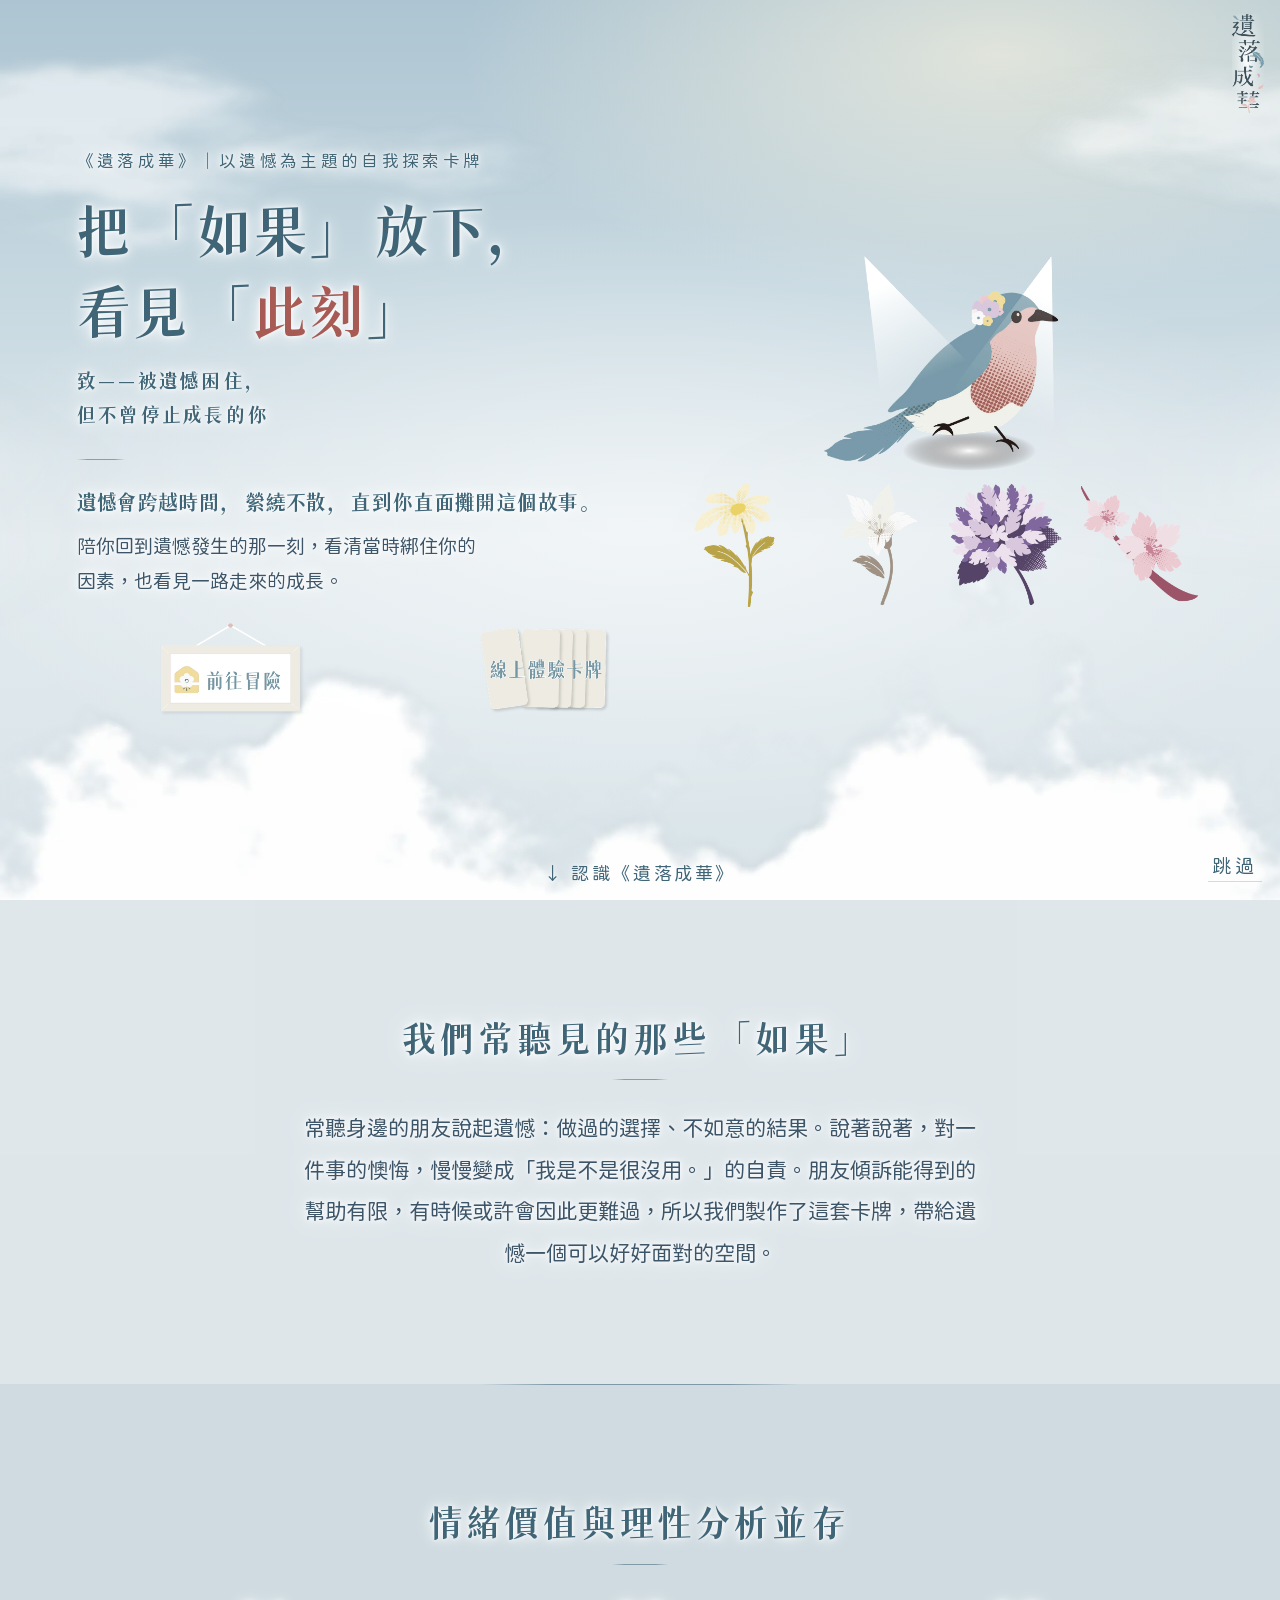
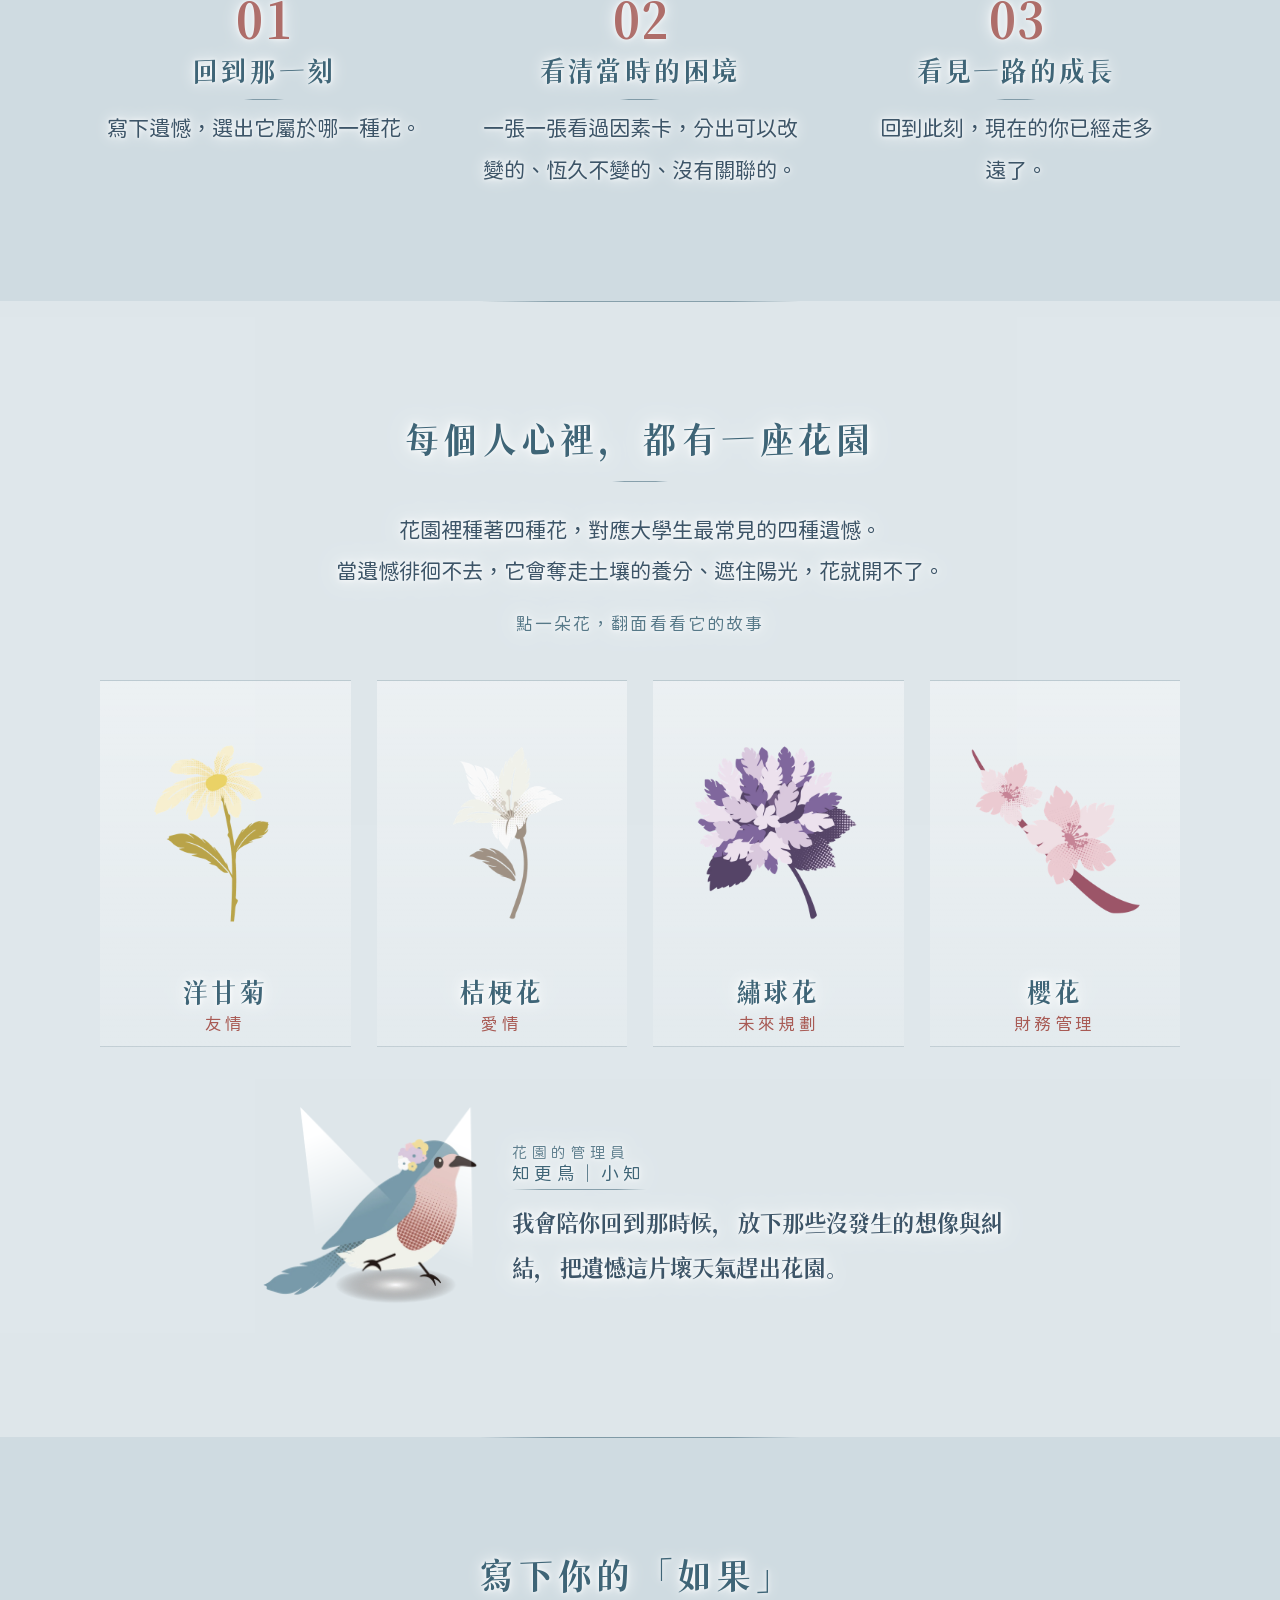
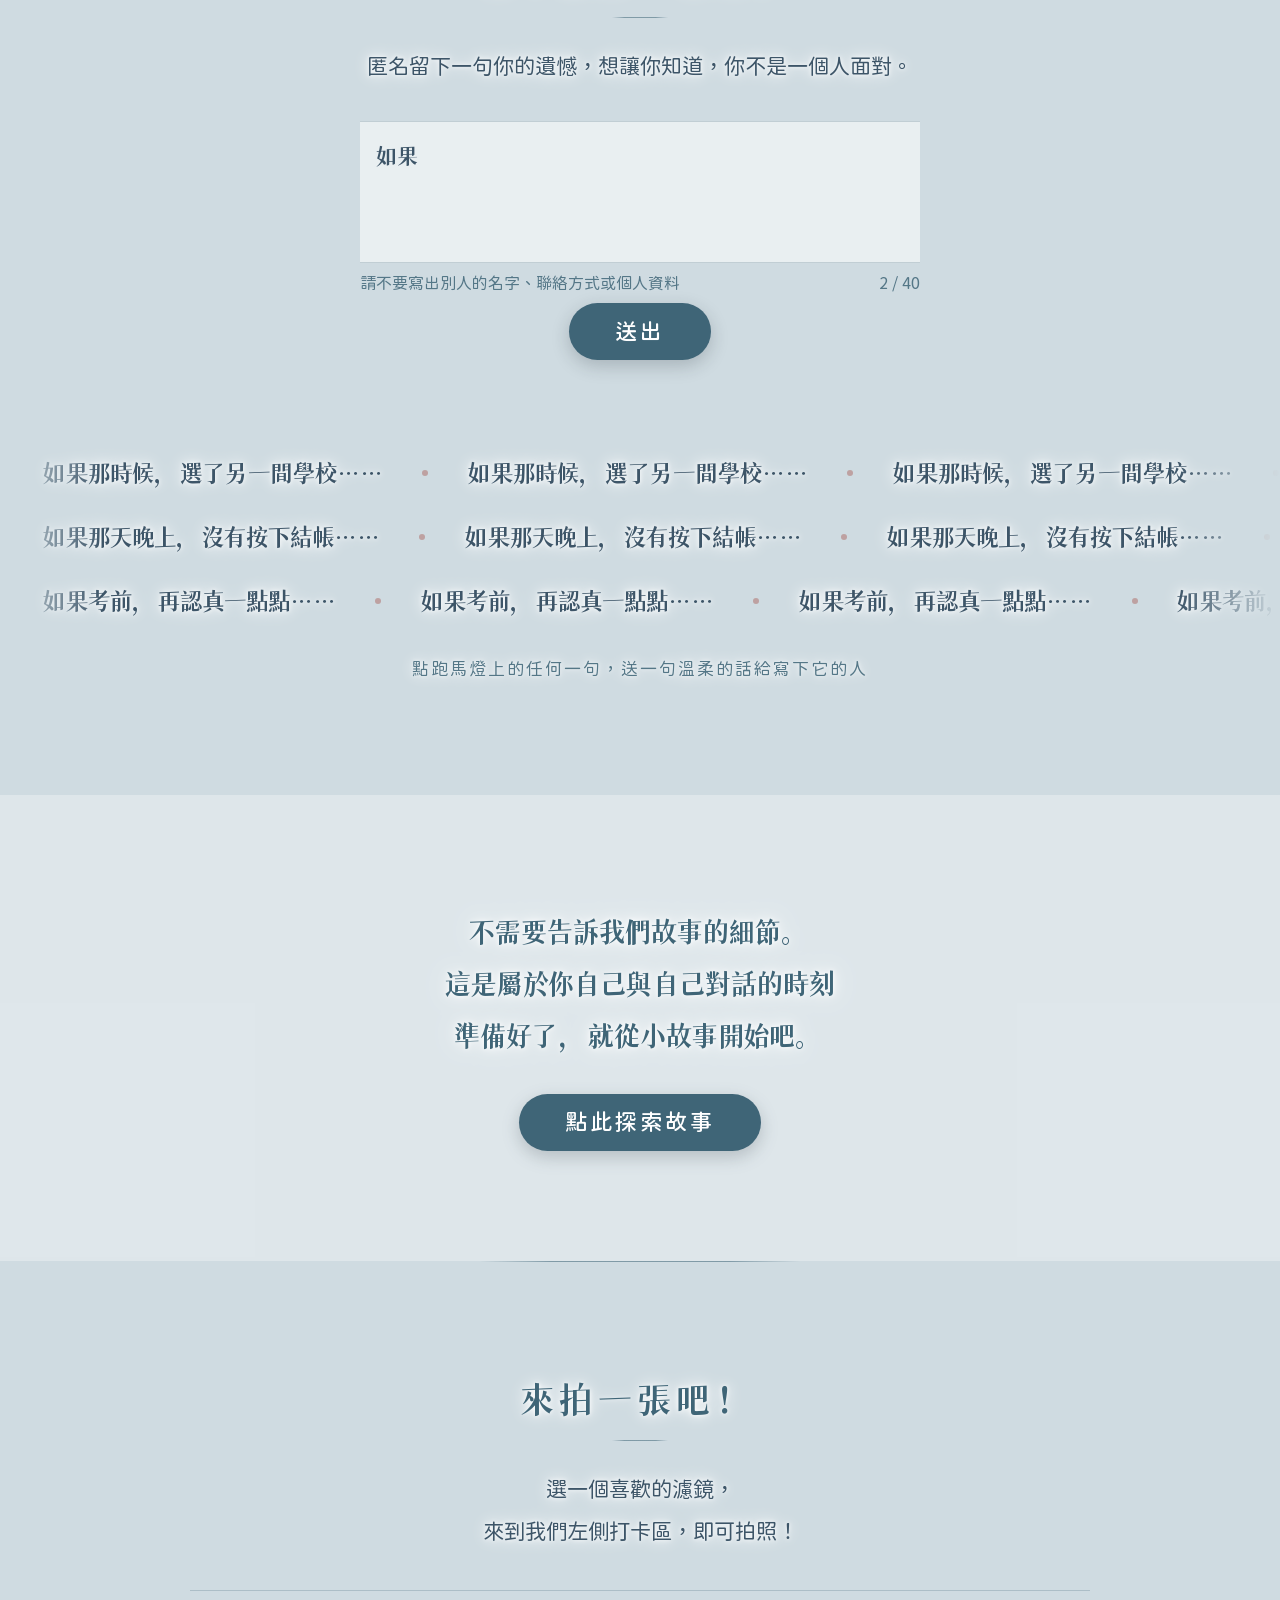
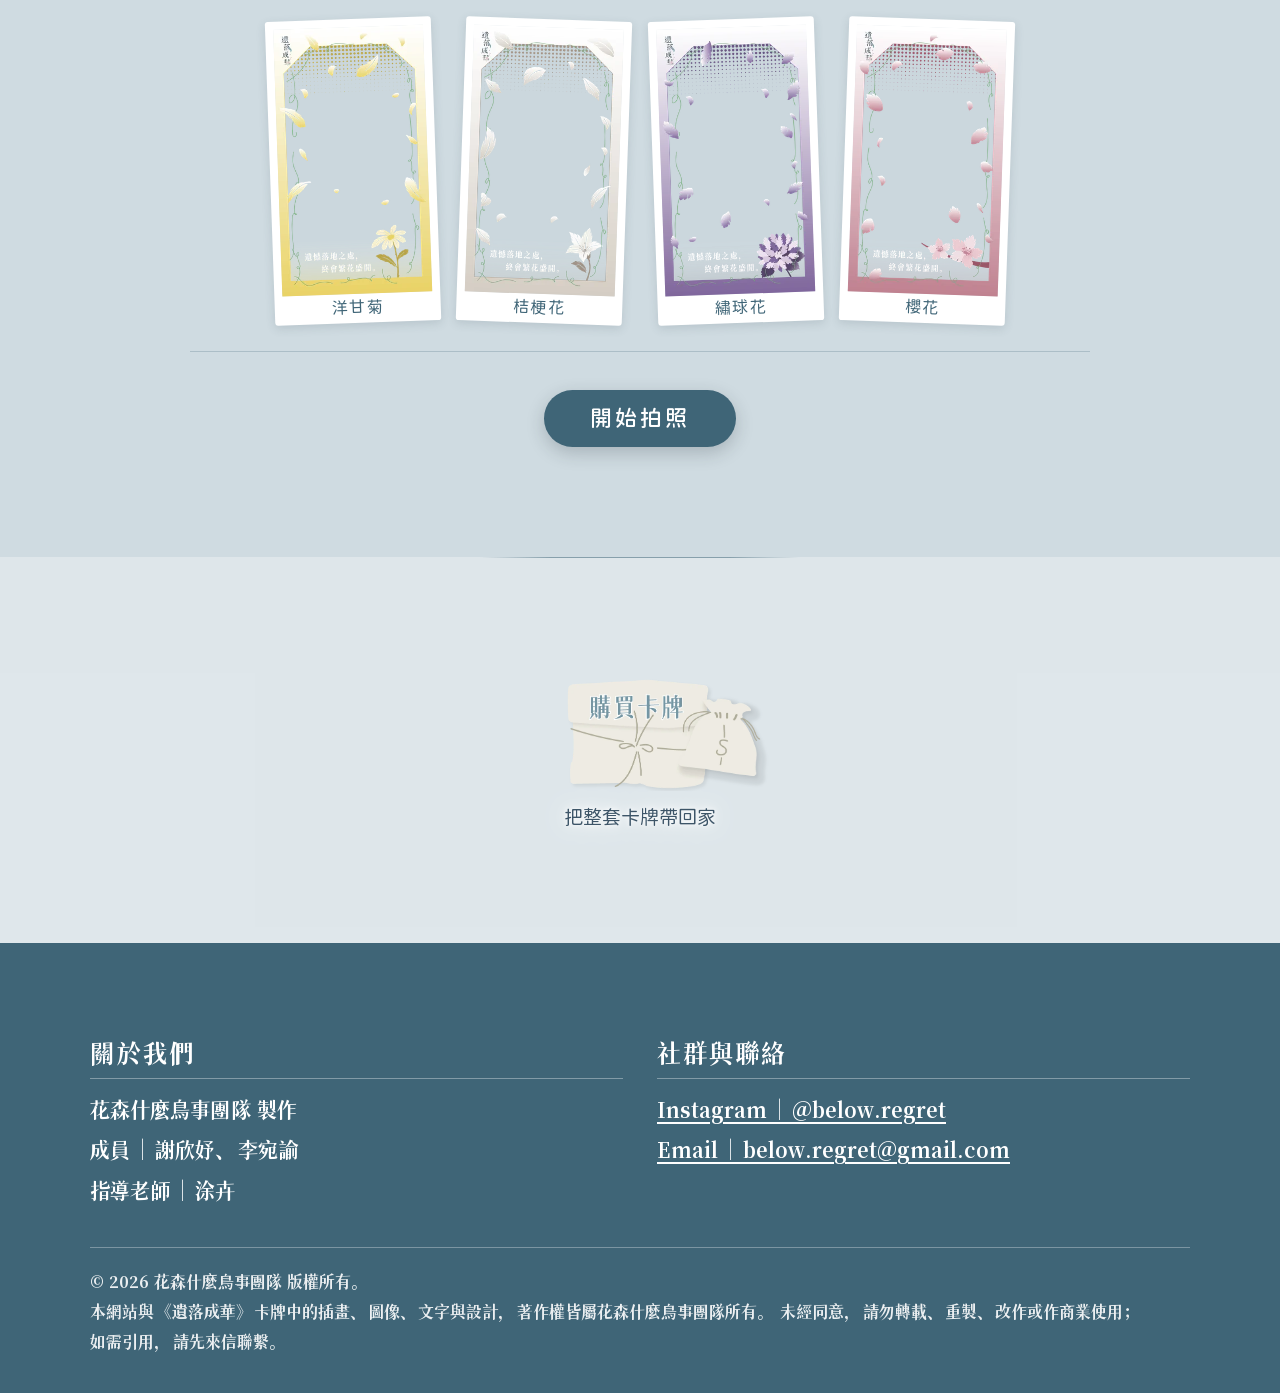
==== commit ea8c73ce: "Add files via upload" ====
--- a/index.html
+++ b/index.html
@@ -39,7 +39,7 @@
   // 開場的「如果」：每次從這三句＋留言板的留言裡隨機挑 3 句
   ifs: [
     '如果那時候，選了另一間學校……',
-    '如果那次爭吵，各退一步……',
+    '如果那天晚上，沒有按下結帳……',
     '如果考前，再認真一點點……'
   ],
   // 標題（分兩行）：第二行的兩個字會先出現「如果」，再變成紅色的「此刻」
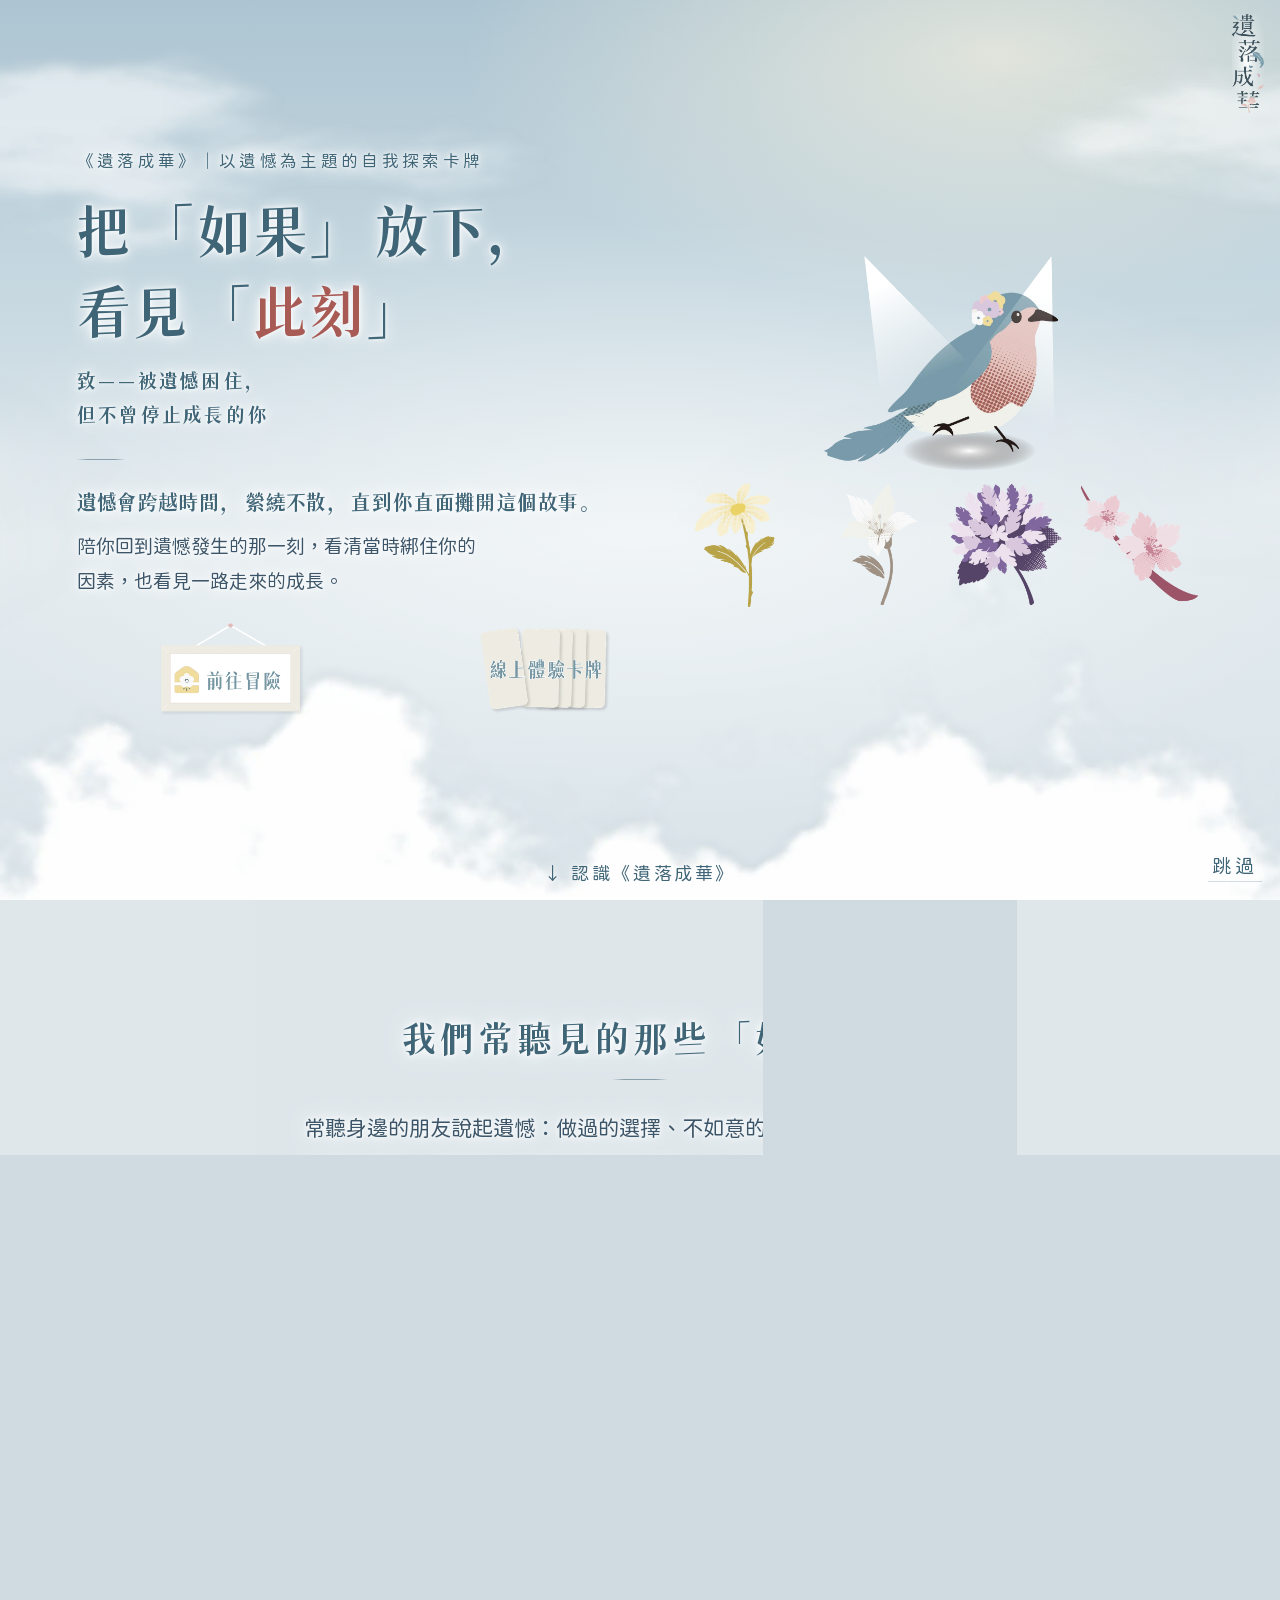
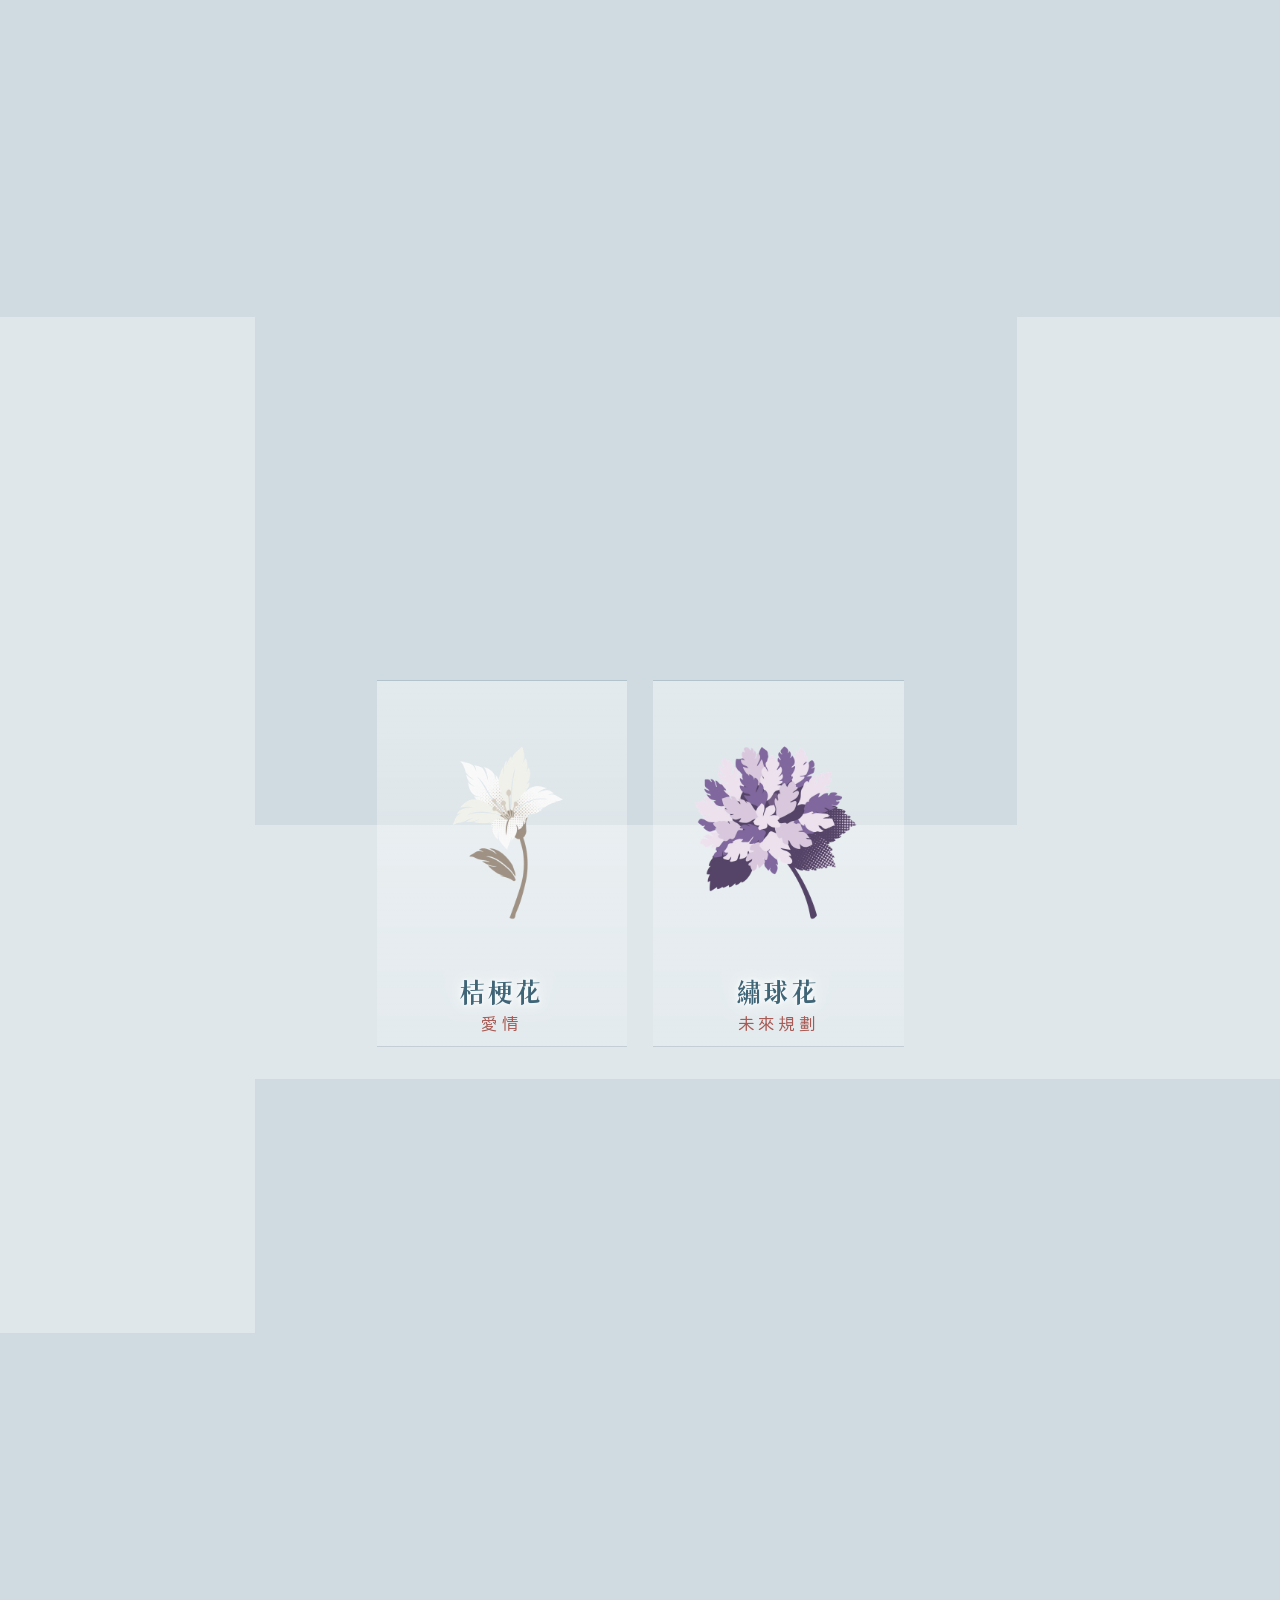
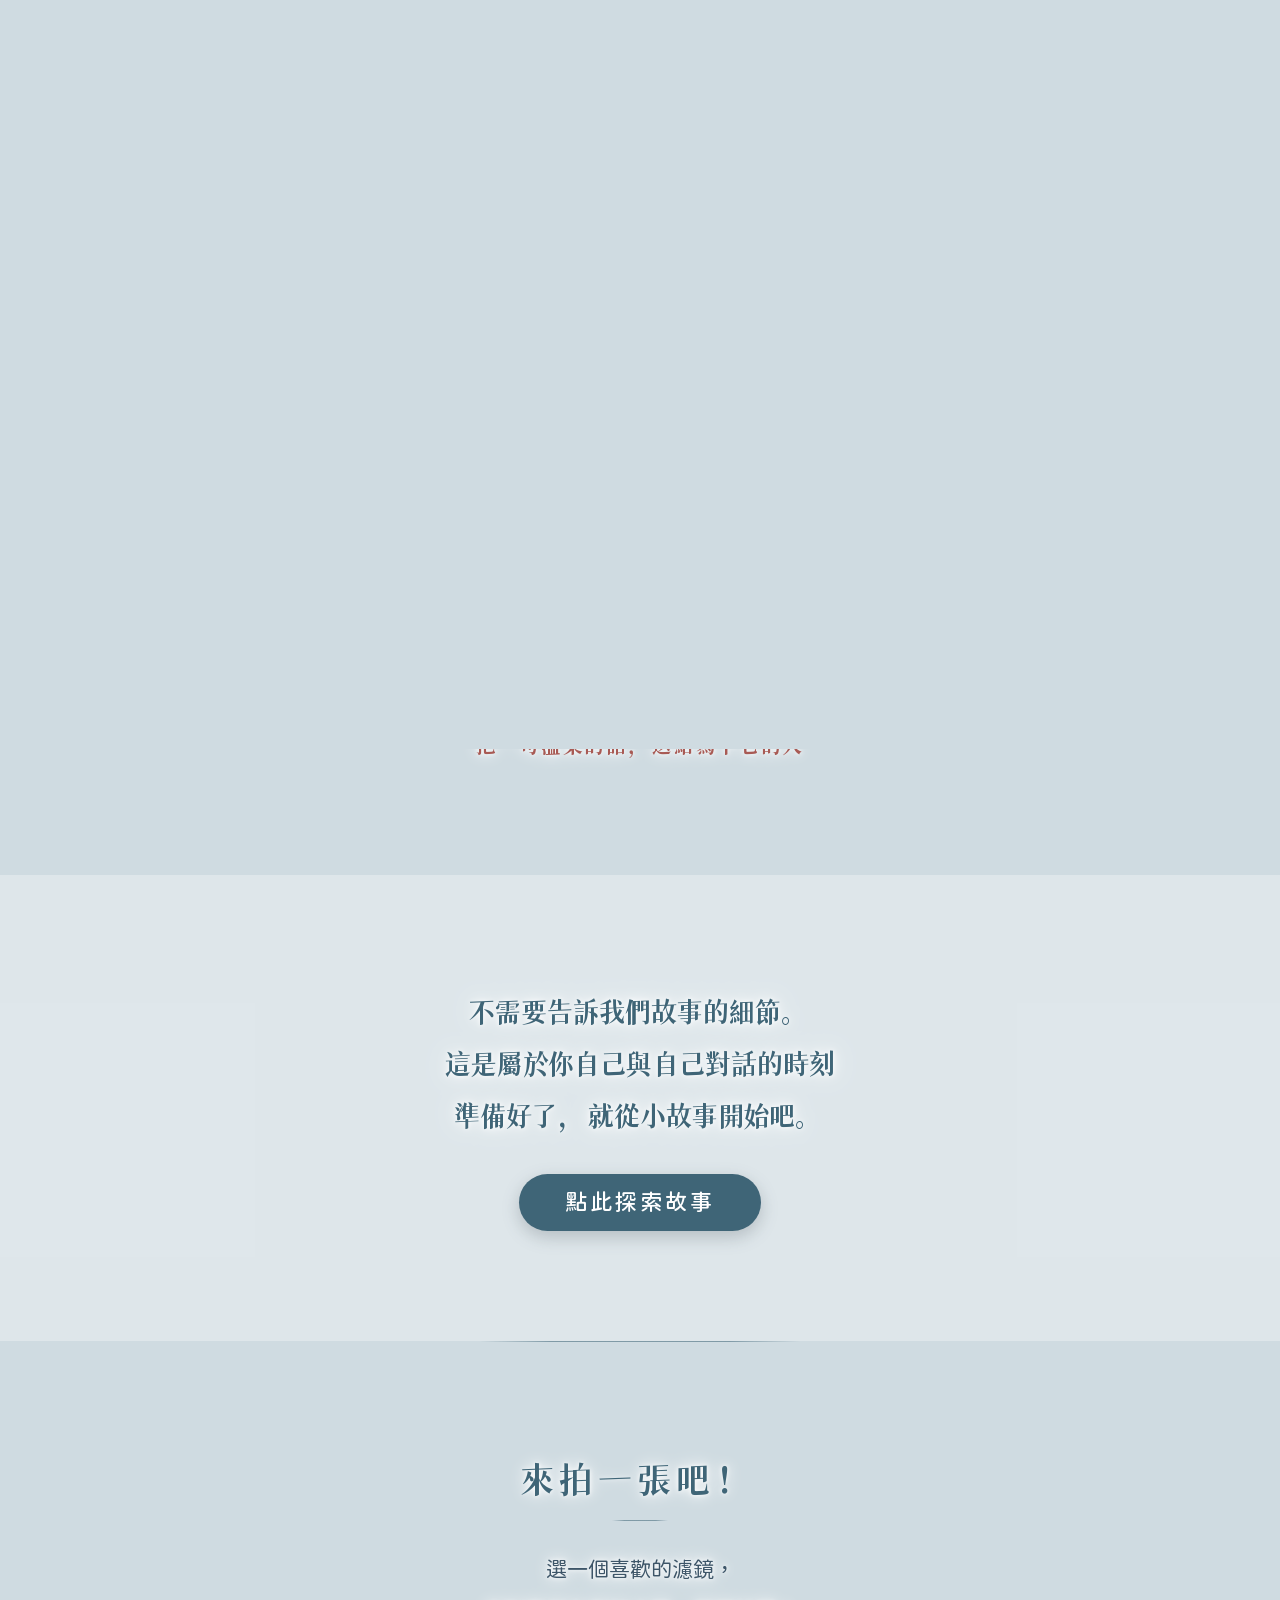
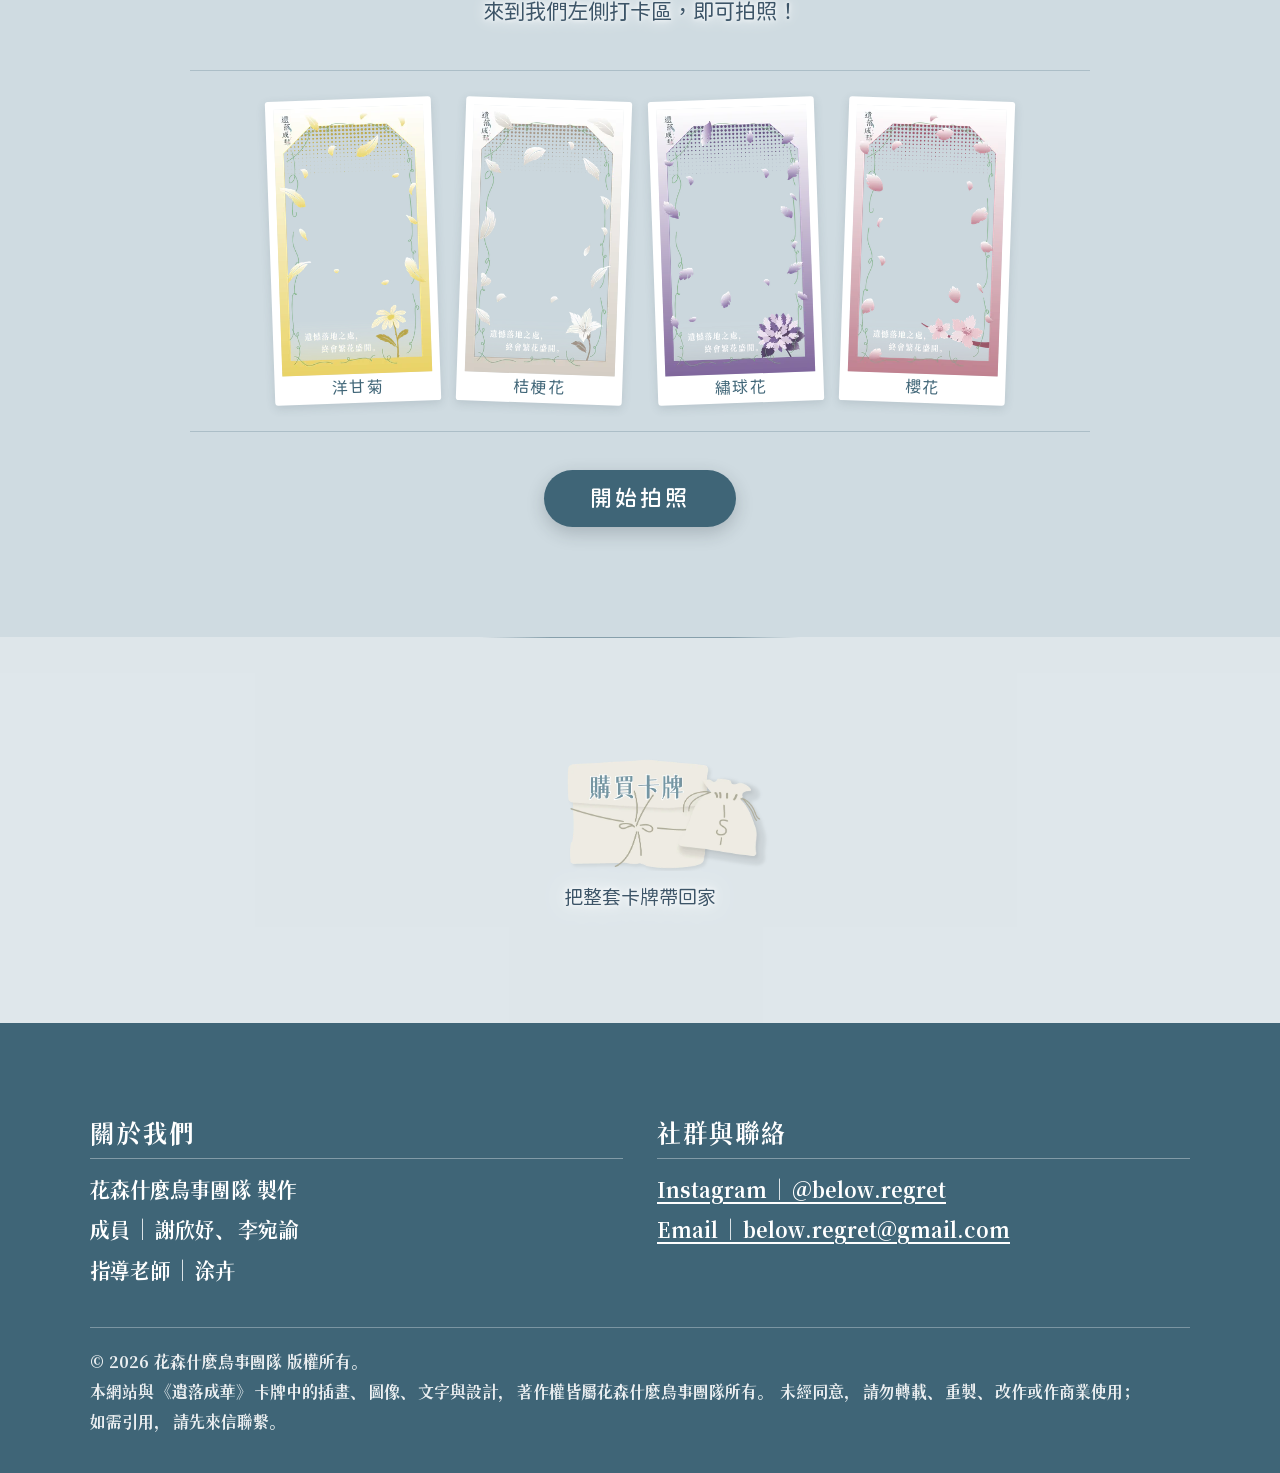
==== commit 34fdc851: "Add files via upload" ====
--- a/index.html
+++ b/index.html
@@ -124,7 +124,7 @@
   boardFail: '網路好像不太穩，請再試一次。',
   boardMax: 40,                                         // 最多幾個字
   // 回應別人的「如果」：點跑馬燈上的一句，跳出小卡，選一句溫柔的回應送給他（可以改字、增減句子）
-  mqHint: '點跑馬燈上的任何一句，送一句溫柔的話給寫下它的人',
+  mqHint: '輕點上面飄過的任何一句「如果」，<br>把一句溫柔的話，送給寫下它的人',   // 跑馬燈下方的引導（<br> 是換行）
   replies: ['我也有過', '抱抱那時候的你', '你已經走很遠了'],
   replyHint: '點一句你想說的，把祝福送給他',
   replyDone: '送出了，謝謝你的溫柔',
@@ -292,8 +292,8 @@
   .hero.play .hero-text .lead{animation-delay:6.05s}
   .hero.play .hero-text .hero-btns{animation-delay:6.2s}
   .hero.play .hero-text .dedi{animation-delay:6s}
-  .hero.play .swap .from{animation:swapOut .5s ease 5.15s both}
-  .hero.play .swap .to{animation:swapIn .5s ease 5.15s both}
+  .hero.play .swap .from{animation:swapOut .5s ease 6.15s both}   /* 「如果」多停一秒再變成「此刻」 */
+  .hero.play .swap .to{animation:swapIn .5s ease 6.15s both}
   @keyframes swapOut{from{opacity:1}to{opacity:0}}
   @keyframes swapIn{from{opacity:0}to{opacity:1}}
   @keyframes fadeUp{from{opacity:0;transform:translateY(10px)}to{opacity:1;transform:none}}
@@ -350,7 +350,15 @@
   .marquee .mq-i:hover{color:var(--accent)}
   .marquee .mq-i:focus-visible{outline:2px solid var(--main);outline-offset:4px}
   .marquee.paused .row{animation-play-state:paused}
-  .mq-hint{margin-top:clamp(18px,2.4vw,26px)!important}
+  /* 跑馬燈下方的引導：箭頭往上輕輕跳，提醒去點上面的句子 */
+  .mq-hint{margin:clamp(18px,2.4vw,26px) auto 0!important;display:flex;flex-direction:column;align-items:center;gap:4px;text-align:center;
+    font-family:var(--serif);font-size:clamp(17px,.5vw + 15px,21px)!important;line-height:1.7;letter-spacing:.08em;color:var(--accent)!important;text-shadow:var(--glow)}
+  .mq-hand{font-family:var(--sans);font-size:1.3em;line-height:1;animation:mqHand 1.6s ease-in-out infinite}
+  @keyframes mqHand{0%,100%{transform:translateY(0);opacity:.6}50%{transform:translateY(-7px);opacity:1}}
+  /* 跑馬燈裡每隔幾秒，有一句會亮一下，吸引大家去點 */
+  .marquee .mq-i.ping{animation:mqPing 1.8s ease}
+  @keyframes mqPing{0%,100%{color:inherit;text-shadow:var(--glow)}35%,65%{color:var(--accent);text-shadow:0 0 12px rgba(255,255,255,1),0 0 22px rgba(255,236,220,.9)}}
+  @media (prefers-reduced-motion:reduce){ .mq-hand,.marquee .mq-i.ping{animation:none} }
   /* 回應小卡：霧面淺色卡，上下細線，不用框 */
   .reply-ov{position:fixed;inset:0;z-index:80;display:grid;place-items:center;padding:20px;
     background:rgba(214,226,232,.5);-webkit-backdrop-filter:blur(8px);backdrop-filter:blur(8px);animation:rIn .35s ease}
@@ -423,7 +431,7 @@
     text-wrap:pretty;line-break:strict;min-height:0;flex:1}
   .face.back .tx::-webkit-scrollbar{width:3px} .face.back .tx::-webkit-scrollbar-thumb{background:rgba(63,101,119,.35);border-radius:3px}
   @media (max-width:599px){ .flip{aspect-ratio:3/5.2} .face.back{padding:12px 9px} }
-  @media (orientation:portrait) and (min-width:600px){ .face.back .th{font-size:25px} .face.back .one{font-size:19.5px} .face.back .tx{font-size:21px} }
+  @media (orientation:portrait) and (min-width:600px){ .flip{aspect-ratio:3/4.9} .face.back .th{font-size:25px} .face.back .one{font-size:19.5px} .face.back .tx{font-size:21px} }
 
   .keeper-say{display:flex;flex-direction:column;align-items:center;gap:12px;max-width:760px;margin:clamp(36px,5vw,60px) auto 0}
   .keeper-say img{width:clamp(130px,22vw,220px);height:auto}
@@ -552,7 +560,7 @@
         <p class="msg" id="boardMsg" role="status"></p>
       </form>
       <div class="marquee" id="marquee" aria-label="大家寫下的如果"><div class="row" id="mq1"></div><div class="row r2" id="mq2"></div><div class="row r3" id="mq3"></div></div>
-      <p class="hint mq-hint" data-t="mqHint"></p>
+      <p class="mq-hint"><span class="mq-hand" aria-hidden="true">↑</span><span data-t="mqHint"></span></p>
     </section>
 
     <!-- 回應小卡：點跑馬燈上的一句時出現 -->
@@ -647,7 +655,7 @@
 
 /* 四朵花：點一下翻面，再點一次翻回來（鍵盤也可以用） */
 $('#flipList').innerHTML = TEXT.flowers.map(f => `
-  <button class="flip reveal" type="button" aria-pressed="false" aria-label="${f.name}｜${f.theme}，點一下看主題介紹">
+  <div class="flip reveal" role="button" tabindex="0" aria-pressed="false" aria-label="${f.name}｜${f.theme}，點一下看主題介紹">
     <span class="in">
       <span class="face front">
         <img src="${f.img}" alt="" width="1000" height="1000" loading="lazy">
@@ -659,7 +667,7 @@
         <span class="tx">${f.text}</span>
       </span>
     </span>
-  </button>`).join('');
+  </div>`).join('');   /* 用 div 而不是 button：平板（iPad）在 button 裡的文字沒辦法上下滑動 */
 document.querySelectorAll('.flip').forEach(b => {
   const inner = b.querySelector('.in');
   b.addEventListener('click', () => {
@@ -670,6 +678,7 @@
     b.setAttribute('aria-pressed', on);
     if (on && matchMedia('(prefers-reduced-motion: reduce)').matches) b.classList.add('flat');
   });
+  b.addEventListener('keydown', e => { if (e.key === 'Enter' || e.key === ' '){ e.preventDefault(); b.click(); } });
   inner.addEventListener('transitionend', e => {
     if (e.target === inner && e.propertyName === 'transform' && b.getAttribute('aria-pressed') === 'true') b.classList.add('flat');
   });
@@ -720,6 +729,19 @@
   $('#mq1').innerHTML = row(a); $('#mq2').innerHTML = row(b); $('#mq3').innerHTML = row(c);
 }
 drawMarquee();
+// 每隔幾秒讓畫面上的一句亮一下（只在留言板出現在畫面時）
+(() => {
+  if (matchMedia('(prefers-reduced-motion: reduce)').matches || !('IntersectionObserver' in window)) return;
+  const mq = $('#marquee'); let seen = false;
+  new IntersectionObserver(es => { seen = es[0].isIntersecting; }).observe(mq);
+  setInterval(() => {
+    if (!seen || mq.classList.contains('paused')) return;
+    const box = mq.getBoundingClientRect();
+    const vis = [...mq.querySelectorAll('.mq-i')].filter(s => { const r = s.getBoundingClientRect(); return r.left > box.left + 20 && r.right < box.right - 20; });
+    const s = vis[Math.random() * vis.length | 0]; if (!s) return;
+    s.classList.remove('ping'); void s.offsetWidth; s.classList.add('ping');
+  }, 3200);
+})();
 
 // 讀最新的留言（最多等 1.2 秒，開場不會因此變慢）
 let boardCounts = {};                 // 每一句收到的回應次數：{ 留言: { 回應: 次數 } }
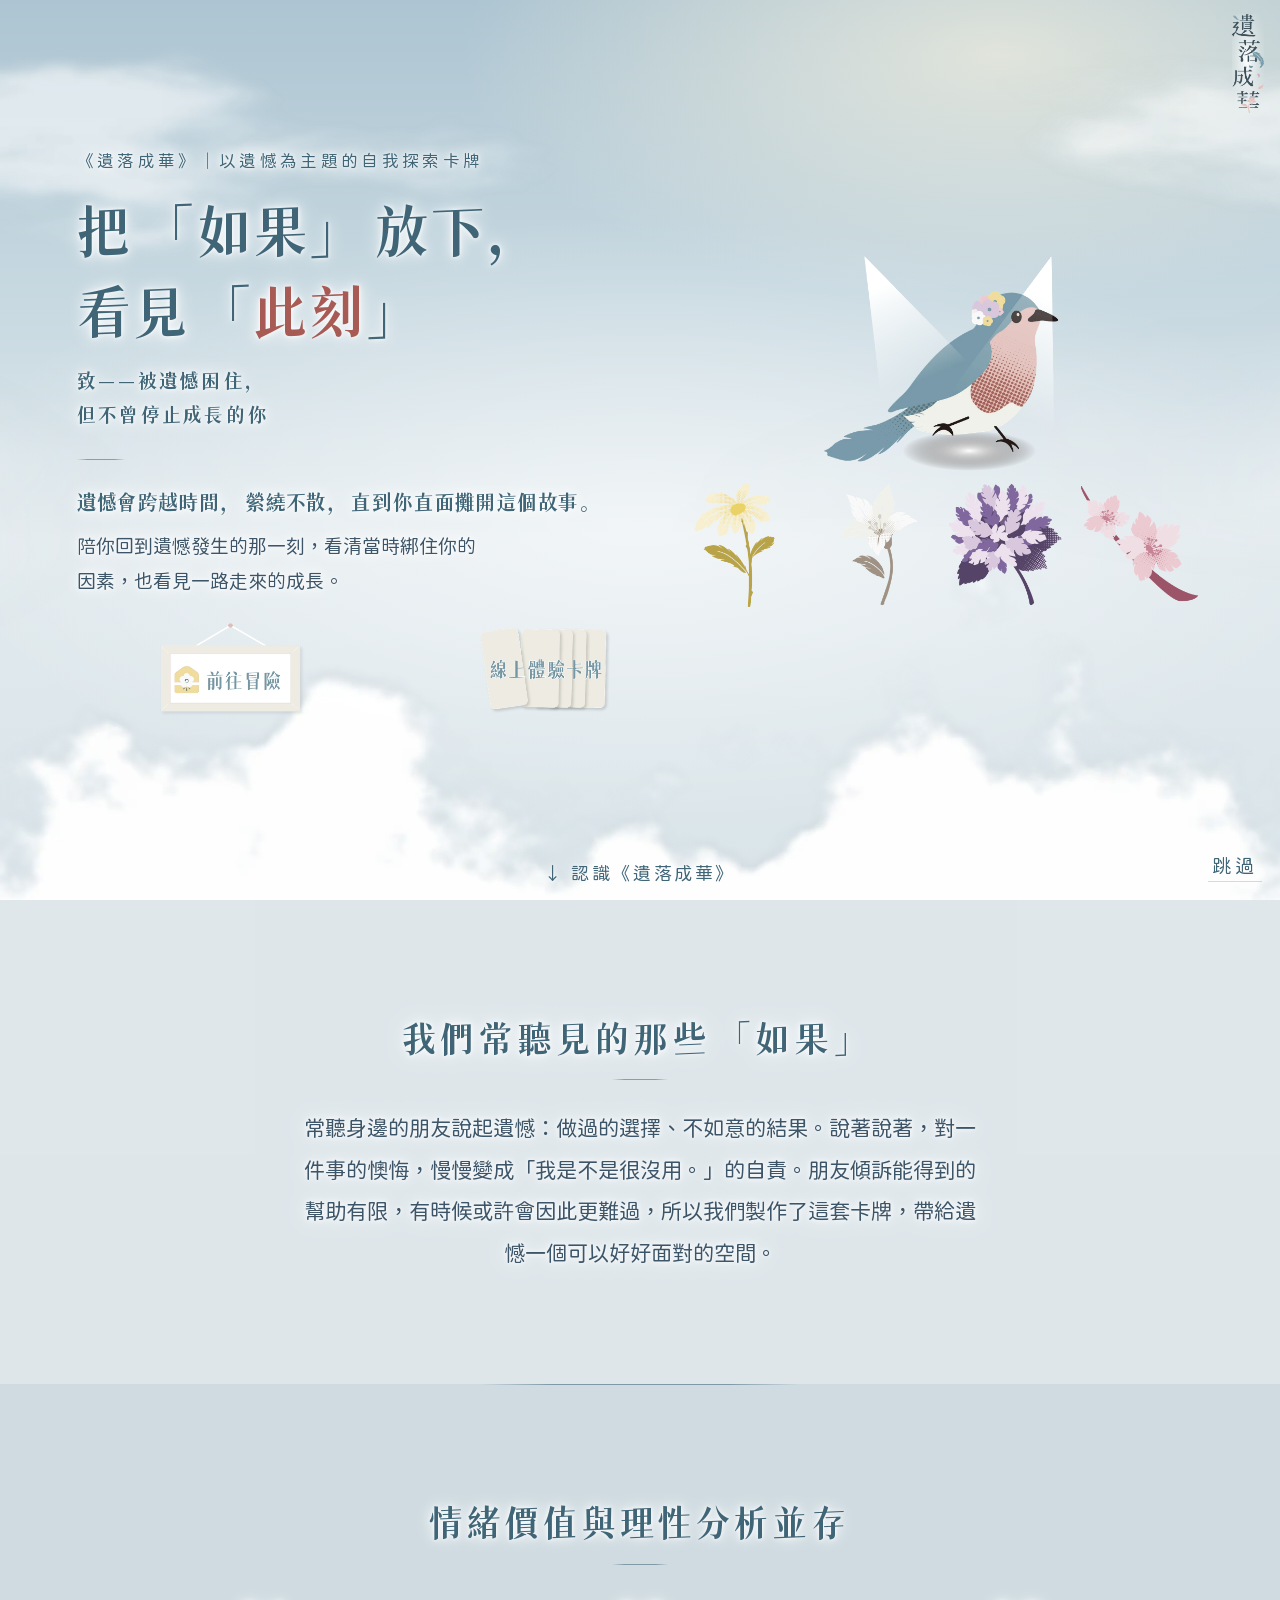
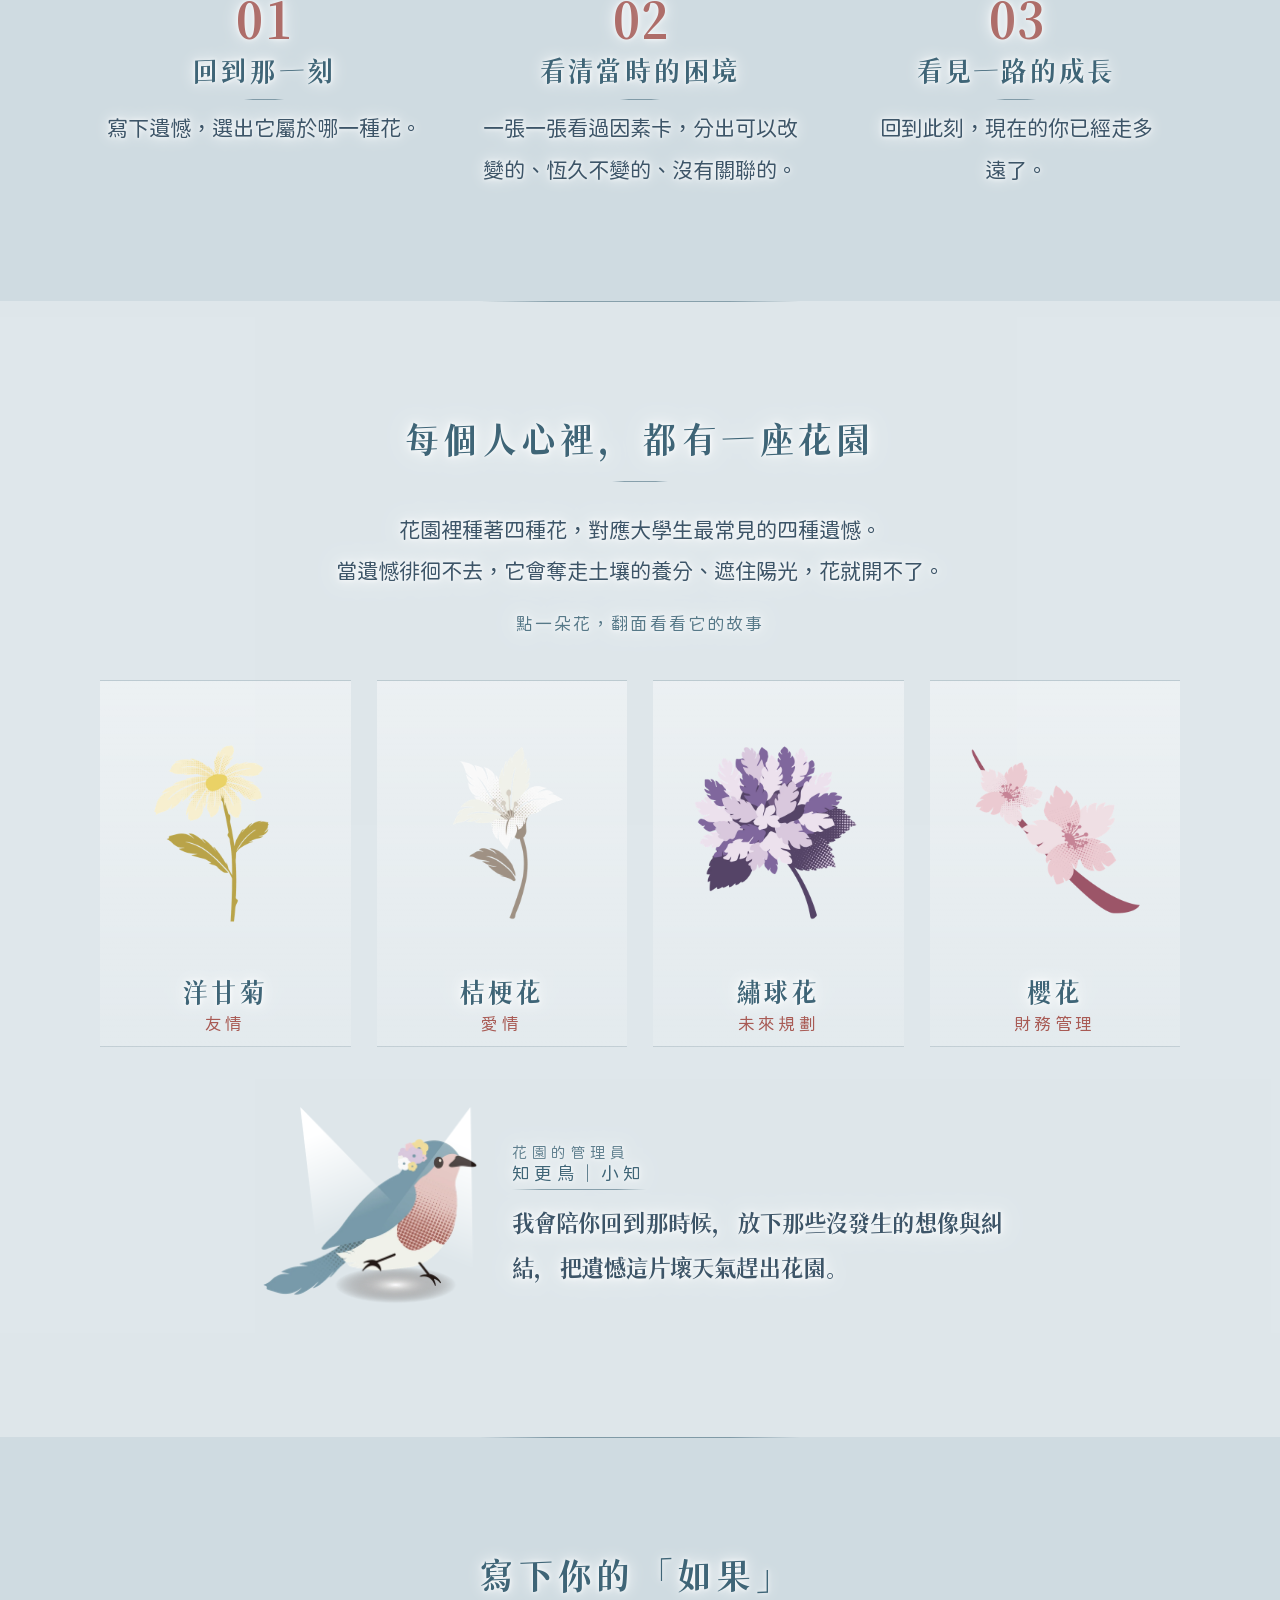
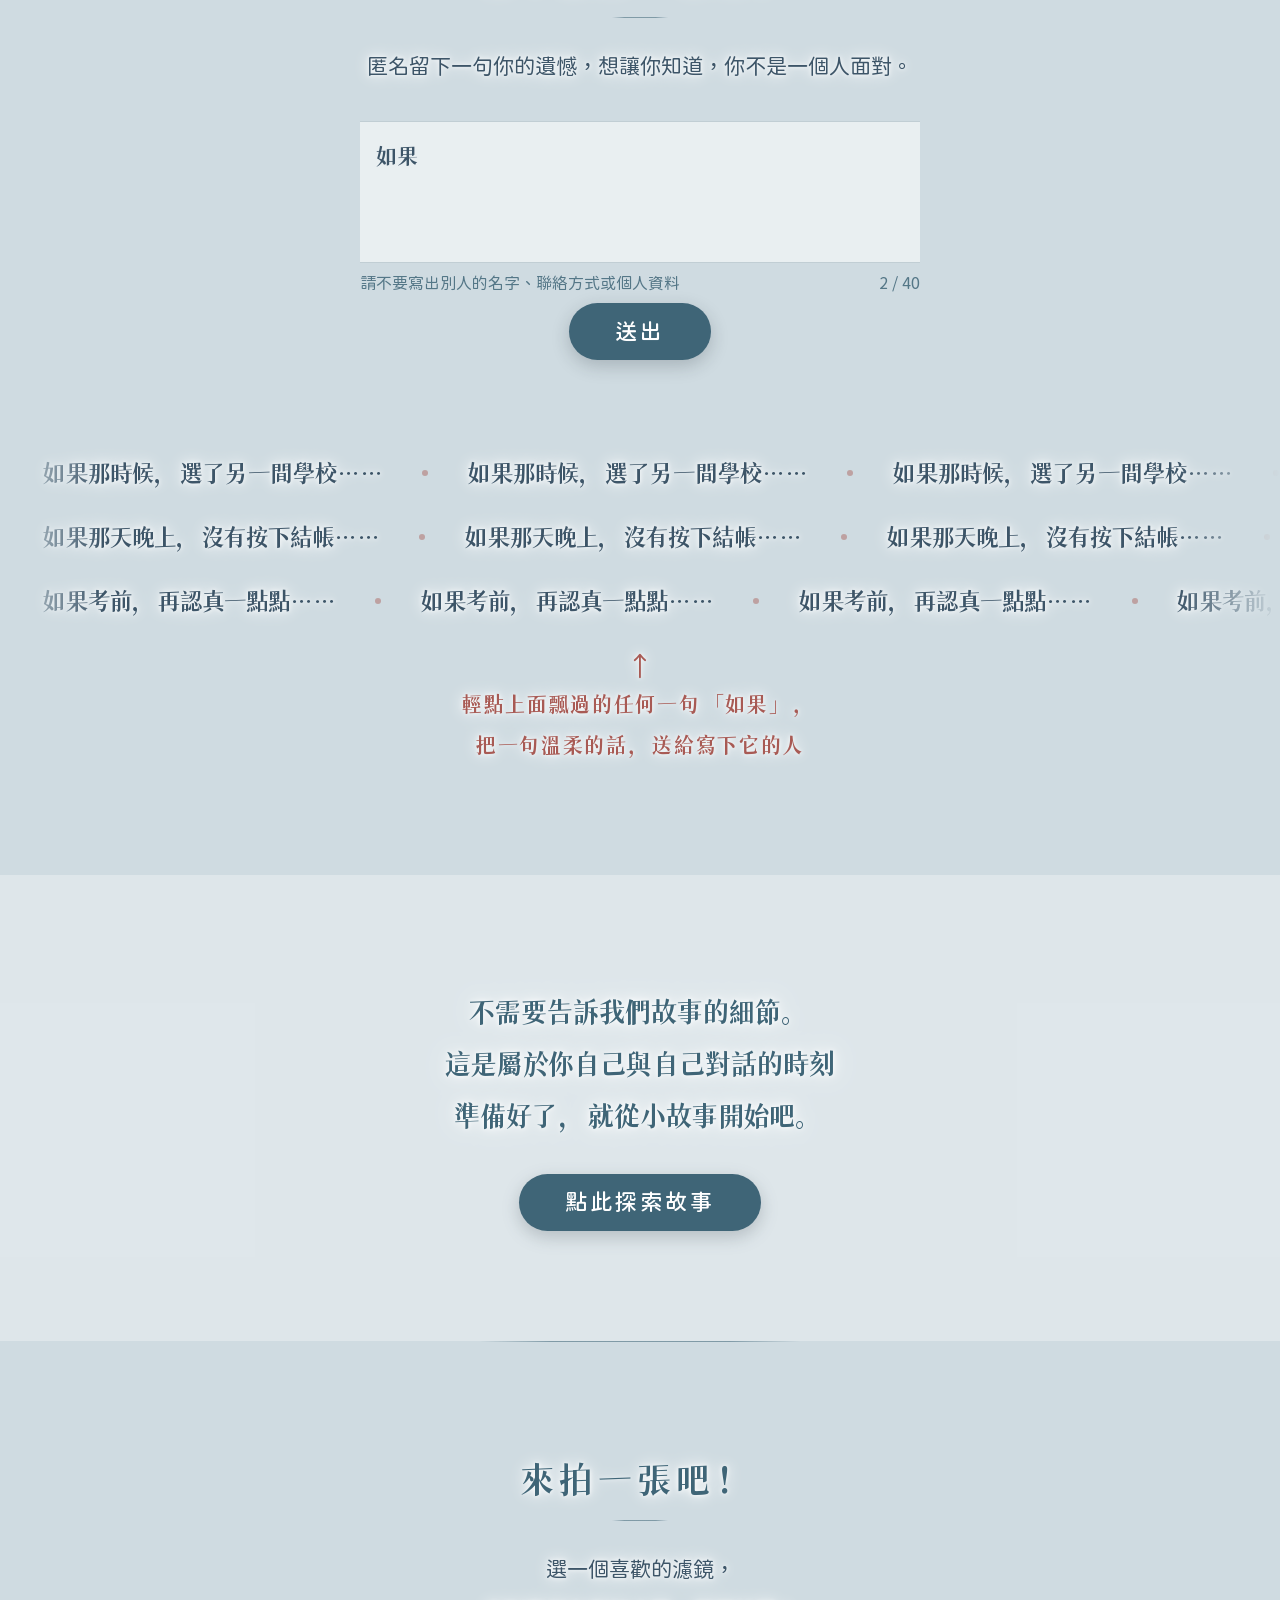
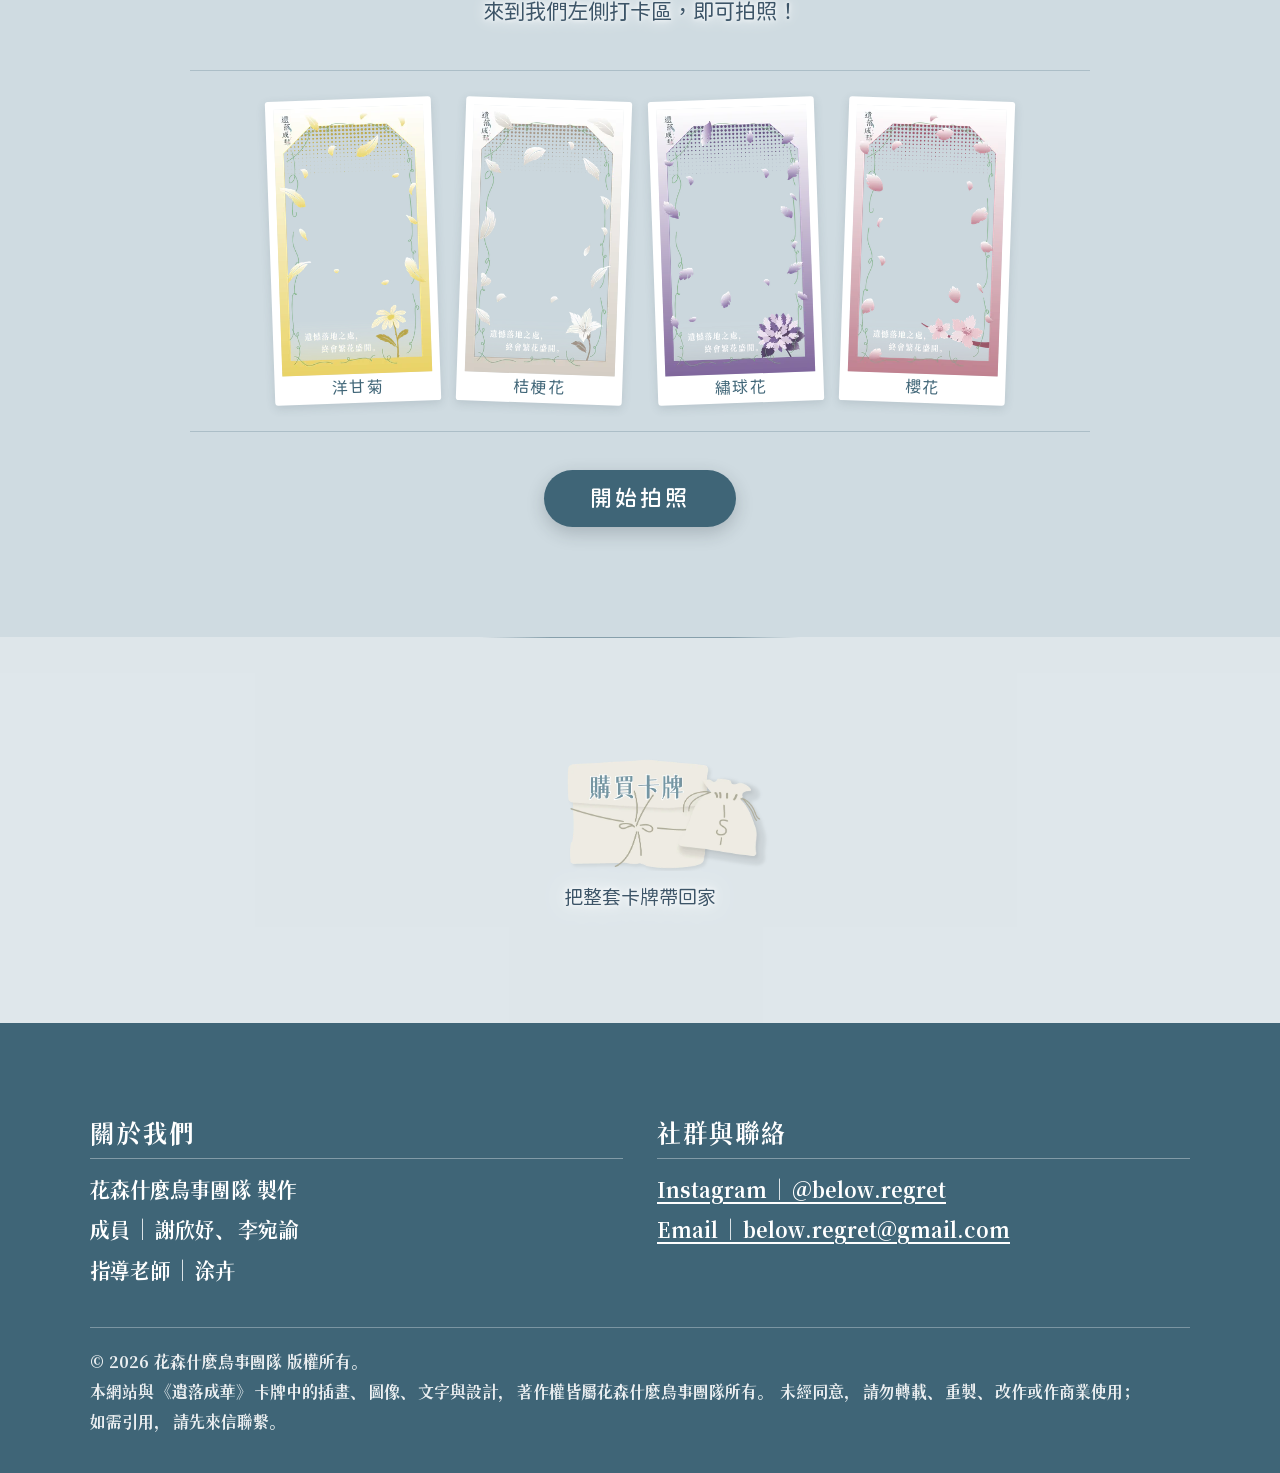
==== commit 87b8d9af: "Add files via upload" ====
--- a/index.html
+++ b/index.html
@@ -405,16 +405,19 @@
   @media (min-width:900px){ .steps{grid-template-columns:repeat(3,1fr)} }
 
   /* ═══════════════ 6. 心靈花園（四朵花可以翻面） ═══════════════ */
-  .flips{display:grid;grid-template-columns:repeat(2,minmax(0,1fr));gap:clamp(12px,2.4vw,26px);max-width:1080px;margin:clamp(22px,3.4vw,40px) auto 0}
+  .flips{display:grid;grid-template-columns:repeat(2,minmax(0,1fr));align-items:start;gap:clamp(12px,2.4vw,26px);max-width:1080px;margin:clamp(22px,3.4vw,40px) auto 0}
   @media (min-width:900px){ .flips{grid-template-columns:repeat(4,minmax(0,1fr))} }
   .sec .hint{margin-top:14px;font-size:clamp(15px,.3vw + 14px,17px);color:var(--main);letter-spacing:.12em;opacity:.85}
   .flip{position:relative;display:block;width:100%;aspect-ratio:3/4.4;padding:0;border:0;background:none;cursor:pointer;perspective:1000px;font:inherit;color:inherit;text-align:center}
   .flip .in{position:absolute;inset:0;transition:transform .7s cubic-bezier(.3,.7,.3,1);transform-style:preserve-3d}
   .flip[aria-pressed="true"] .in{transform:rotateY(180deg)}
   /* 翻完之後改成平面顯示，平板上背面的字才不會糊（3D 翻轉中的畫面會被瀏覽器降解析度） */
-  .flip.flat .in{transition:none;transform:none}
-  .flip.flat .face.front{visibility:hidden}
-  .flip.flat .face.back{transform:none}
+  /* 翻完之後：卡片往下長高，把整段內文都展開，用整個頁面滑動來看，不用在小框框裡滑（手機、平板都好滑） */
+  .flip.flat{aspect-ratio:auto}
+  .flip.flat .in{position:relative;inset:auto;transition:none;transform:none}
+  .flip.flat .face.front{display:none}
+  .flip.flat .face.back{position:relative;inset:auto;transform:none;min-height:var(--h0,0px)}
+  .flip.flat .face.back .tx{overflow:visible;flex:none;-webkit-mask-image:none;mask-image:none;padding-bottom:4px}
   .face{position:absolute;inset:0;display:flex;flex-direction:column;align-items:center;justify-content:center;gap:6px;padding:14px 12px;
     -webkit-backface-visibility:hidden;backface-visibility:hidden;border-top:1px solid var(--line);border-bottom:1px solid var(--line);
     background:linear-gradient(180deg,rgba(255,255,255,.42),rgba(255,255,255,.16))}
@@ -670,17 +673,18 @@
   </div>`).join('');   /* 用 div 而不是 button：平板（iPad）在 button 裡的文字沒辦法上下滑動 */
 document.querySelectorAll('.flip').forEach(b => {
   const inner = b.querySelector('.in');
+  const open = () => { b.style.setProperty('--h0', b.offsetHeight + 'px'); b.classList.add('flat'); };   // 展開內文，至少和原本一樣高
   b.addEventListener('click', () => {
     const on = b.getAttribute('aria-pressed') !== 'true';
     if (!on && b.classList.contains('flat')){       // 先無動畫地回到 3D 背面，再翻回正面
       inner.style.transition = 'none'; b.classList.remove('flat'); void inner.offsetWidth; inner.style.transition = '';
     }
     b.setAttribute('aria-pressed', on);
-    if (on && matchMedia('(prefers-reduced-motion: reduce)').matches) b.classList.add('flat');
+    if (on && matchMedia('(prefers-reduced-motion: reduce)').matches) open();
   });
   b.addEventListener('keydown', e => { if (e.key === 'Enter' || e.key === ' '){ e.preventDefault(); b.click(); } });
   inner.addEventListener('transitionend', e => {
-    if (e.target === inner && e.propertyName === 'transform' && b.getAttribute('aria-pressed') === 'true') b.classList.add('flat');
+    if (e.target === inner && e.propertyName === 'transform' && b.getAttribute('aria-pressed') === 'true') open();
   });
 });
 
